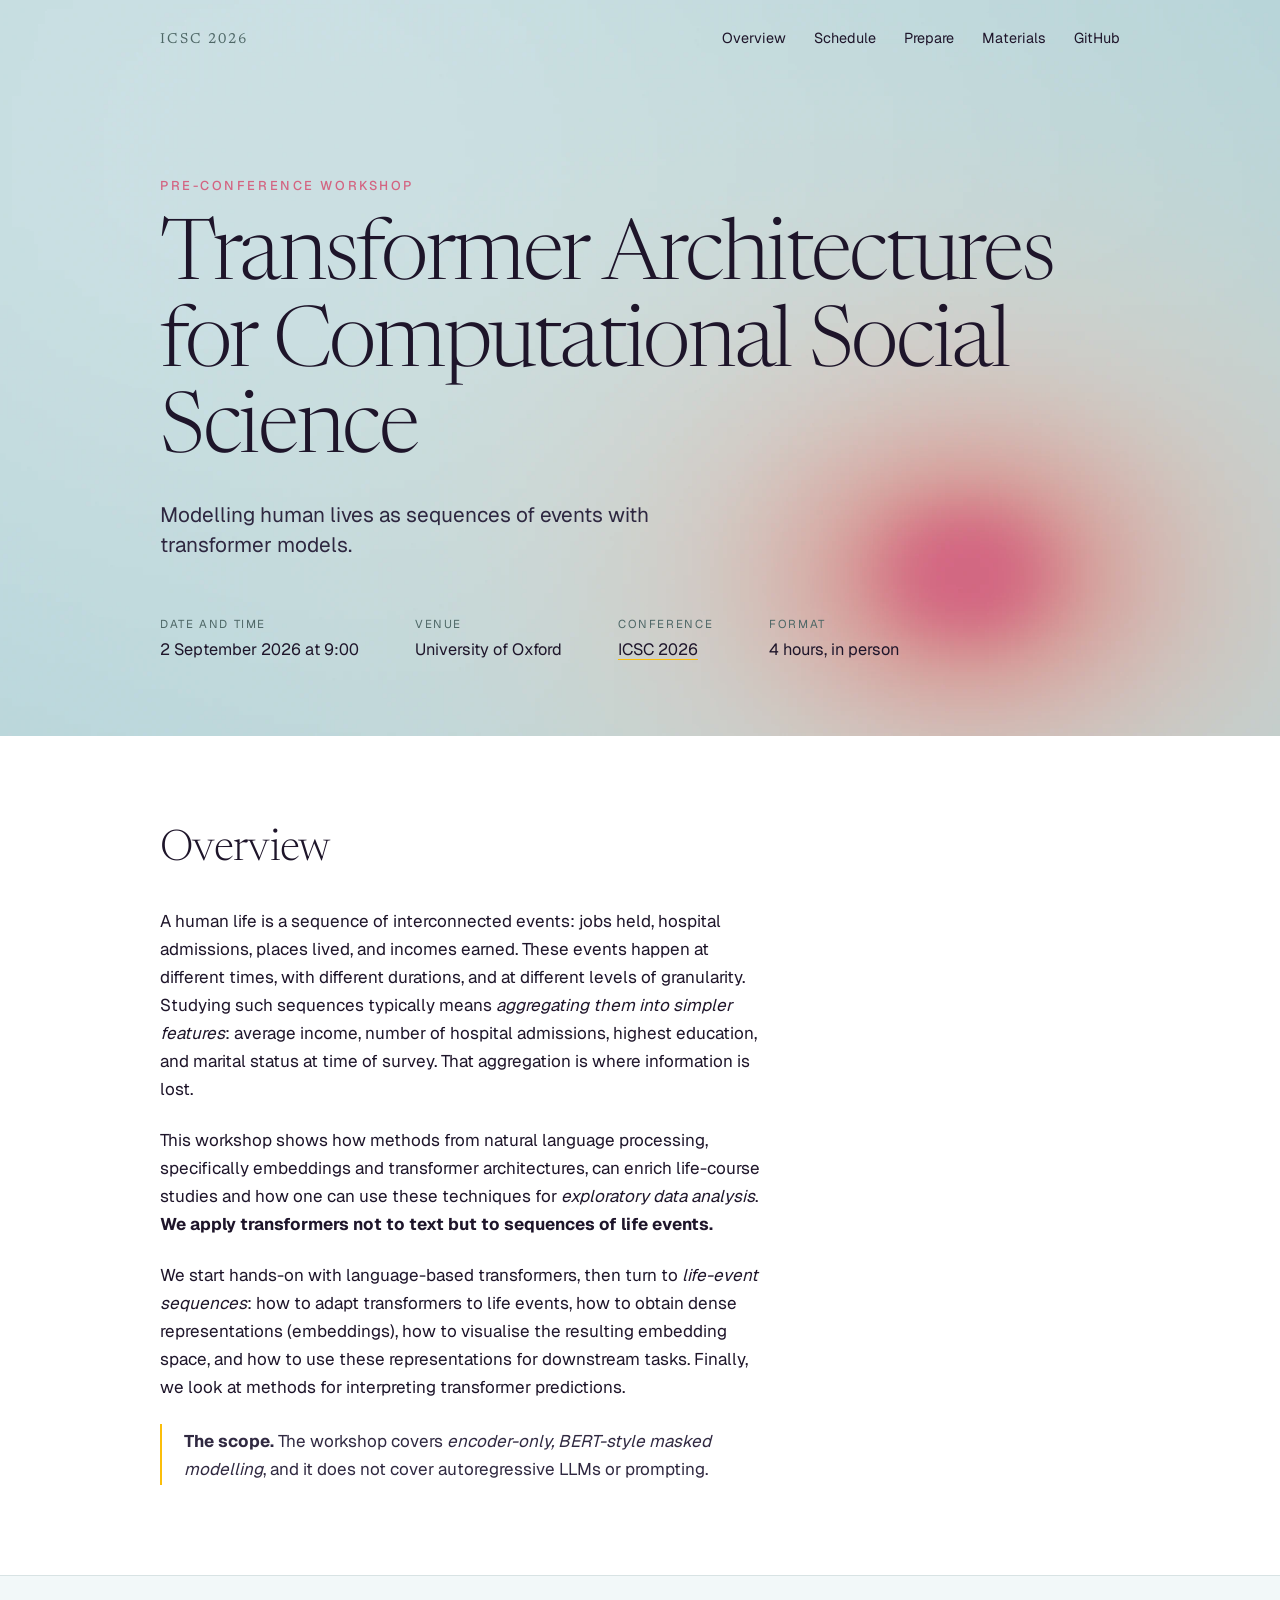
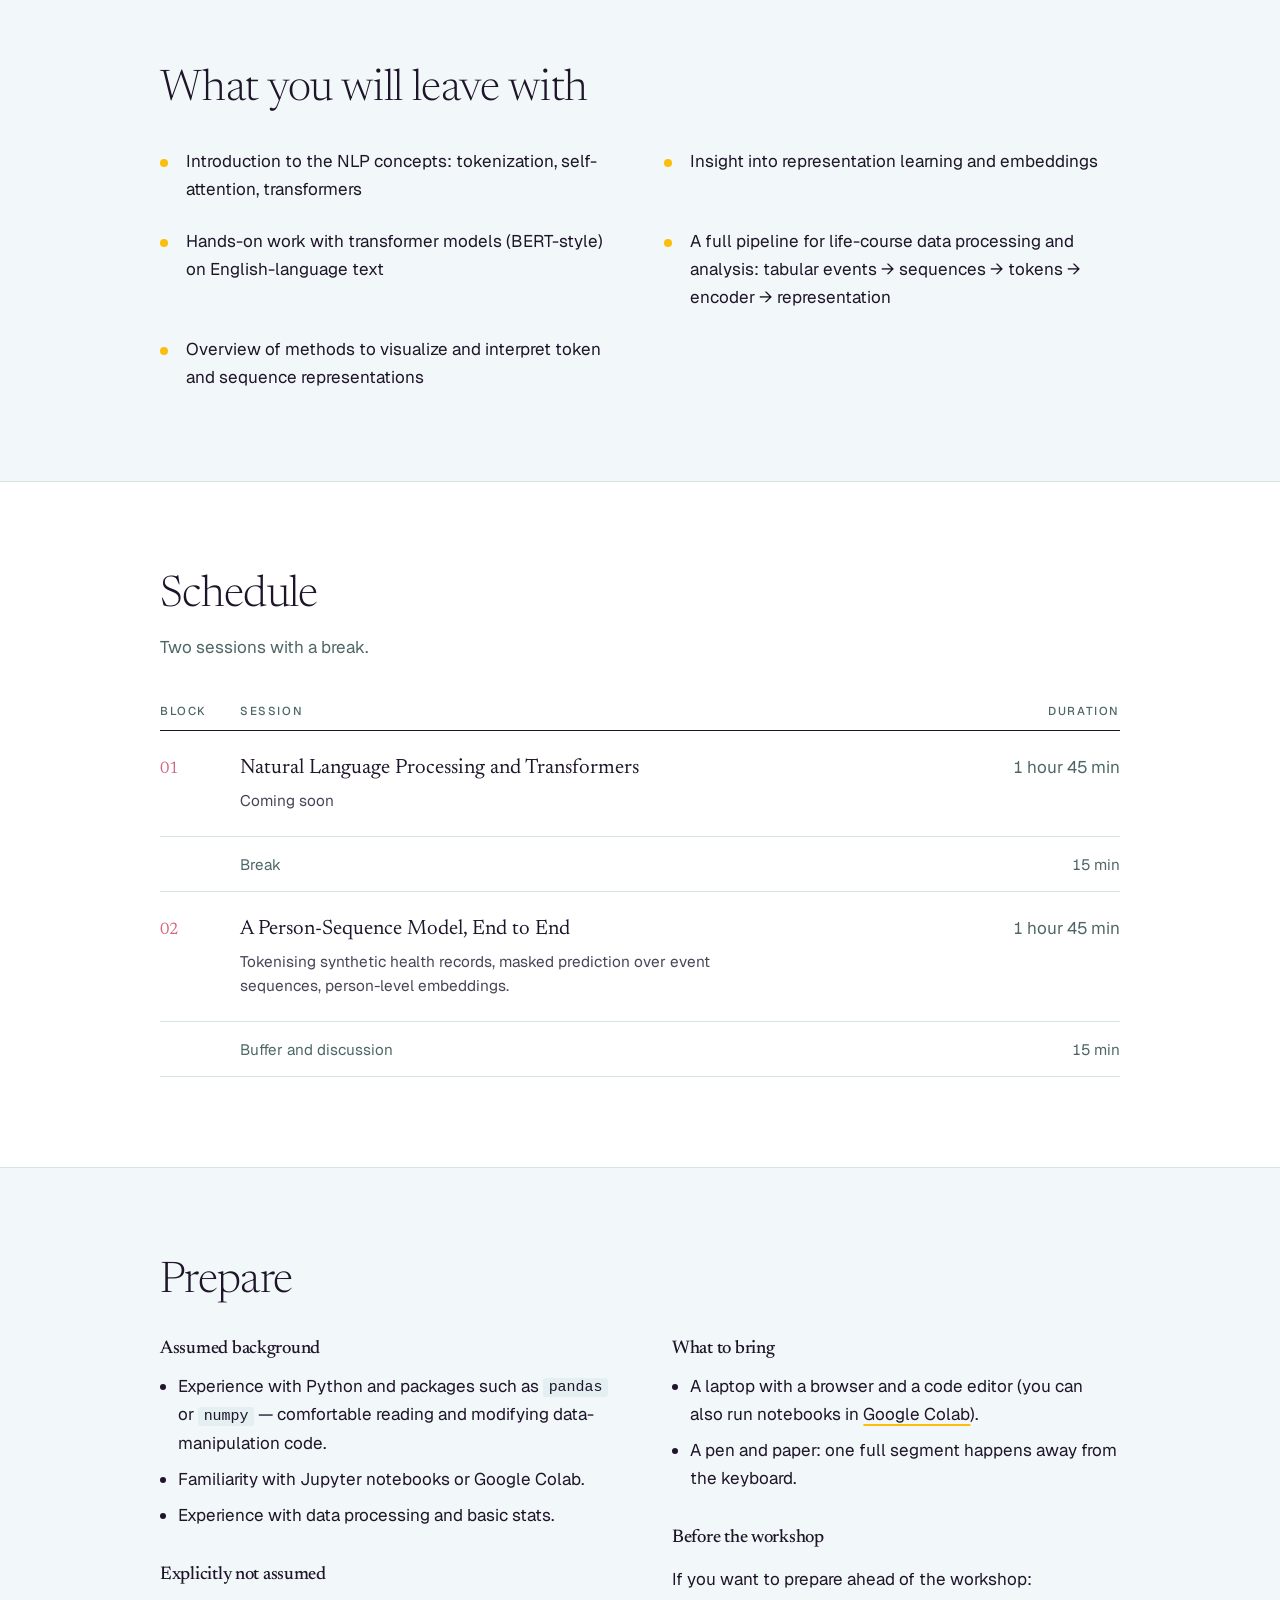
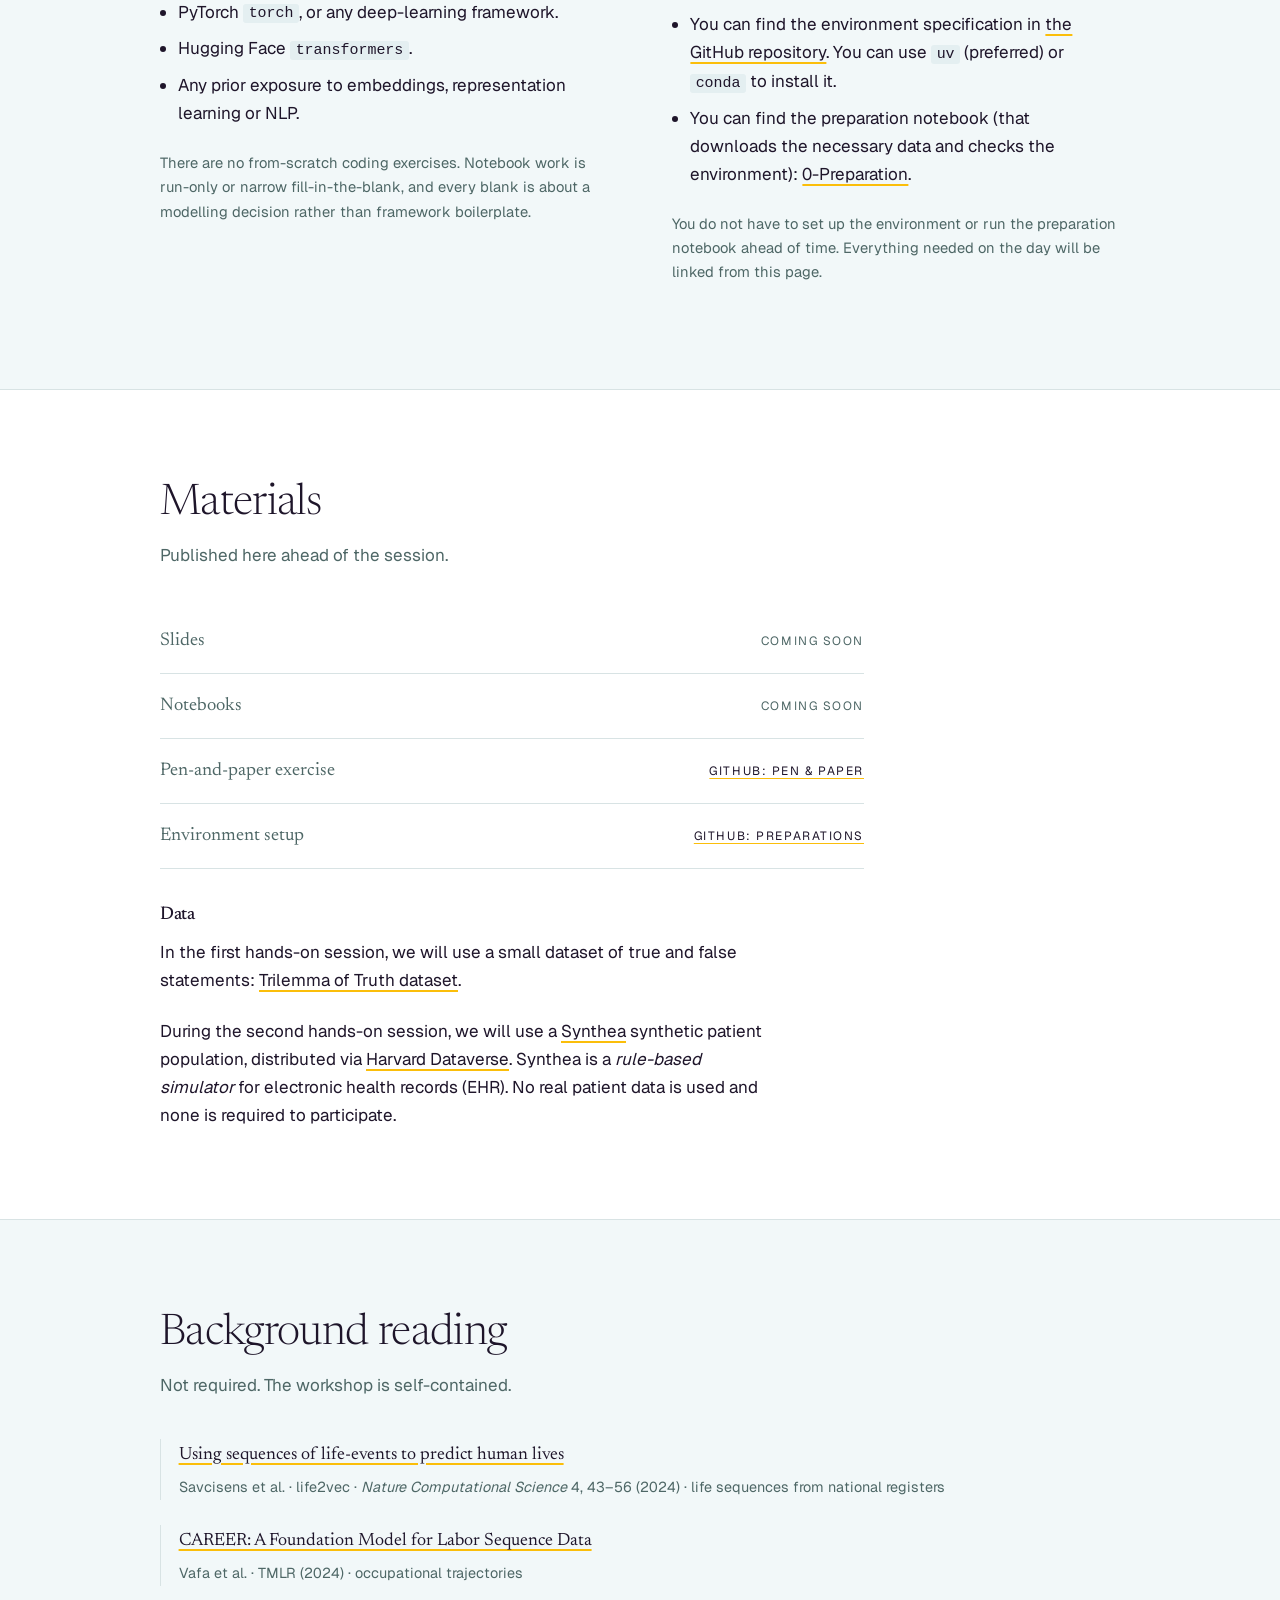
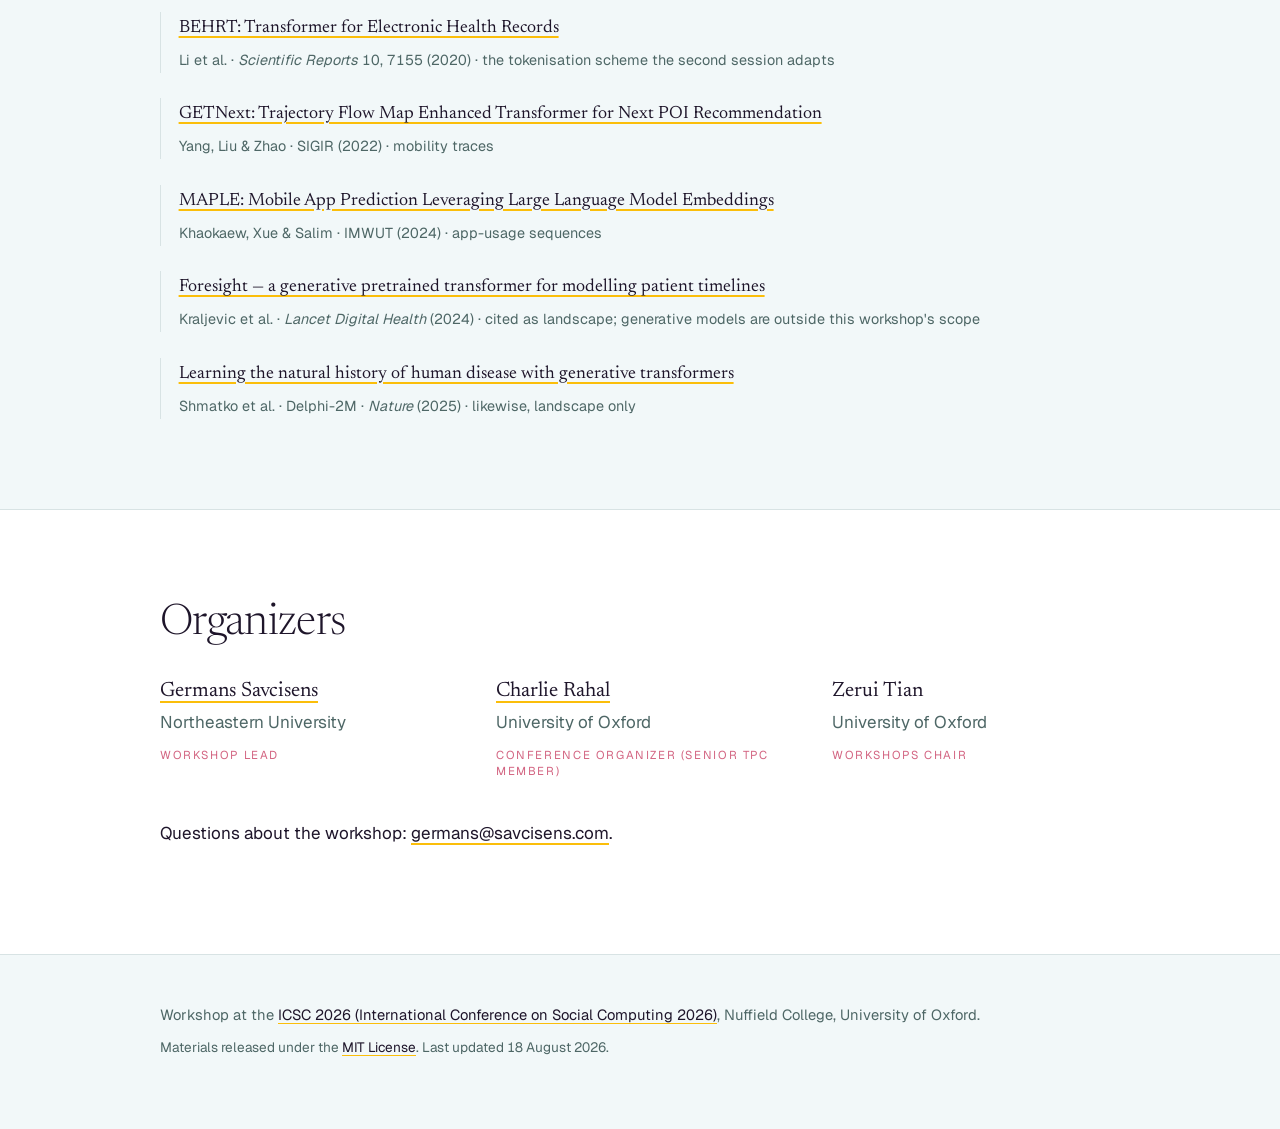
==== docs/index.html @ d07f3bde "Preparations" ====
<!doctype html>
<html lang="en">
<head>
<meta charset="utf-8">
<meta name="viewport" content="width=device-width, initial-scale=1">
<title>Transformer Architectures for Computational Social Science — ICSC 2026</title>
<meta name="description" content="A half-day workshop at ICSC 2026, University of Oxford, on applying transformer models to longitudinal sequences of human events.">

<meta property="og:title" content="Transformer Architectures for Computational Social Science">
<meta property="og:description" content="A half-day workshop at ICSC 2026, University of Oxford, on transformers over sequences of life events.">
<meta property="og:type" content="website">
<!-- TODO: absolute URL once the domain is settled -->
<meta property="og:image" content="assets/hero.webp">

<link rel="preconnect" href="https://fonts.googleapis.com">
<link rel="preconnect" href="https://fonts.gstatic.com" crossorigin>
<link href="https://fonts.googleapis.com/css2?family=Geist:wght@300;400;500;600&family=Newsreader:opsz,wght@6..72,300;6..72,400;6..72,500&display=swap" rel="stylesheet">
<link rel="stylesheet" href="style.css">
</head>

<body>

<header class="hero">
  <nav class="hero__nav">
    <span class="hero__mark">ICSC 2026</span>
    <ul>
      <li><a href="#overview">Overview</a></li>
      <li><a href="#schedule">Schedule</a></li>
      <li><a href="#prepare">Prepare</a></li>
      <li><a href="#materials">Materials</a></li>
      <li><a href="https://github.com/carlomarxdk/workshop-transformers">GitHub</a></li>
    </ul>
  </nav>

  <div class="hero__body">
    <p class="eyebrow">Pre-conference workshop</p>
    <h1>Transformer Architectures<br>for Computational Social Science</h1>
    <p class="hero__lede">Modelling human lives as sequences of events with transformer models.</p>
    <dl class="hero__meta">
      <div><dt>Date and Time</dt><dd>2 September 2026 at 9:00</dd></div>
      <div><dt>Venue</dt><dd>University of Oxford</dd></div>
      <div><dt>Conference</dt><dd><a href="https://icsc-conf.github.io/2026/index.html">ICSC 2026</a></dd></div>
      <div><dt>Format</dt><dd>4 hours, in person</dd></div>
    </dl>
  </div>
</header>

<main>

<section id="overview" class="section">
  <h2>Overview</h2>
  <div class="prose">
    <p>A human life is a sequence of interconnected events: jobs held, hospital admissions, places lived, and incomes earned.
      These events happen at different times, with different durations, and at different levels of granularity.
      Studying such sequences typically means <em>aggregating them into simpler features</em>: average income, number of
       hospital admissions, highest education, and marital status at time of survey.
       That aggregation is where information is lost.</p>

  <p>This workshop shows how methods from natural language processing, specifically embeddings and transformer architectures,
  can enrich life-course studies and how one can use these techniques for <em>exploratory data analysis</em>.
  <strong>We apply transformers not to text but to sequences of life events.</strong></p>

  <p>We start hands-on with language-based transformers, then turn to <em>life-event sequences</em>: how to adapt transformers
      to life events, how to obtain dense representations (embeddings), how to visualise the resulting embedding space, and
      how to use these representations for downstream tasks. Finally, we look at methods for interpreting transformer predictions.</p>

   <p class="callout"><strong>The scope.</strong> The workshop covers
      <em>encoder-only, BERT-style masked modelling</em>, and it does not cover autoregressive LLMs or prompting.</p>

  </div>
</section>

<section id="learn" class="section section--tint"> 
  <h2>What you will leave with</h2> 
  <ul class="outcomes">
    <li>Introduction to the NLP concepts: tokenization, self-attention, transformers</li>
    <li>Insight into representation learning and embeddings</li>
    <li>Hands-on work with transformer models (BERT-style) on English-language text</li>
    <li>A full pipeline for life-course data processing and analysis: tabular events → sequences → tokens → encoder → representation</li>
    <li>Overview of methods to visualize and interpret token and sequence representations</li>
  </ul>
</section>

<section id="schedule" class="section">
  <h2>Schedule</h2>
  <p class="section__note">Two sessions with a break.</p>

  <table class="schedule">
    <thead>
      <tr><th scope="col">Block</th><th scope="col">Session</th><th scope="col" class="num">Duration</th></tr>
    </thead>
    <tbody>
      <tr>
        <th scope="row">01</th>
        <td>
          <span class="schedule__title">Natural Language Processing and Transformers</span>
          <span class="schedule__desc">Coming soon</span>
        </td>
        <td class="num">1 hour 45 min</td>
      </tr>
      <tr class="schedule__break"><th scope="row"></th><td>Break</td><td class="num">15 min</td></tr>
      <tr>
        <th scope="row">02</th>
        <td>
          <span class="schedule__title">A Person-Sequence Model, End to End</span>
          <span class="schedule__desc">Tokenising synthetic health records, masked prediction
          over event sequences, person-level embeddings.</span>
        </td>
        <td class="num">1 hour 45 min</td>
      </tr>
      <tr class="schedule__break"><th scope="row"></th><td>Buffer and discussion</td><td class="num">15 min</td></tr>
    </tbody>
  </table>
</section>

<section id="prepare" class="section section--tint">
  <h2>Prepare</h2>

  <div class="cols">
    <div>
      <h3>Assumed background</h3>
      <ul>
        <li>Experience with Python and packages such as <code>pandas</code> or <code>numpy</code> — comfortable reading and modifying data-manipulation code.</li>
        <li>Familiarity with Jupyter notebooks or Google Colab.</li>
        <li>Experience with data processing and basic stats.</li>
      </ul>

      <h3>Explicitly not assumed</h3>
      <ul>
        <li>PyTorch <code>torch</code>, or any deep-learning framework.</li>
        <li>Hugging Face <code>transformers</code>.</li>
        <li>Any prior exposure to embeddings, representation learning or NLP.</li>
      </ul>
      <p class="fineprint">There are no from-scratch coding exercises. Notebook work is
      run-only or narrow fill-in-the-blank, and every blank is about a modelling decision
      rather than framework boilerplate.</p>
    </div>
    <div>
      <h3>What to bring</h3>
      <ul>
        <li>A laptop with a browser and a code editor (you can also run notebooks in <a href="https://colab.research.google.com/">Google Colab</a>).</li>
        <li>A pen and paper: one full segment happens away from the keyboard.</li>
      </ul>

      <h3>Before the workshop</h3>
      <p>If you want to prepare ahead of the workshop:</p>
      <ul>
        <li>You can find the environment specification in <a href="https://github.com/carlomarxdk/workshop-transformers/blob/main/pyproject.toml">the GitHub repository</a>. You can use <code>uv</code> (preferred) or <code>conda</code> to install it.</li>
        <li>You can find the preparation notebook (that downloads the necessary data and checks the environment): <a href="https://github.com/carlomarxdk/workshop-transformers/blob/main/notebooks/0-preparation.ipynb">0-Preparation</a>. </li>
     </ul>  
      <p class="fineprint">You do not have to set up the environment or run the preparation
      notebook ahead of time. Everything needed on the day will be linked from this page.</p>
    </div>
  </div>
</section>

<section id="materials" class="section">
  <h2>Materials</h2>
  <p class="section__note">Published here ahead of the session.</p>

  <ul class="materials">
    <li class="pending"><span class="materials__name">Slides</span><span class="materials__status">Coming soon</span></li>
    <li class="pending"><span class="materials__name">Notebooks</span><span class="materials__status">Coming soon</span></li>
    <li class="pending"><span class="materials__name">Pen-and-paper exercise</span><span class="materials__status"><a href="https://github.com/carlomarxdk/workshop-transformers/blob/main/exercise/pen-paper.md">Github: Pen & Paper</a></span></li>
    <li class="pending"><span class="materials__name">Environment setup</span><span class="materials__status"><a href="https://github.com/carlomarxdk/workshop-transformers#preparation">Github: Preparations</a></span></li>
  </ul>

  <h3>Data</h3>
  <div class="prose">
    <p>In the first hands-on session, we will use a small dataset of true and false statements: 
      <a href="https://huggingface.co/datasets/carlomarxx/trilemma-of-truth">Trilemma of Truth dataset</a>.</p>
    <p>During the second hands-on session, we will use a <a href="https://github.com/synthetichealth/synthea">Synthea</a>
    synthetic patient population, distributed via
    <a href="https://dataverse.harvard.edu/dataset.xhtml?persistentId=doi:10.7910/DVN/BWDKXS">Harvard
    Dataverse</a>. Synthea is a <em>rule-based simulator</em> for electronic health records (EHR).
     No real patient data is used and none is required to participate.</p>
  </div>
</section>

<section id="reading" class="section section--tint">
  <h2>Background reading</h2>
  <p class="section__note">Not required. The workshop is self-contained.</p>

  <ul class="reading">
    <li>
      <a href="https://doi.org/10.1038/s43588-023-00573-5">Using sequences of life-events to predict human lives</a>
      <span class="reading__meta">Savcisens et al. · life2vec · <em>Nature Computational Science</em> 4, 43–56 (2024) · life sequences from national registers</span>
    </li>
    <li>
      <a href="https://openreview.net/forum?id=4i1MXH8Sle">CAREER: A Foundation Model for Labor Sequence Data</a>
      <span class="reading__meta">Vafa et al. · TMLR (2024) · occupational trajectories</span>
    </li>
    <li>
      <a href="https://doi.org/10.1038/s41598-020-62922-y">BEHRT: Transformer for Electronic Health Records</a>
      <span class="reading__meta">Li et al. · <em>Scientific Reports</em> 10, 7155 (2020) · the tokenisation scheme the second session adapts</span>
    </li>
    <li>
      <a href="https://doi.org/10.1145/3477495.3531983">GETNext: Trajectory Flow Map Enhanced Transformer for Next POI Recommendation</a>
      <span class="reading__meta">Yang, Liu &amp; Zhao · SIGIR (2022) · mobility traces</span>
    </li>
    <li>
      <a href="https://doi.org/10.1145/3643514">MAPLE: Mobile App Prediction Leveraging Large Language Model Embeddings</a>
      <span class="reading__meta">Khaokaew, Xue &amp; Salim · IMWUT (2024) · app-usage sequences</span>
    </li>
    <li>
      <a href="https://doi.org/10.1016/S2589-7500(24)00025-6">Foresight — a generative pretrained transformer for modelling patient timelines</a>
      <span class="reading__meta">Kraljevic et al. · <em>Lancet Digital Health</em> (2024) · cited as landscape; generative models are outside this workshop's scope</span>
    </li>
    <li>
      <a href="https://doi.org/10.1038/s41586-025-09529-3">Learning the natural history of human disease with generative transformers</a>
      <span class="reading__meta">Shmatko et al. · Delphi-2M · <em>Nature</em> (2025) · likewise, landscape only</span>
    </li>
  </ul>
</section>

<section id="organizers" class="section">
  <h2>Organizers</h2>
  <ul class="people">
    <li>
      <span class="people__name"><a href="https://savcisens.com/">Germans Savcisens</a></span>
      <span class="people__affil">Northeastern University</span>
      <span class="people__role">Workshop Lead</span>
    </li>
    <li>
      <span class="people__name"><a href="https://crahal.com/">Charlie Rahal</a></span>
      <span class="people__affil">University of Oxford</span>
      <span class="people__role">Conference Organizer (Senior TPC Member)</span>
    </li>
    <li>
      <span class="people__name">Zerui Tian</span>
      <span class="people__affil">University of Oxford</span>
      <span class="people__role">Workshops Chair</span>
    </li>
  </ul>
  <p class="prose">Questions about the workshop:
    <a href="mailto:germans@savcisens.com">germans@savcisens.com</a>.</p>
</section>

</main>

<footer class="footer">
  <p>Workshop at the <a href="https://icsc-conf.github.io/2026/index.html">ICSC 2026 (International
    Conference on Social Computing 2026)</a>, Nuffield College, University of Oxford.</p>
  <p class="footer__fine">Materials released under the <a href="https://github.com/carlomarxdk/workshop-transformers/blob/main/LICENSE">MIT License</a>.
    Last updated <time datetime="2026-08-18">18 August 2026</time>.</p>
</footer>

</body>
</html>
---- docs/style.css ----
:root {
  --amber:    #FBBE0A;
  --midnight: #1E152A;
  --granite:  #4E6766;
  --pacific:  #5AB1BB;
  --blush:    #D36582;
  --moss:     #6F8F3F;

  /* pacific mixed toward white, matching the `quiet` / `cover` washes */
  --wash:     #F2F8F9;
  --wash-2:   #E4EFF1;
  --rule:     #D8E3E4;

  --ink:      var(--midnight);
  --ink-soft: #55506080;

  --serif: "Newsreader", Georgia, "Times New Roman", serif;
  --sans:  "Geist", -apple-system, BlinkMacSystemFont, "Segoe UI", system-ui, sans-serif;

  --measure: 38rem;   /* prose column — ~72 characters at the body size */
  --page:    60rem;   /* outer content width. Kept close to --measure so the block reads as
                         centred on a wide display; at 72rem the prose hugged the left of a
                         mostly-empty column. */
  --gutter:  clamp(1.5rem, 5vw, 5rem);
}

*, *::before, *::after { box-sizing: border-box; }

html { -webkit-text-size-adjust: 100%; }

body {
  margin: 0;
  background: #fff;
  color: var(--ink);
  font-family: var(--sans);
  font-weight: 400;
  font-size: clamp(1rem, 0.96rem + 0.2vw, 1.0625rem);
  line-height: 1.65;
  font-variant-numeric: tabular-nums;
  -webkit-font-smoothing: antialiased;
}

h1, h2, h3 {
  font-family: var(--serif);
  font-weight: 400;
  letter-spacing: -0.015em;
  line-height: 1.12;
  text-wrap: balance;
  margin: 0;
}

a {
  color: var(--ink);
  text-decoration: underline;
  text-decoration-color: var(--amber);
  text-decoration-thickness: 0.09em;
  text-underline-offset: 0.22em;
  transition: background-color 120ms ease;
}
a:hover { background: #FBBE0A33; }

code {
  font-family: ui-monospace, "SF Mono", Menlo, monospace;
  font-size: 0.88em;
  background: var(--wash-2);
  padding: 0.1em 0.35em;
  border-radius: 3px;
}

/* ---------------------------------------------------------------- hero */

.hero {
  position: relative;
  min-height: min(46rem, 92vh);
  display: flex;
  flex-direction: column;
  padding-block: 0 clamp(3rem, 8vh, 6rem);
  padding-inline: max(var(--gutter), (100% - var(--page)) / 2);
  background-image: url("assets/hero.webp");
  background-size: cover;
  background-position: 50% 50%;
  isolation: isolate;
}

@media (max-aspect-ratio: 1/1) {
  .hero { background-image: url("assets/hero-mobile.webp"); }
}

.hero__nav {
  display: flex;
  flex-wrap: wrap;
  gap: 1rem 2rem;
  align-items: baseline;
  justify-content: space-between;
  padding: clamp(1.25rem, 3vh, 2rem) 0;
  width: 100%;
}

.hero__mark {
  font-family: var(--serif);
  font-size: 0.9rem;
  letter-spacing: 0.16em;
  text-transform: uppercase;
  color: var(--granite);
}

.hero__nav ul {
  display: flex;
  flex-wrap: wrap;
  gap: 1.75rem;
  list-style: none;
  margin: 0;
  padding: 0;
  font-size: 0.9rem;
}

.hero__nav a {
  text-decoration: none;
  border-bottom: 1px solid transparent;
  padding-bottom: 0.15rem;
  color: var(--ink);
}
.hero__nav a:hover {
  background: none;
  border-bottom-color: var(--amber);
}

.hero__body {
  margin-block: auto 0;
  width: 100%;
  padding-top: 4rem;
}

.eyebrow {
  margin: 0 0 1.25rem;
  font-size: 0.8rem;
  letter-spacing: 0.2em;
  text-transform: uppercase;
  font-weight: 500;
  color: var(--blush);
}

.hero h1 {
  font-size: clamp(2.4rem, 1.1rem + 5.4vw, 5.25rem);
  font-weight: 300;
  letter-spacing: -0.028em;
  line-height: 1.03;
  max-width: 18ch;
}

.hero__lede {
  margin: 1.5rem 0 0;
  max-width: 36ch;
  font-size: clamp(1.05rem, 0.95rem + 0.5vw, 1.3rem);
  line-height: 1.45;
  color: #2E2740;
}

.hero__meta {
  display: flex;
  flex-wrap: wrap;
  gap: 1.75rem 3.5rem;
  margin: clamp(2.5rem, 6vh, 4rem) 0 0;
}
.hero__meta div { display: flex; flex-direction: column; gap: 0.25rem; }
.hero__meta dt {
  font-size: 0.72rem;
  letter-spacing: 0.14em;
  text-transform: uppercase;
  color: var(--granite);
}
.hero__meta dd { margin: 0; font-size: 1.02rem; }

/* ------------------------------------------------------------ sections */

/* The content column is established by the container's own padding, not by
   `margin-inline: auto` on each child. Centring children individually breaks the moment a
   child sets `margin` with a shorthand (`margin: 0 0 2rem`), which silently clears the auto
   and snaps it to the gutter — and it indents any child with a narrower max-width, like
   `.prose`. Padding keeps the background full-bleed while giving every child one left edge. */
.section {
  padding-block: clamp(4rem, 10vh, 7.5rem);
  padding-inline: max(var(--gutter), (100% - var(--page)) / 2);
}

.section--tint {
  background: var(--wash);
  border-block: 1px solid var(--rule);
}

.section h2 {
  font-size: clamp(1.75rem, 1.2rem + 1.9vw, 2.75rem);
  font-weight: 300;
  margin-bottom: 2rem;
}

.section h3 {
  font-size: 1.15rem;
  font-weight: 500;
  margin: 2.25rem 0 0.75rem;
}
.section h3:first-child { margin-top: 0; }

.section__note {
  margin: -1.25rem 0 2.5rem;
  color: var(--granite);
  max-width: var(--measure);
}

.prose { max-width: var(--measure); }
.prose p { margin: 0 0 1.35em; }
.prose p:last-child { margin-bottom: 0; }

.callout {
  border-left: 2px solid var(--amber);
  padding: 0.15rem 0 0.15rem 1.35rem;
  color: #302941;
}

.fineprint {
  font-size: 0.92rem;
  color: var(--granite);
  max-width: var(--measure);
}

/* ------------------------------------------------------------ outcomes */

.outcomes {
  list-style: none;
  margin: 0;
  padding: 0;
  display: grid;
  gap: 1.5rem 3rem;
  grid-template-columns: repeat(auto-fit, minmax(19rem, 1fr));
}
.outcomes li {
  position: relative;
  padding-left: 1.6rem;
  max-width: 42ch;
}
.outcomes li::before {
  content: "";
  position: absolute;
  left: 0;
  top: 0.72em;
  width: 0.5rem;
  height: 0.5rem;
  border-radius: 50%;
  background: var(--amber);
}

/* ------------------------------------------------------------ schedule */

.schedule {
  width: 100%;
  border-collapse: collapse;
  text-align: left;
}

.schedule th, .schedule td {
  padding: 1.4rem 1.5rem 1.4rem 0;
  vertical-align: baseline;
  border-bottom: 1px solid var(--rule);
}

.schedule thead th {
  padding-top: 0;
  padding-bottom: 0.6rem;
  font-weight: 500;
  font-size: 0.72rem;
  letter-spacing: 0.14em;
  text-transform: uppercase;
  color: var(--granite);
  border-bottom-color: var(--ink);
}

.schedule tbody th {
  font-family: var(--serif);
  font-weight: 400;
  font-size: 1.05rem;
  color: var(--blush);
  width: 5rem;
}

.schedule .num { text-align: right; padding-right: 0; white-space: nowrap; color: var(--granite); }
.schedule thead .num { text-align: right; }

.schedule__title {
  display: block;
  font-family: var(--serif);
  font-size: 1.3rem;
  line-height: 1.2;
  margin-bottom: 0.5rem;
}
.schedule__desc {
  display: block;
  max-width: 54ch;
  color: #4A4458;
  font-size: 0.96rem;
  line-height: 1.55;
}

.schedule__break td, .schedule__break .num { color: var(--granite); font-size: 0.95rem; }
.schedule__break td, .schedule__break th { padding-block: 0.9rem; }

.schedule__total td, .schedule__total .num {
  font-weight: 500;
  border-bottom: none;
}

/* ---------------------------------------------------------------- cols */

.cols {
  display: grid;
  gap: clamp(2rem, 5vw, 4.5rem);
  grid-template-columns: repeat(auto-fit, minmax(20rem, 1fr));
}
.cols ul { margin: 0 0 1.5rem; padding-left: 1.15rem; }
.cols li { margin-bottom: 0.5rem; max-width: 46ch; }

/* ----------------------------------------------------------- materials */

.materials {
  list-style: none;
  margin: 0 0 1rem;
  padding: 0;
  max-width: 44rem;
}
.materials li {
  display: flex;
  flex-wrap: wrap;
  gap: 0.5rem 1.5rem;
  justify-content: space-between;
  align-items: baseline;
  padding: 1.05rem 0;
  border-bottom: 1px solid var(--rule);
}
.materials__name { font-family: var(--serif); font-size: 1.15rem; }
.materials__status {
  font-size: 0.75rem;
  letter-spacing: 0.13em;
  text-transform: uppercase;
  color: var(--granite);
}
.materials .pending .materials__name { color: var(--granite); }

/* ------------------------------------------------------------- reading */

.reading {
  list-style: none;
  margin: 0;
  padding: 0;
  display: grid;
  gap: 1.6rem;
  max-width: 52rem;
}
.reading li { padding-left: 1.1rem; border-left: 1px solid var(--rule); }
.reading a { font-family: var(--serif); font-size: 1.12rem; }
.reading__meta {
  display: block;
  margin-top: 0.35rem;
  font-size: 0.9rem;
  color: var(--granite);
}

/* -------------------------------------------------------------- people */

/* Auto-fit rather than a fixed column count, so organisers sit in a row on a wide screen
   and stack on a phone without a media query. */
.people {
  list-style: none;
  margin: 0 0 2.5rem;
  padding: 0;
  display: grid;
  gap: 2rem 3rem;
  grid-template-columns: repeat(auto-fit, minmax(14rem, 1fr));
}
.people li { display: flex; flex-direction: column; gap: 0.15rem; }
.people__name { font-family: var(--serif); font-size: 1.3rem; line-height: 1.2; }
.people__affil { color: var(--granite); }
.people__role {
  margin-top: 0.55rem;
  font-size: 0.72rem;
  letter-spacing: 0.14em;
  text-transform: uppercase;
  line-height: 1.4;
  color: var(--blush);
}

/* -------------------------------------------------------------- footer */

.footer {
  padding-block: 3rem 4rem;
  padding-inline: max(var(--gutter), (100% - var(--page)) / 2);
  border-top: 1px solid var(--rule);
  background: var(--wash);
  color: var(--granite);
  font-size: 0.92rem;
}
.footer p { margin: 0 0 0.5rem; }
.footer__fine { font-size: 0.85rem; }

/* ------------------------------------------------------------- motion */

html { scroll-behavior: smooth; }
@media (prefers-reduced-motion: reduce) {
  html { scroll-behavior: auto; }
  * { transition: none !important; }
}

:focus-visible {
  outline: 2px solid var(--midnight);
  outline-offset: 3px;
  border-radius: 2px;
}
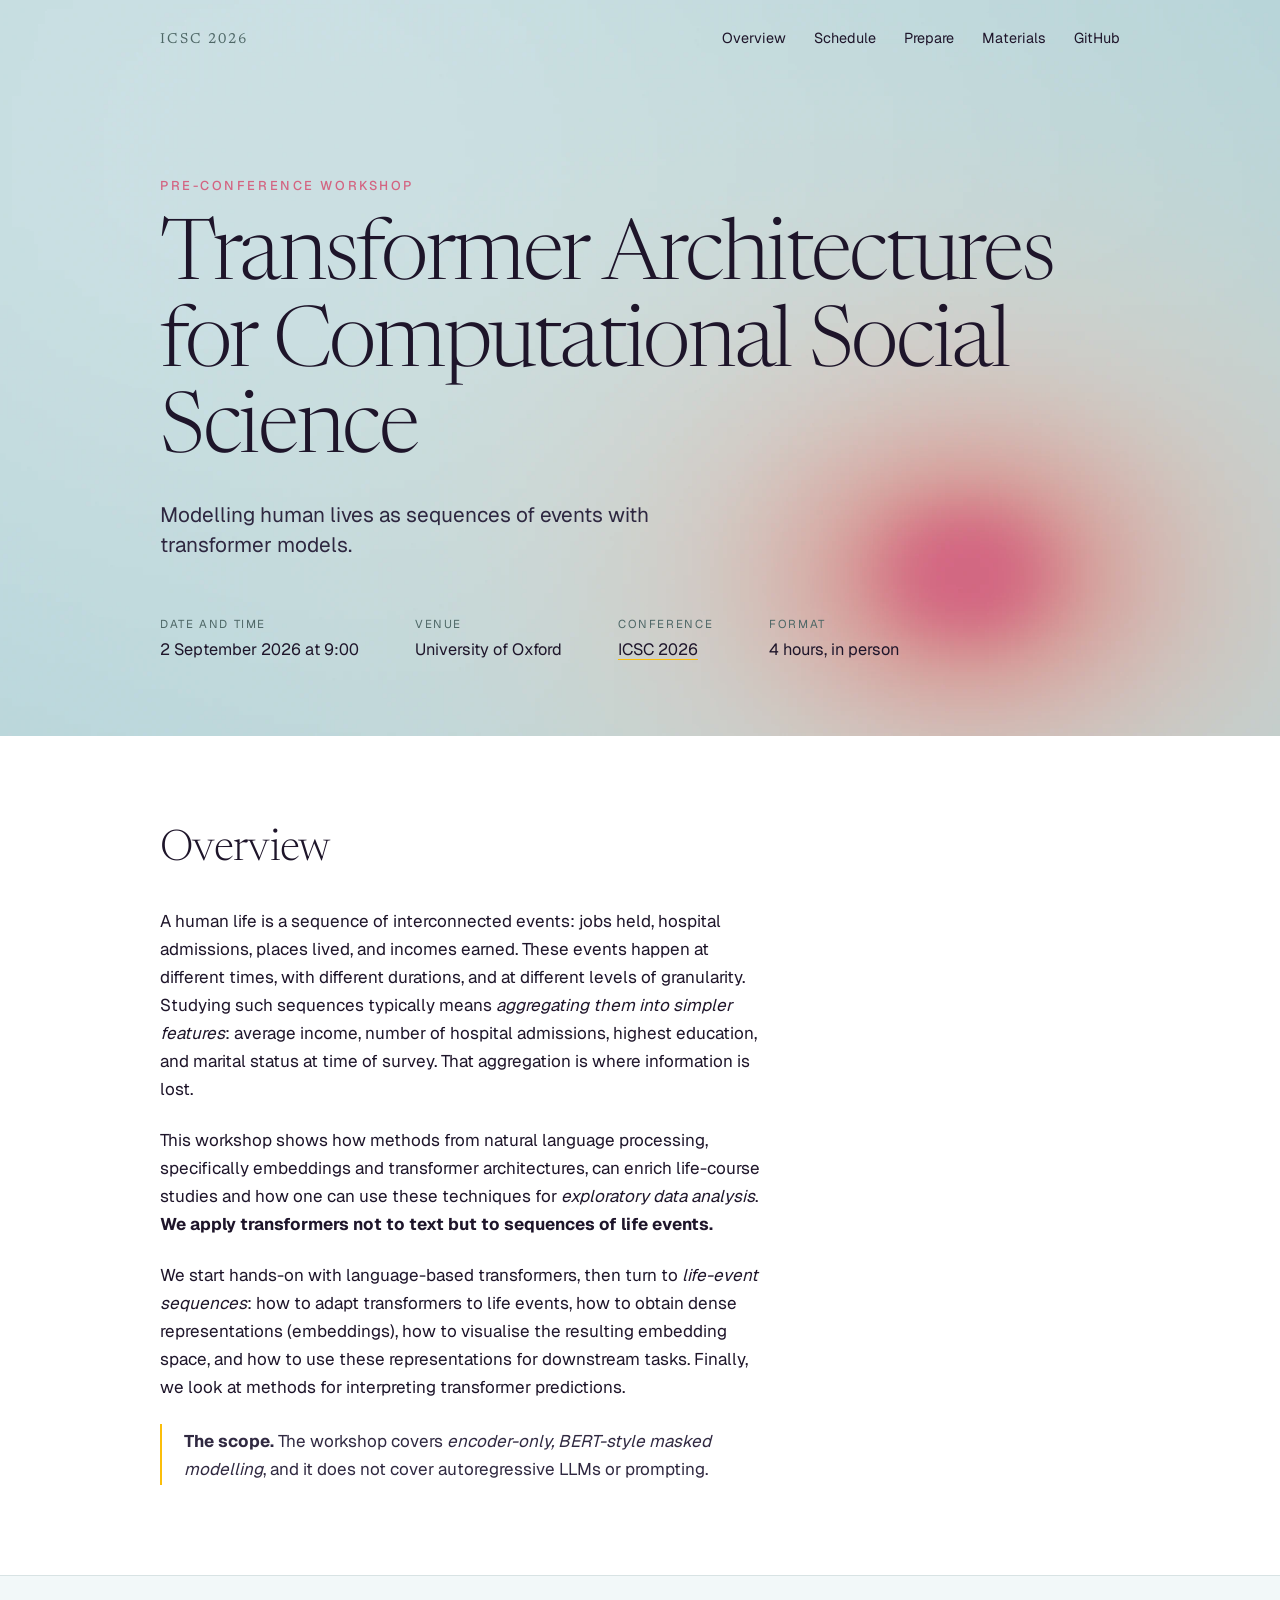
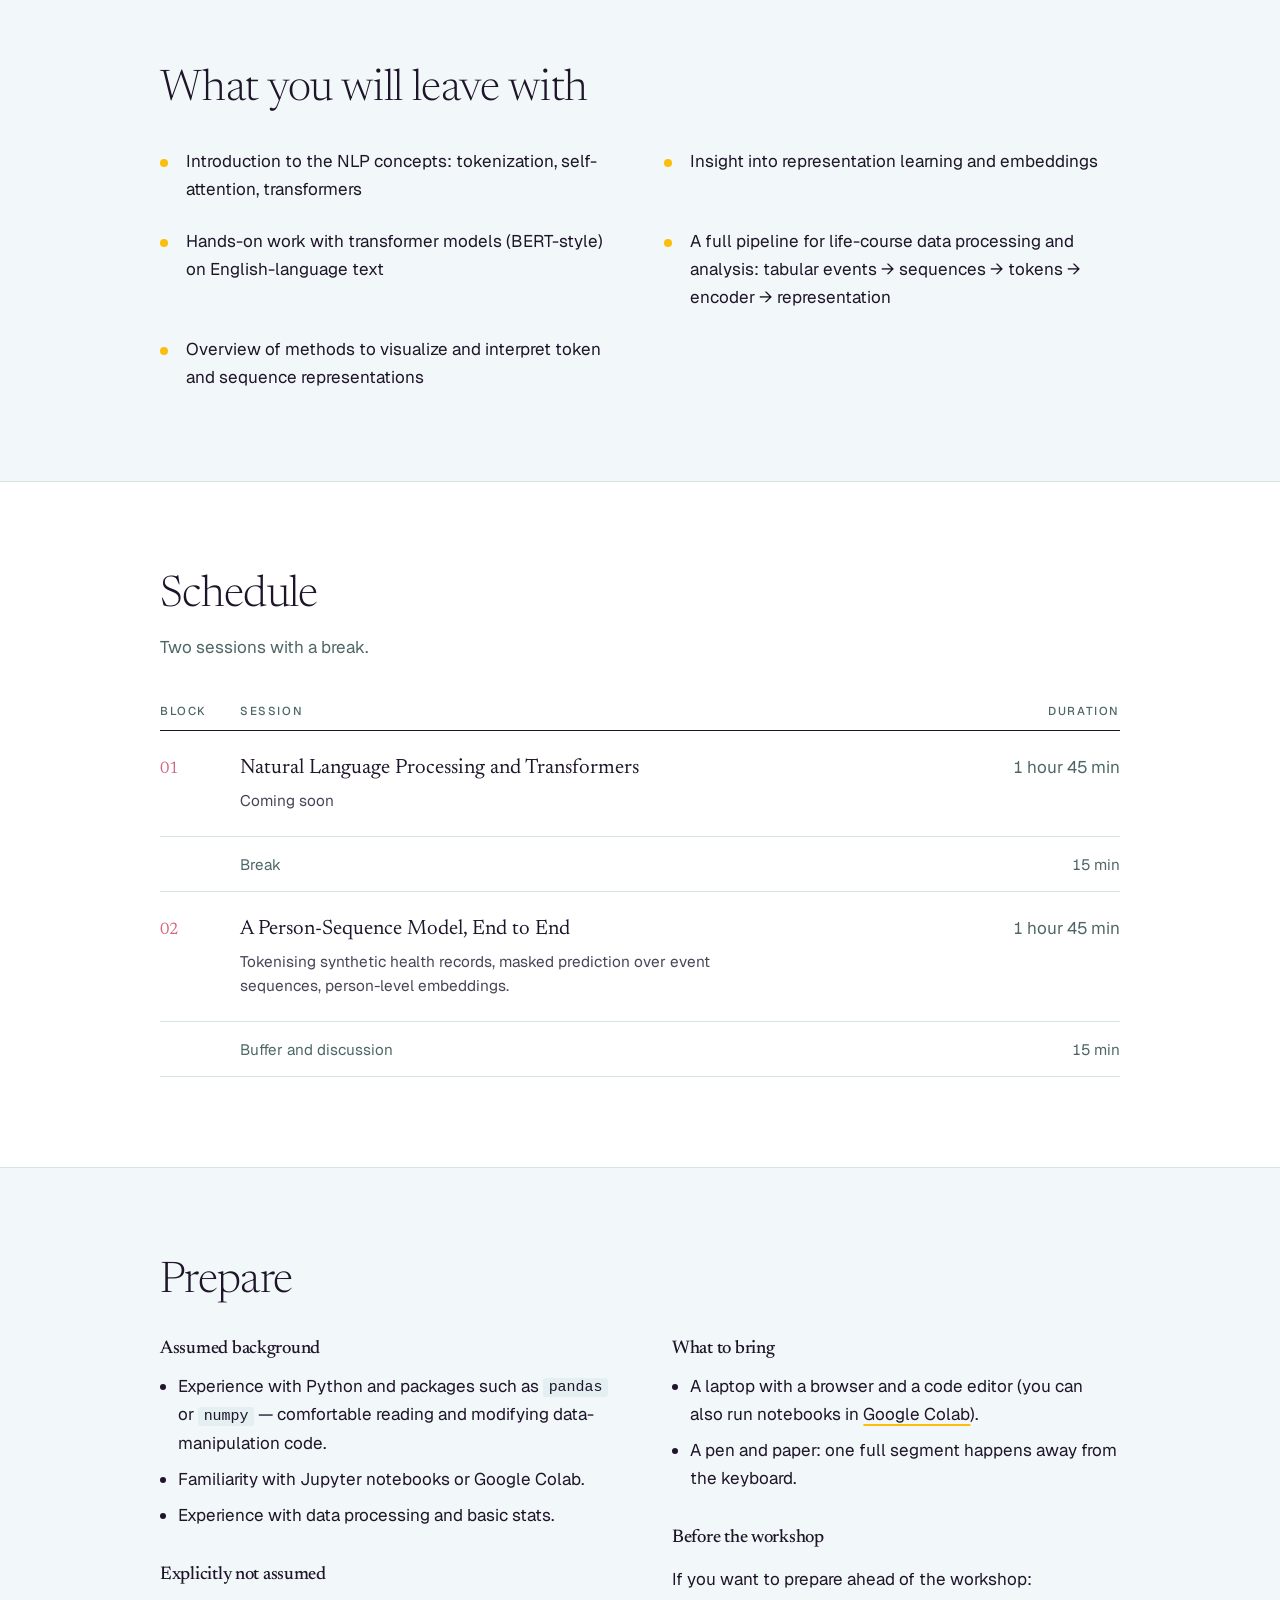
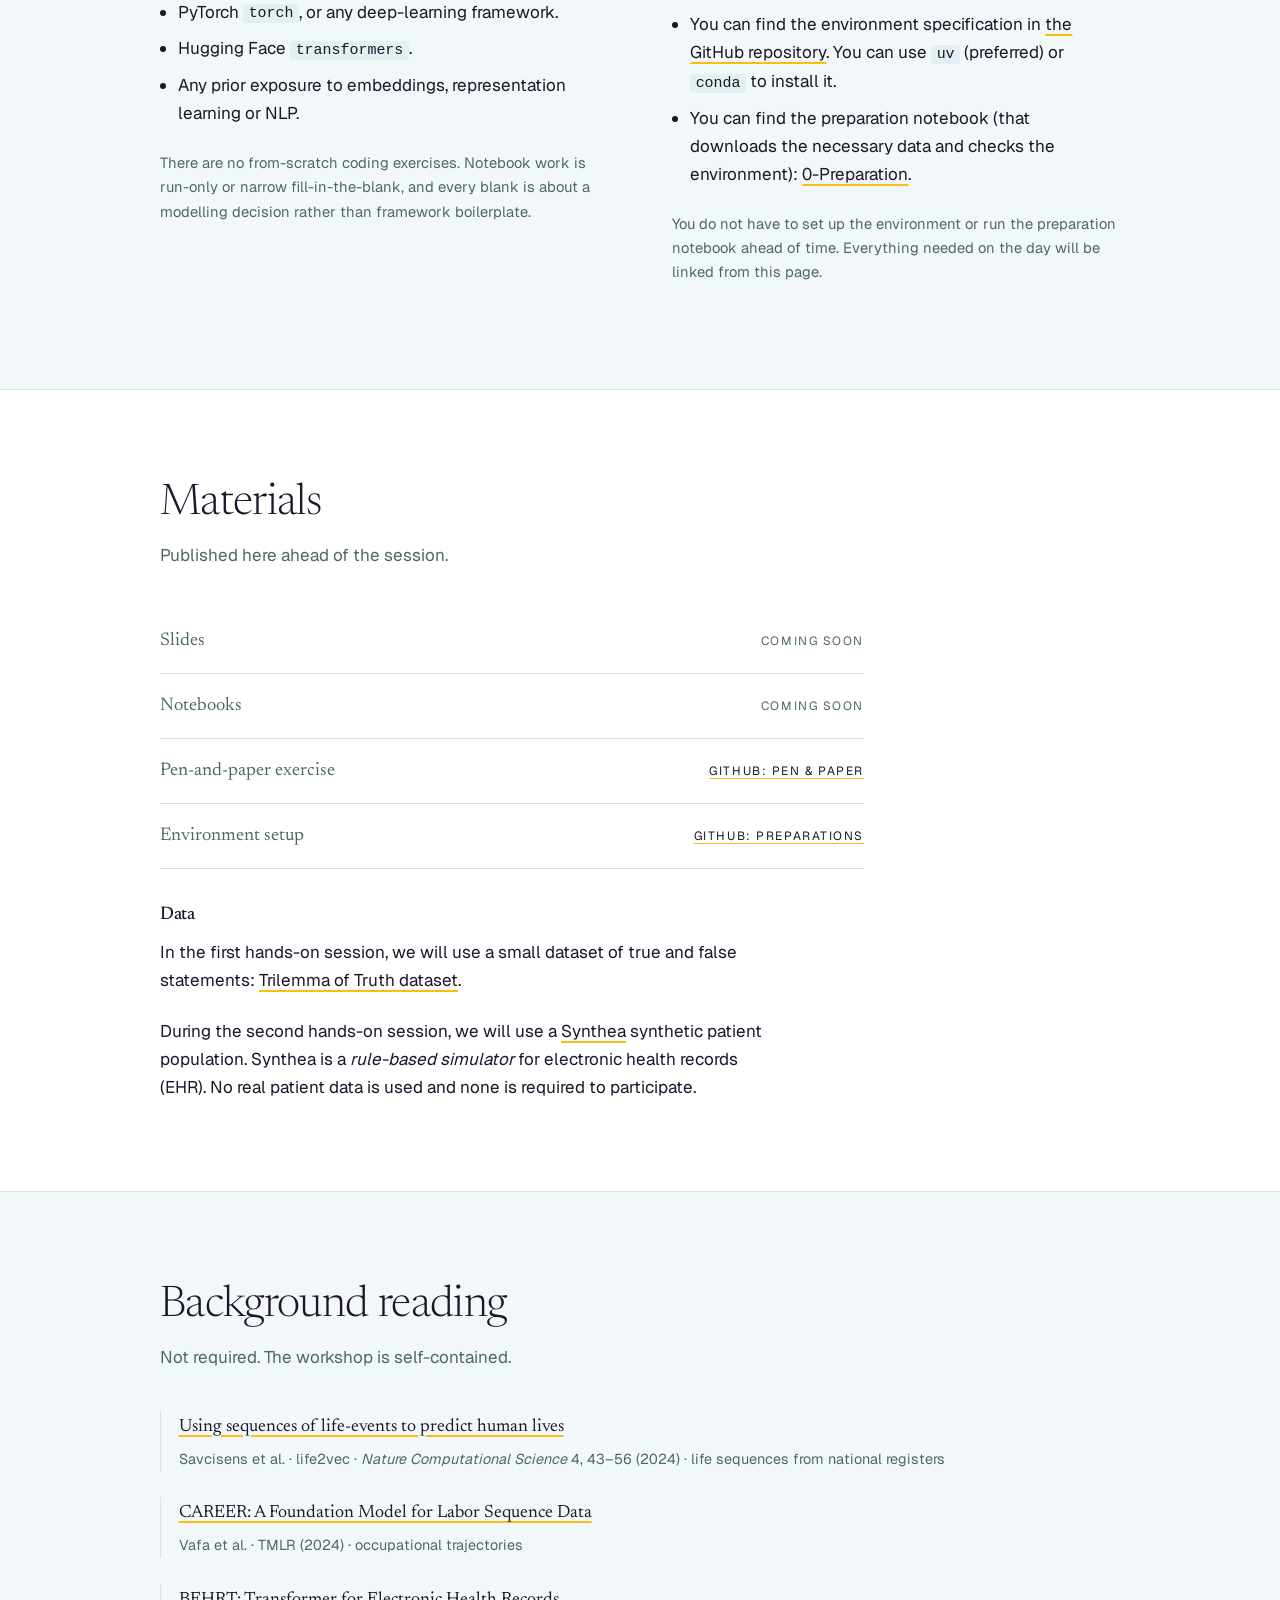
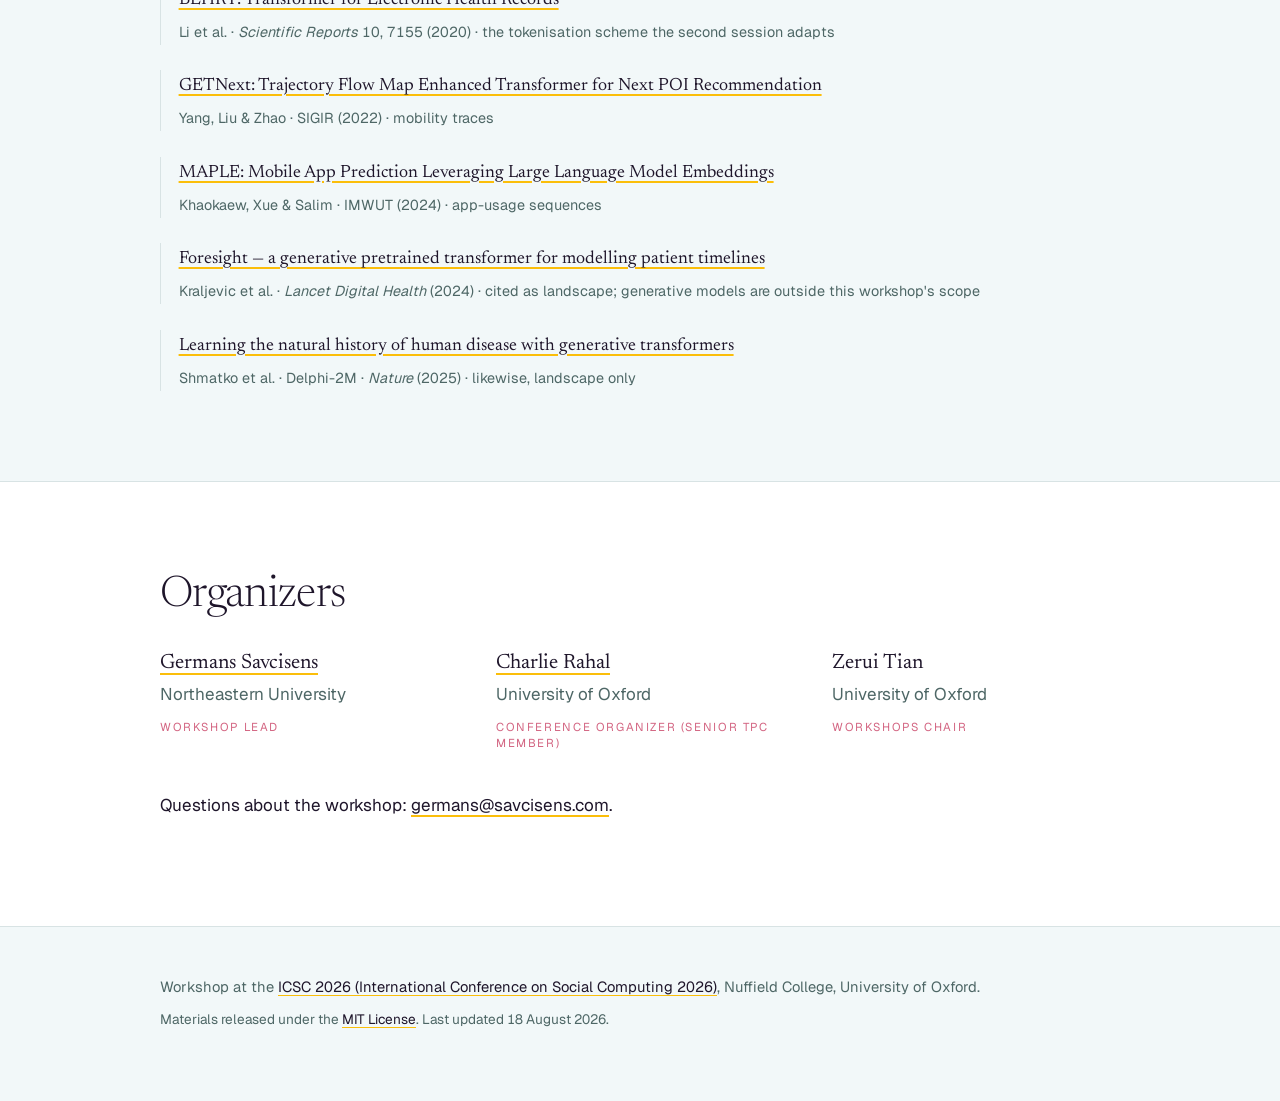
==== commit deb40dca: "Update index.html" ====
--- a/docs/index.html
+++ b/docs/index.html
@@ -170,9 +170,7 @@
     <p>In the first hands-on session, we will use a small dataset of true and false statements: 
       <a href="https://huggingface.co/datasets/carlomarxx/trilemma-of-truth">Trilemma of Truth dataset</a>.</p>
     <p>During the second hands-on session, we will use a <a href="https://github.com/synthetichealth/synthea">Synthea</a>
-    synthetic patient population, distributed via
-    <a href="https://dataverse.harvard.edu/dataset.xhtml?persistentId=doi:10.7910/DVN/BWDKXS">Harvard
-    Dataverse</a>. Synthea is a <em>rule-based simulator</em> for electronic health records (EHR).
+    synthetic patient population. Synthea is a <em>rule-based simulator</em> for electronic health records (EHR).
      No real patient data is used and none is required to participate.</p>
   </div>
 </section>
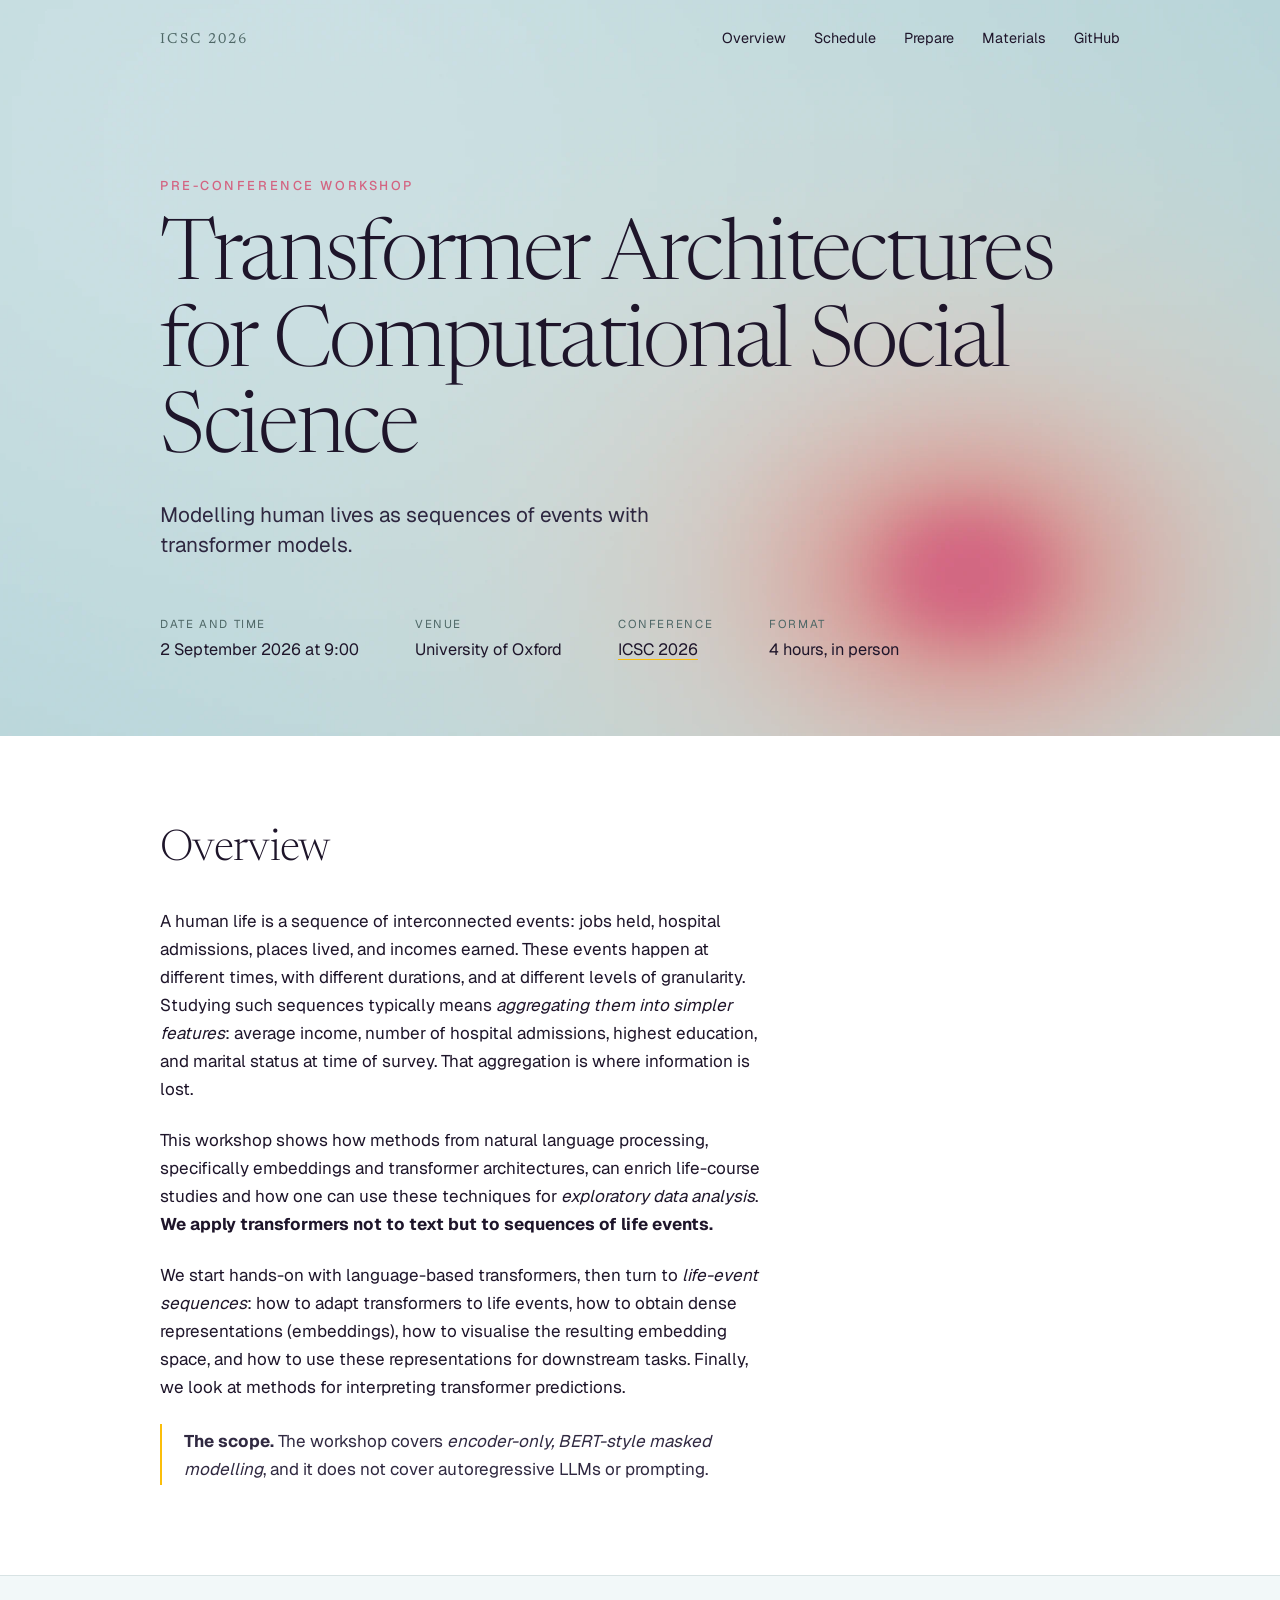
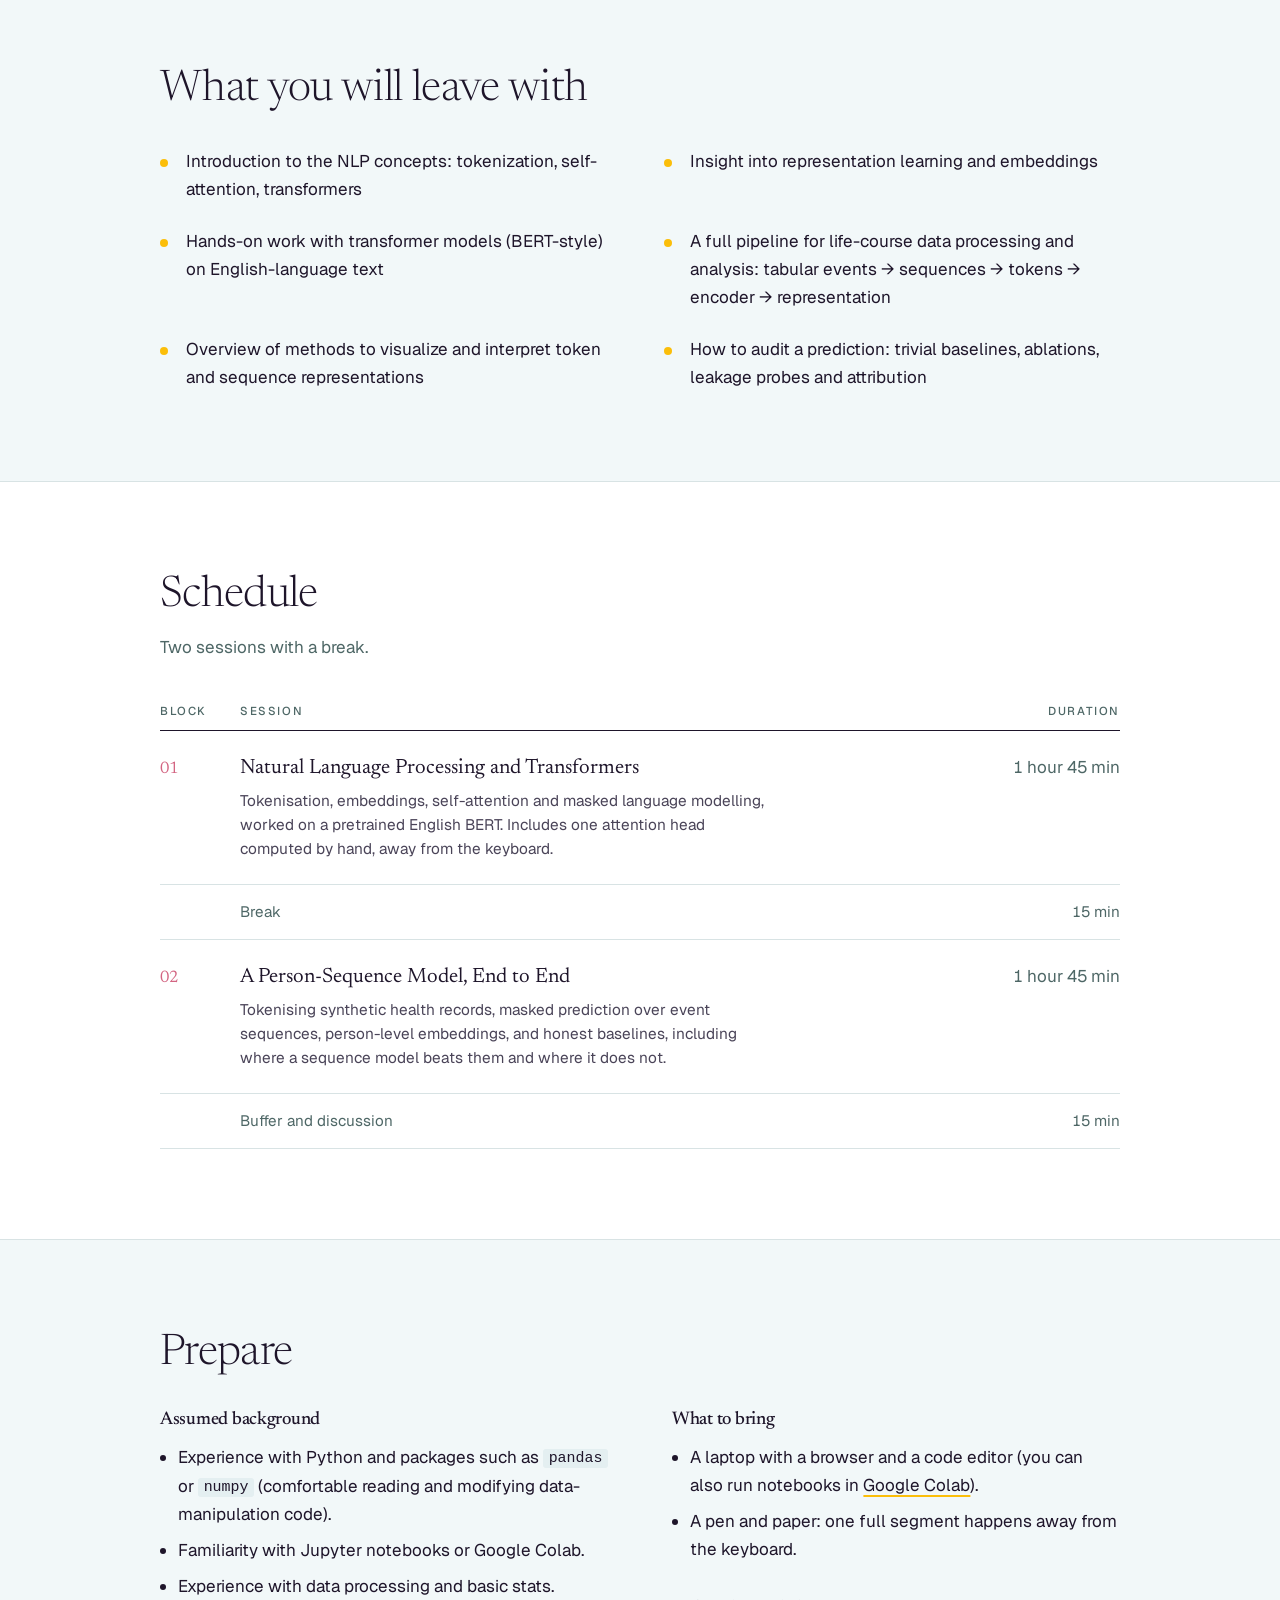
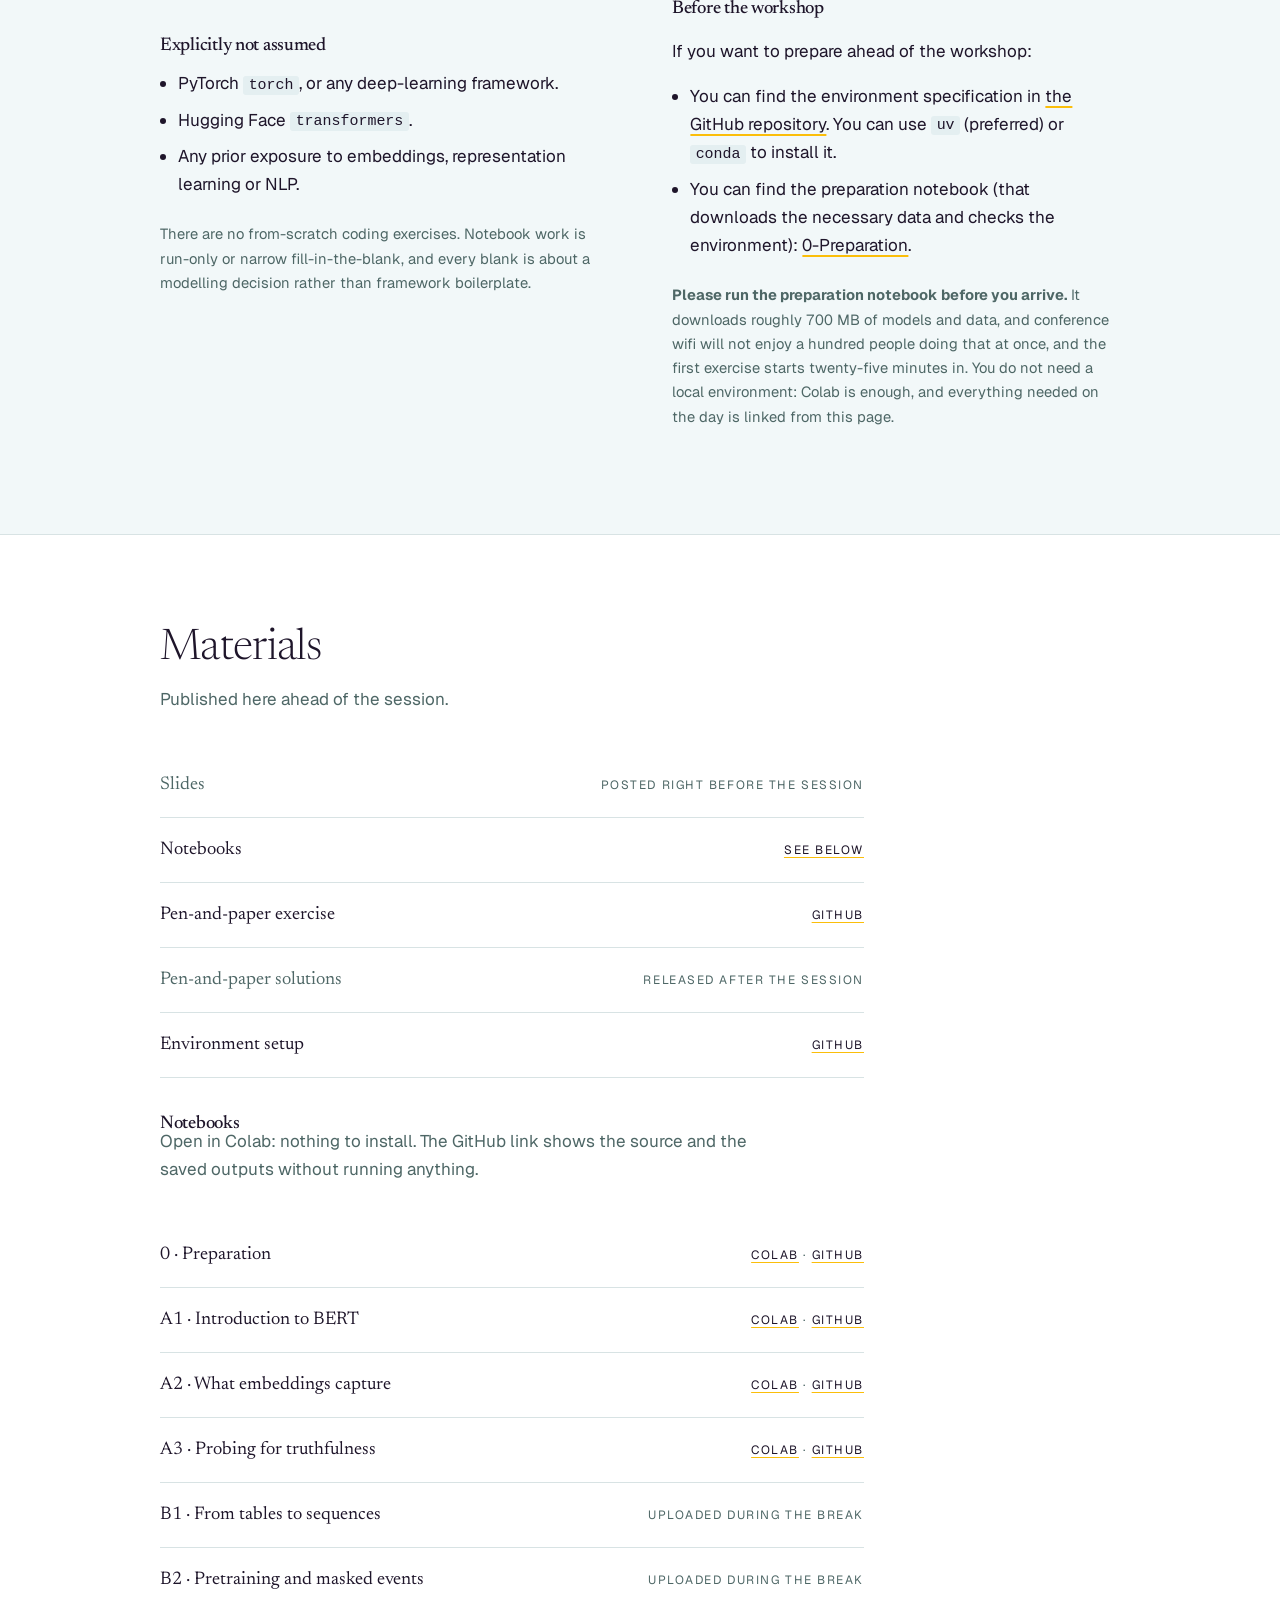
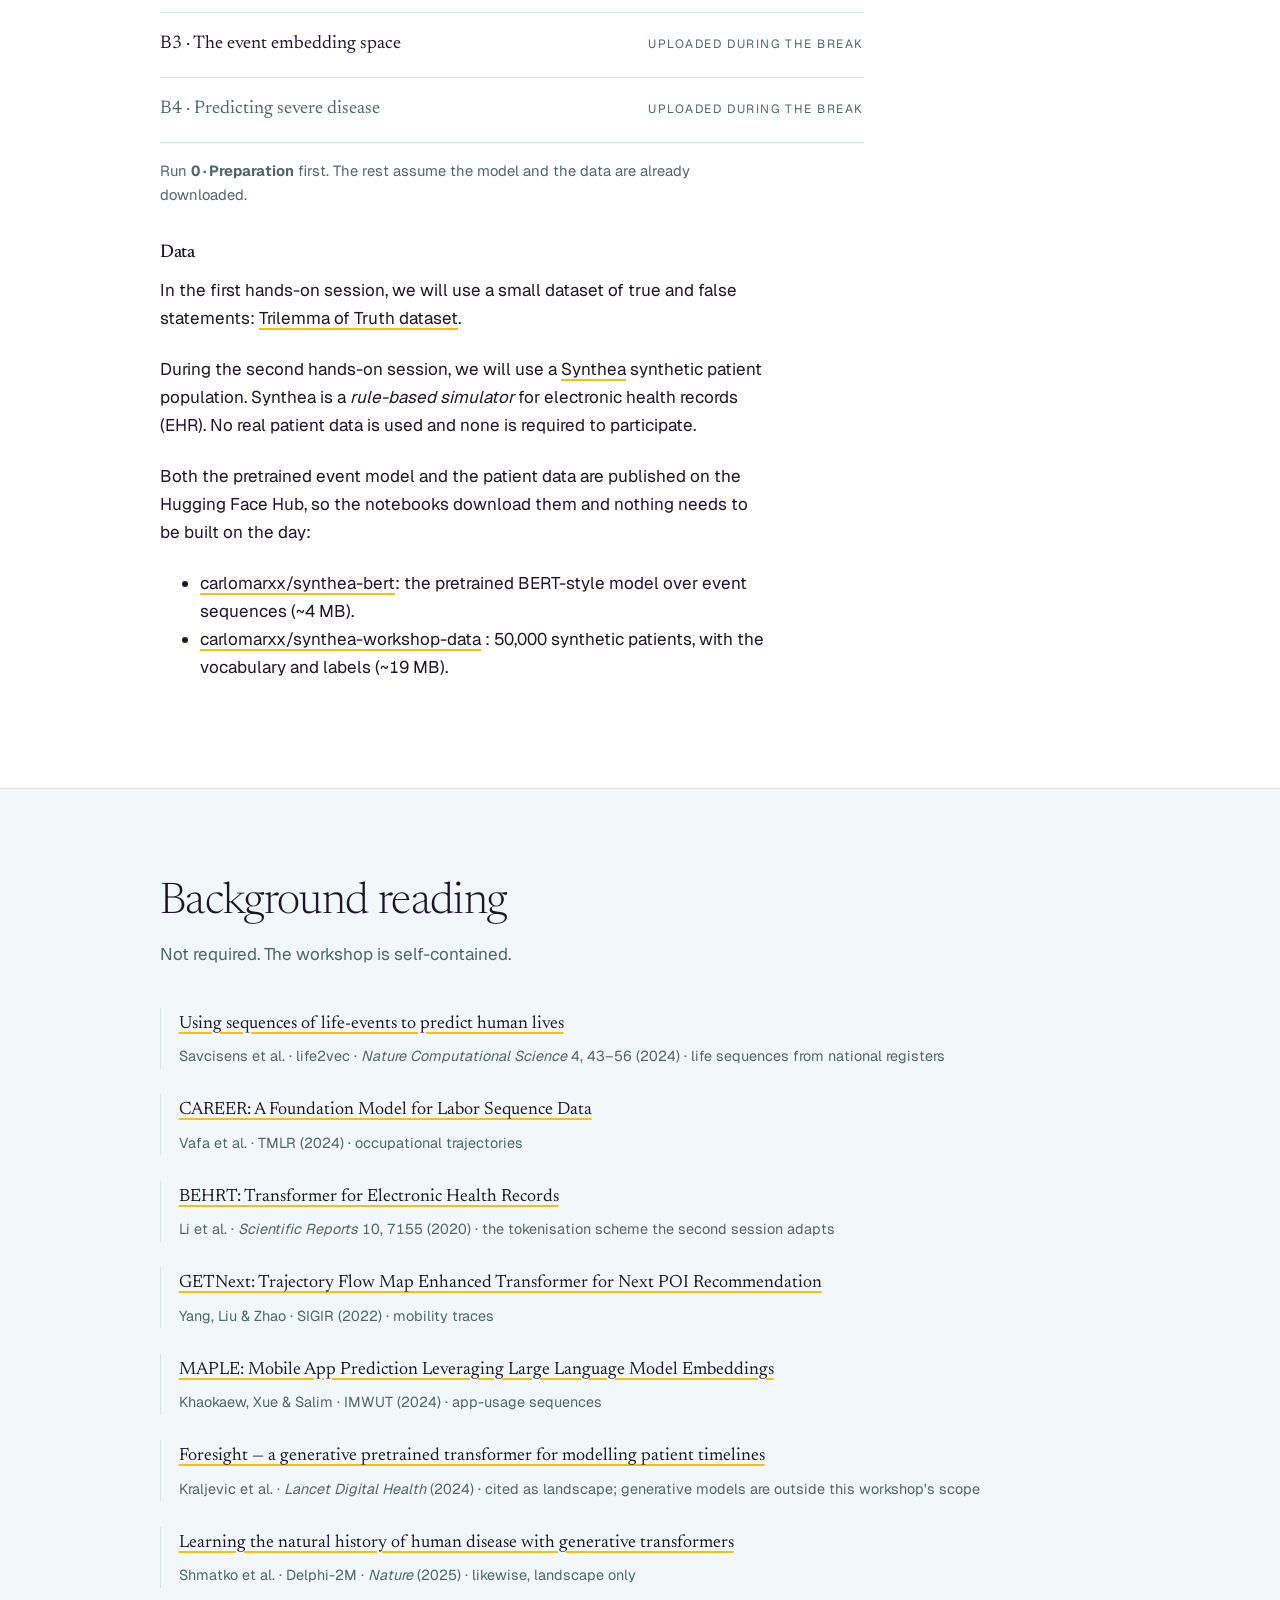
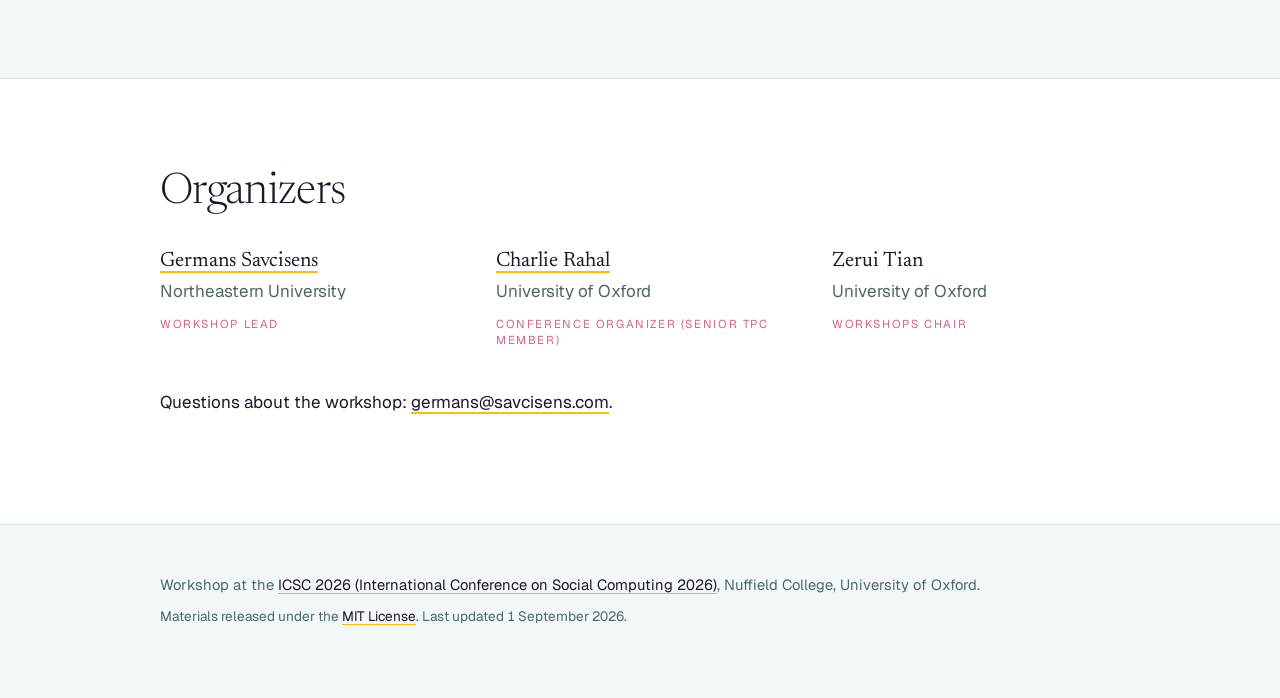
==== commit 10d7023e: "Camera-ready" ====
--- a/docs/index.html
+++ b/docs/index.html
@@ -3,7 +3,7 @@
 <head>
 <meta charset="utf-8">
 <meta name="viewport" content="width=device-width, initial-scale=1">
-<title>Transformer Architectures for Computational Social Science — ICSC 2026</title>
+<title>Transformer Architectures for Computational Social Science: ICSC 2026</title>
 <meta name="description" content="A half-day workshop at ICSC 2026, University of Oxford, on applying transformer models to longitudinal sequences of human events.">
 
 <meta property="og:title" content="Transformer Architectures for Computational Social Science">
@@ -78,6 +78,7 @@
     <li>Hands-on work with transformer models (BERT-style) on English-language text</li>
     <li>A full pipeline for life-course data processing and analysis: tabular events → sequences → tokens → encoder → representation</li>
     <li>Overview of methods to visualize and interpret token and sequence representations</li>
+    <li>How to audit a prediction: trivial baselines, ablations, leakage probes and attribution</li>
   </ul>
 </section>
 
@@ -94,7 +95,9 @@
         <th scope="row">01</th>
         <td>
           <span class="schedule__title">Natural Language Processing and Transformers</span>
-          <span class="schedule__desc">Coming soon</span>
+          <span class="schedule__desc">Tokenisation, embeddings, self-attention and masked
+          language modelling, worked on a pretrained English BERT. Includes one attention head
+          computed by hand, away from the keyboard.</span>
         </td>
         <td class="num">1 hour 45 min</td>
       </tr>
@@ -104,7 +107,8 @@
         <td>
           <span class="schedule__title">A Person-Sequence Model, End to End</span>
           <span class="schedule__desc">Tokenising synthetic health records, masked prediction
-          over event sequences, person-level embeddings.</span>
+          over event sequences, person-level embeddings, and honest baselines, including
+          where a sequence model beats them and where it does not.</span>
         </td>
         <td class="num">1 hour 45 min</td>
       </tr>
@@ -120,7 +124,7 @@
     <div>
       <h3>Assumed background</h3>
       <ul>
-        <li>Experience with Python and packages such as <code>pandas</code> or <code>numpy</code> — comfortable reading and modifying data-manipulation code.</li>
+        <li>Experience with Python and packages such as <code>pandas</code> or <code>numpy</code> (comfortable reading and modifying data-manipulation code).</li>
         <li>Familiarity with Jupyter notebooks or Google Colab.</li>
         <li>Experience with data processing and basic stats.</li>
       </ul>
@@ -148,8 +152,11 @@
         <li>You can find the environment specification in <a href="https://github.com/carlomarxdk/workshop-transformers/blob/main/pyproject.toml">the GitHub repository</a>. You can use <code>uv</code> (preferred) or <code>conda</code> to install it.</li>
         <li>You can find the preparation notebook (that downloads the necessary data and checks the environment): <a href="https://github.com/carlomarxdk/workshop-transformers/blob/main/notebooks/0-preparation.ipynb">0-Preparation</a>. </li>
      </ul>  
-      <p class="fineprint">You do not have to set up the environment or run the preparation
-      notebook ahead of time. Everything needed on the day will be linked from this page.</p>
+      <p class="fineprint"><strong>Please run the preparation notebook before you arrive.</strong>
+      It downloads roughly 700&nbsp;MB of models and data, and conference wifi will not enjoy a
+      hundred people doing that at once, and the first exercise starts twenty-five minutes in.
+      You do not need a local environment: Colab is enough, and everything needed on the day is
+      linked from this page.</p>
     </div>
   </div>
 </section>
@@ -159,11 +166,57 @@
   <p class="section__note">Published here ahead of the session.</p>
 
   <ul class="materials">
-    <li class="pending"><span class="materials__name">Slides</span><span class="materials__status">Coming soon</span></li>
-    <li class="pending"><span class="materials__name">Notebooks</span><span class="materials__status">Coming soon</span></li>
-    <li class="pending"><span class="materials__name">Pen-and-paper exercise</span><span class="materials__status"><a href="https://github.com/carlomarxdk/workshop-transformers/blob/main/exercise/pen-paper.md">Github: Pen & Paper</a></span></li>
-    <li class="pending"><span class="materials__name">Environment setup</span><span class="materials__status"><a href="https://github.com/carlomarxdk/workshop-transformers#preparation">Github: Preparations</a></span></li>
-  </ul>
+    <!-- When the deck goes up, swap this <li> for:
+         <li><span class="materials__name">Slides</span><span class="materials__status"><a href="https://github.com/carlomarxdk/workshop-transformers/blob/main/slides-draft.pdf">PDF</a></span></li> -->
+    <li class="pending"><span class="materials__name">Slides</span><span class="materials__status">Posted right before the session</span></li>
+    <li><span class="materials__name">Notebooks</span><span class="materials__status"><a href="#notebooks">See below</a></span></li>
+    <li><span class="materials__name">Pen-and-paper exercise</span><span class="materials__status"><a href="https://github.com/carlomarxdk/workshop-transformers/blob/main/exercise/pen-paper.md">GitHub</a></span></li>
+    <!-- Held back so the exercise is not spoiled. After the session, swap the <li> below for:
+         <li><span class="materials__name">Pen-and-paper solutions</span><span class="materials__status"><a href="https://github.com/carlomarxdk/workshop-transformers/blob/main/exercise/pen-paper-solutions.md">GitHub</a></span></li> -->
+    <li class="pending"><span class="materials__name">Pen-and-paper solutions</span><span class="materials__status">Released after the session</span></li>
+    <li><span class="materials__name">Environment setup</span><span class="materials__status"><a href="https://github.com/carlomarxdk/workshop-transformers#preparation">GitHub</a></span></li>
+  </ul>
+
+  <h3 id="notebooks">Notebooks</h3>
+  <p class="section__note">Open in Colab: nothing to install. The GitHub link shows the
+  source and the saved outputs without running anything.</p>
+
+  <ul class="materials">
+    <li>
+      <span class="materials__name">0 &middot; Preparation</span>
+      <span class="materials__status"><a href="https://colab.research.google.com/github/carlomarxdk/workshop-transformers/blob/main/notebooks/0-preparation.ipynb">Colab</a> &middot; <a href="https://github.com/carlomarxdk/workshop-transformers/blob/main/notebooks/0-preparation.ipynb">GitHub</a></span>
+    </li>
+    <li>
+      <span class="materials__name">A1 &middot; Introduction to BERT</span>
+      <span class="materials__status"><a href="https://colab.research.google.com/github/carlomarxdk/workshop-transformers/blob/main/notebooks/a1-bert-simple.ipynb">Colab</a> &middot; <a href="https://github.com/carlomarxdk/workshop-transformers/blob/main/notebooks/a1-bert-simple.ipynb">GitHub</a></span>
+    </li>
+    <li>
+      <span class="materials__name">A2 &middot; What embeddings capture</span>
+      <span class="materials__status"><a href="https://colab.research.google.com/github/carlomarxdk/workshop-transformers/blob/main/notebooks/a2-bert-token-embeddings.ipynb">Colab</a> &middot; <a href="https://github.com/carlomarxdk/workshop-transformers/blob/main/notebooks/a2-bert-token-embeddings.ipynb">GitHub</a></span>
+    </li>
+    <li>
+      <span class="materials__name">A3 &middot; Probing for truthfulness</span>
+      <span class="materials__status"><a href="https://colab.research.google.com/github/carlomarxdk/workshop-transformers/blob/main/notebooks/a3-bert-predictions.ipynb">Colab</a> &middot; <a href="https://github.com/carlomarxdk/workshop-transformers/blob/main/notebooks/a3-bert-predictions.ipynb">GitHub</a></span>
+    </li>
+    <li>
+      <span class="materials__name">B1 &middot; From tables to sequences</span>
+      <span class="materials__status">Uploaded during the break</span>
+    </li>
+    <li>
+      <span class="materials__name">B2 &middot; Pretraining and masked events</span>
+      <span class="materials__status">Uploaded during the break</span>
+    </li>
+    <li>
+      <span class="materials__name">B3 &middot; The event embedding space</span>
+      <span class="materials__status">Uploaded during the break</span>
+    </li>
+    <li class="pending">
+      <span class="materials__name">B4 &middot; Predicting severe disease</span>
+      <span class="materials__status">Uploaded during the break</span>
+    </li>
+  </ul>
+  <p class="fineprint">Run <strong>0 &middot; Preparation</strong> first. The rest assume the
+  model and the data are already downloaded.</p>
 
   <h3>Data</h3>
   <div class="prose">
@@ -172,6 +225,14 @@
     <p>During the second hands-on session, we will use a <a href="https://github.com/synthetichealth/synthea">Synthea</a>
     synthetic patient population. Synthea is a <em>rule-based simulator</em> for electronic health records (EHR).
      No real patient data is used and none is required to participate.</p>
+    <p>Both the pretrained event model and the patient data are published on the Hugging Face Hub, so
+      the notebooks download them and nothing needs to be built on the day:</p>
+    <ul>
+      <li><a href="https://huggingface.co/carlomarxx/synthea-bert">carlomarxx/synthea-bert</a>:
+        the pretrained BERT-style model over event sequences (~4&nbsp;MB).</li>
+      <li><a href="https://huggingface.co/datasets/carlomarxx/synthea-workshop-data">carlomarxx/synthea-workshop-data</a>
+        : 50,000 synthetic patients, with the vocabulary and labels (~19&nbsp;MB).</li>
+    </ul>
   </div>
 </section>
 
@@ -240,7 +301,7 @@
   <p>Workshop at the <a href="https://icsc-conf.github.io/2026/index.html">ICSC 2026 (International
     Conference on Social Computing 2026)</a>, Nuffield College, University of Oxford.</p>
   <p class="footer__fine">Materials released under the <a href="https://github.com/carlomarxdk/workshop-transformers/blob/main/LICENSE">MIT License</a>.
-    Last updated <time datetime="2026-08-18">18 August 2026</time>.</p>
+    Last updated <time datetime="2026-09-01">1 September 2026</time>.</p>
 </footer>
 
 </body>
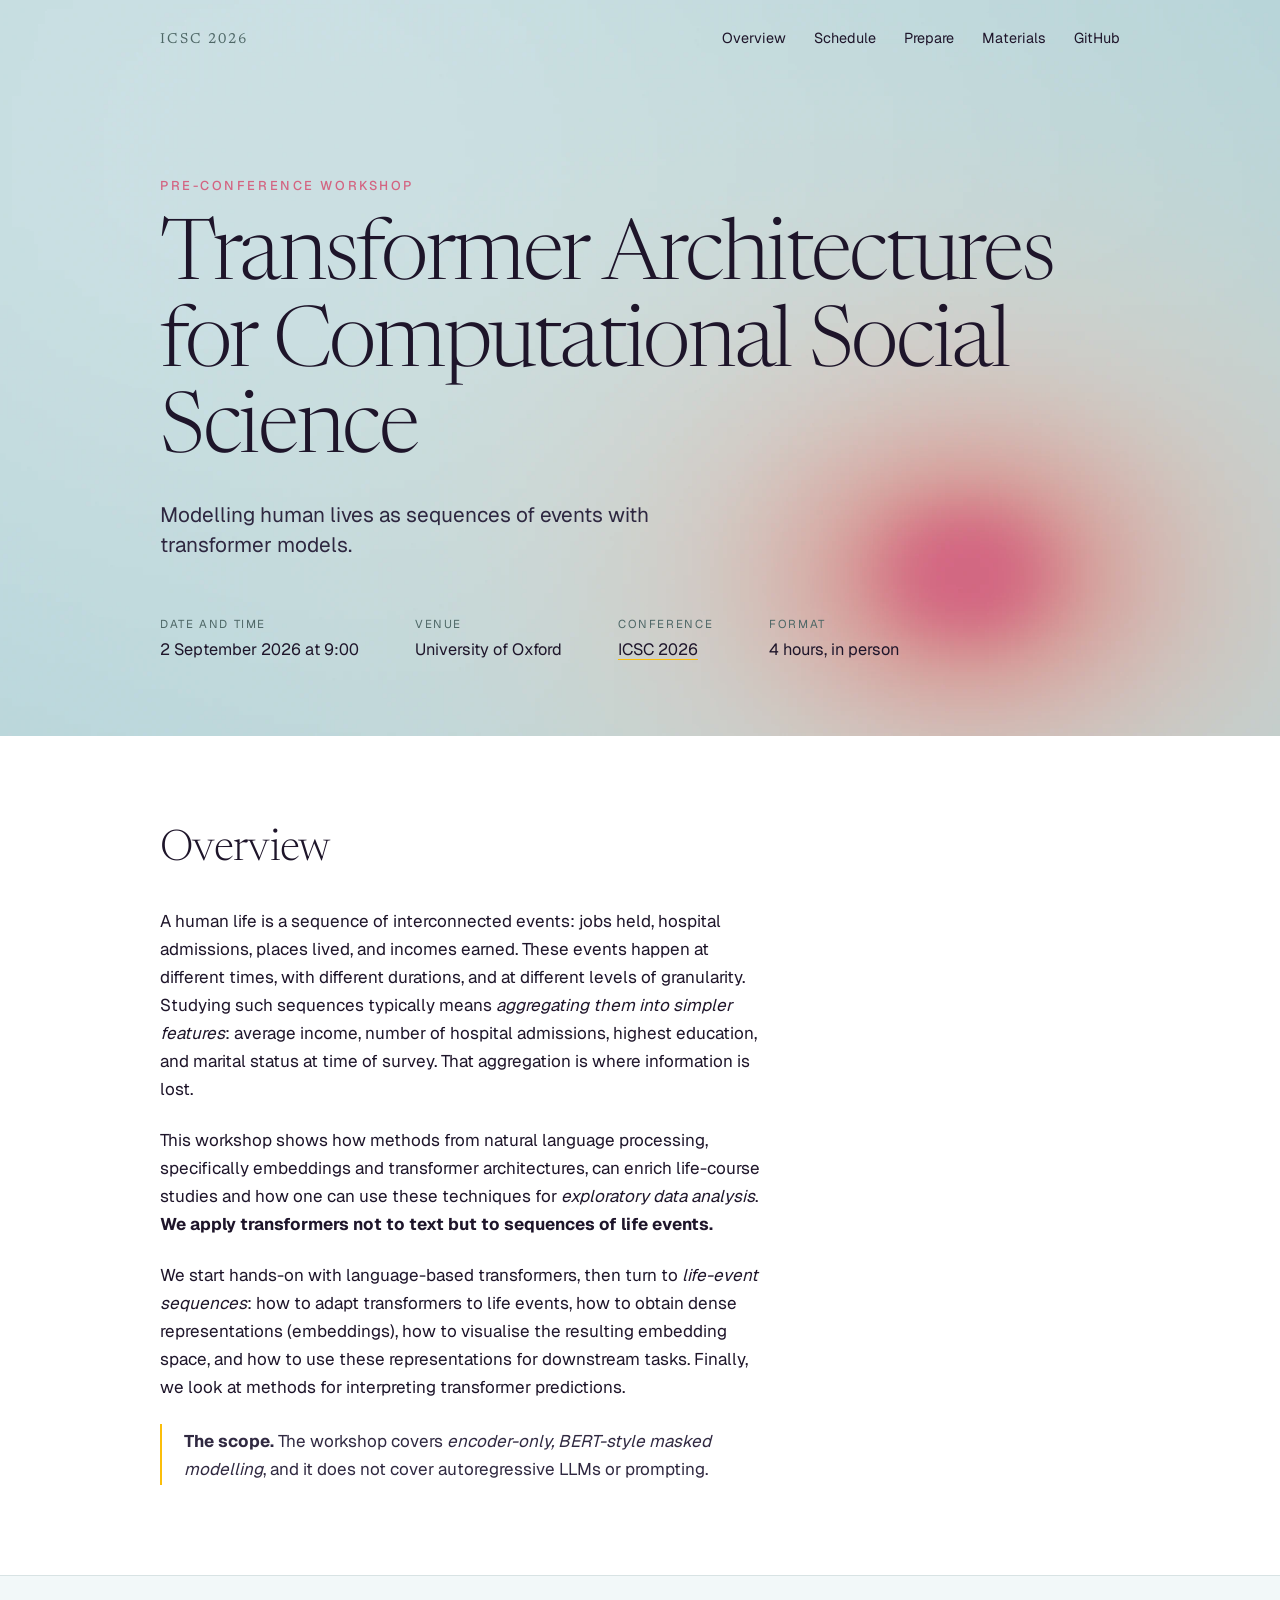
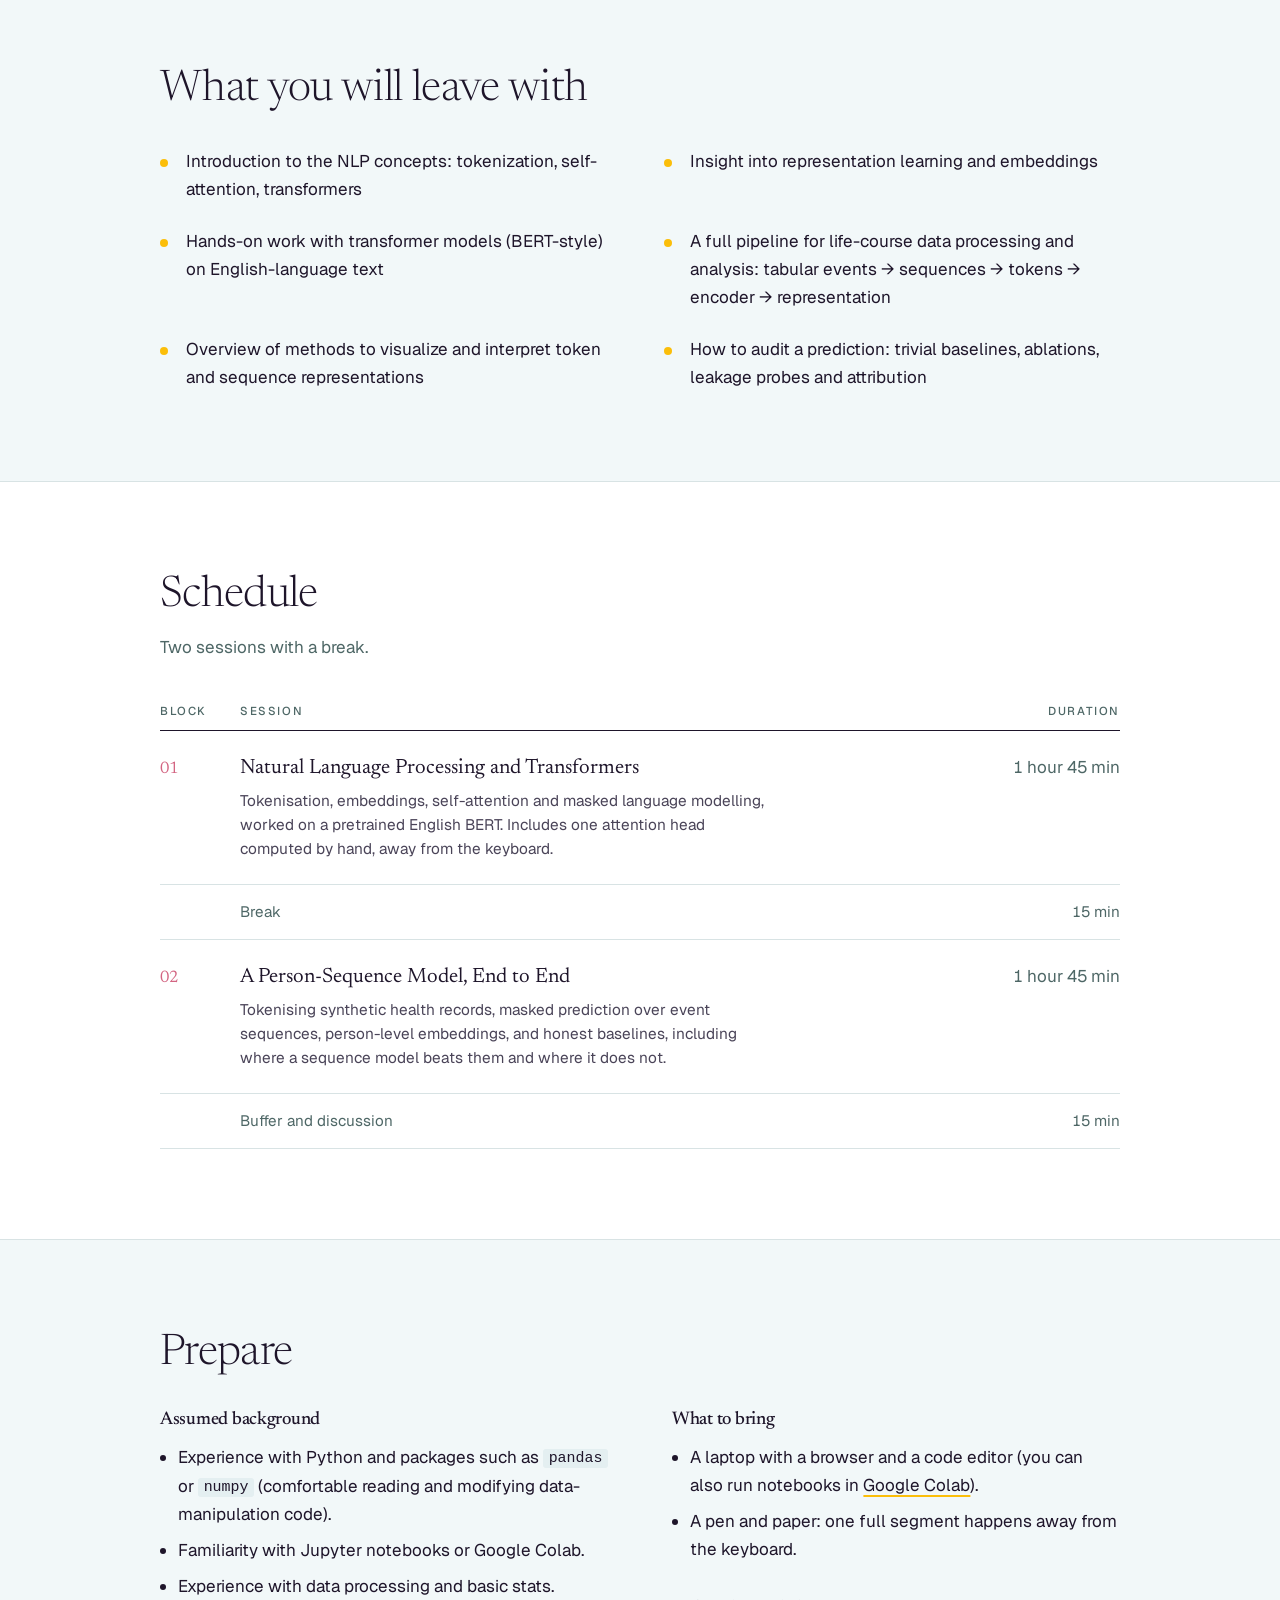
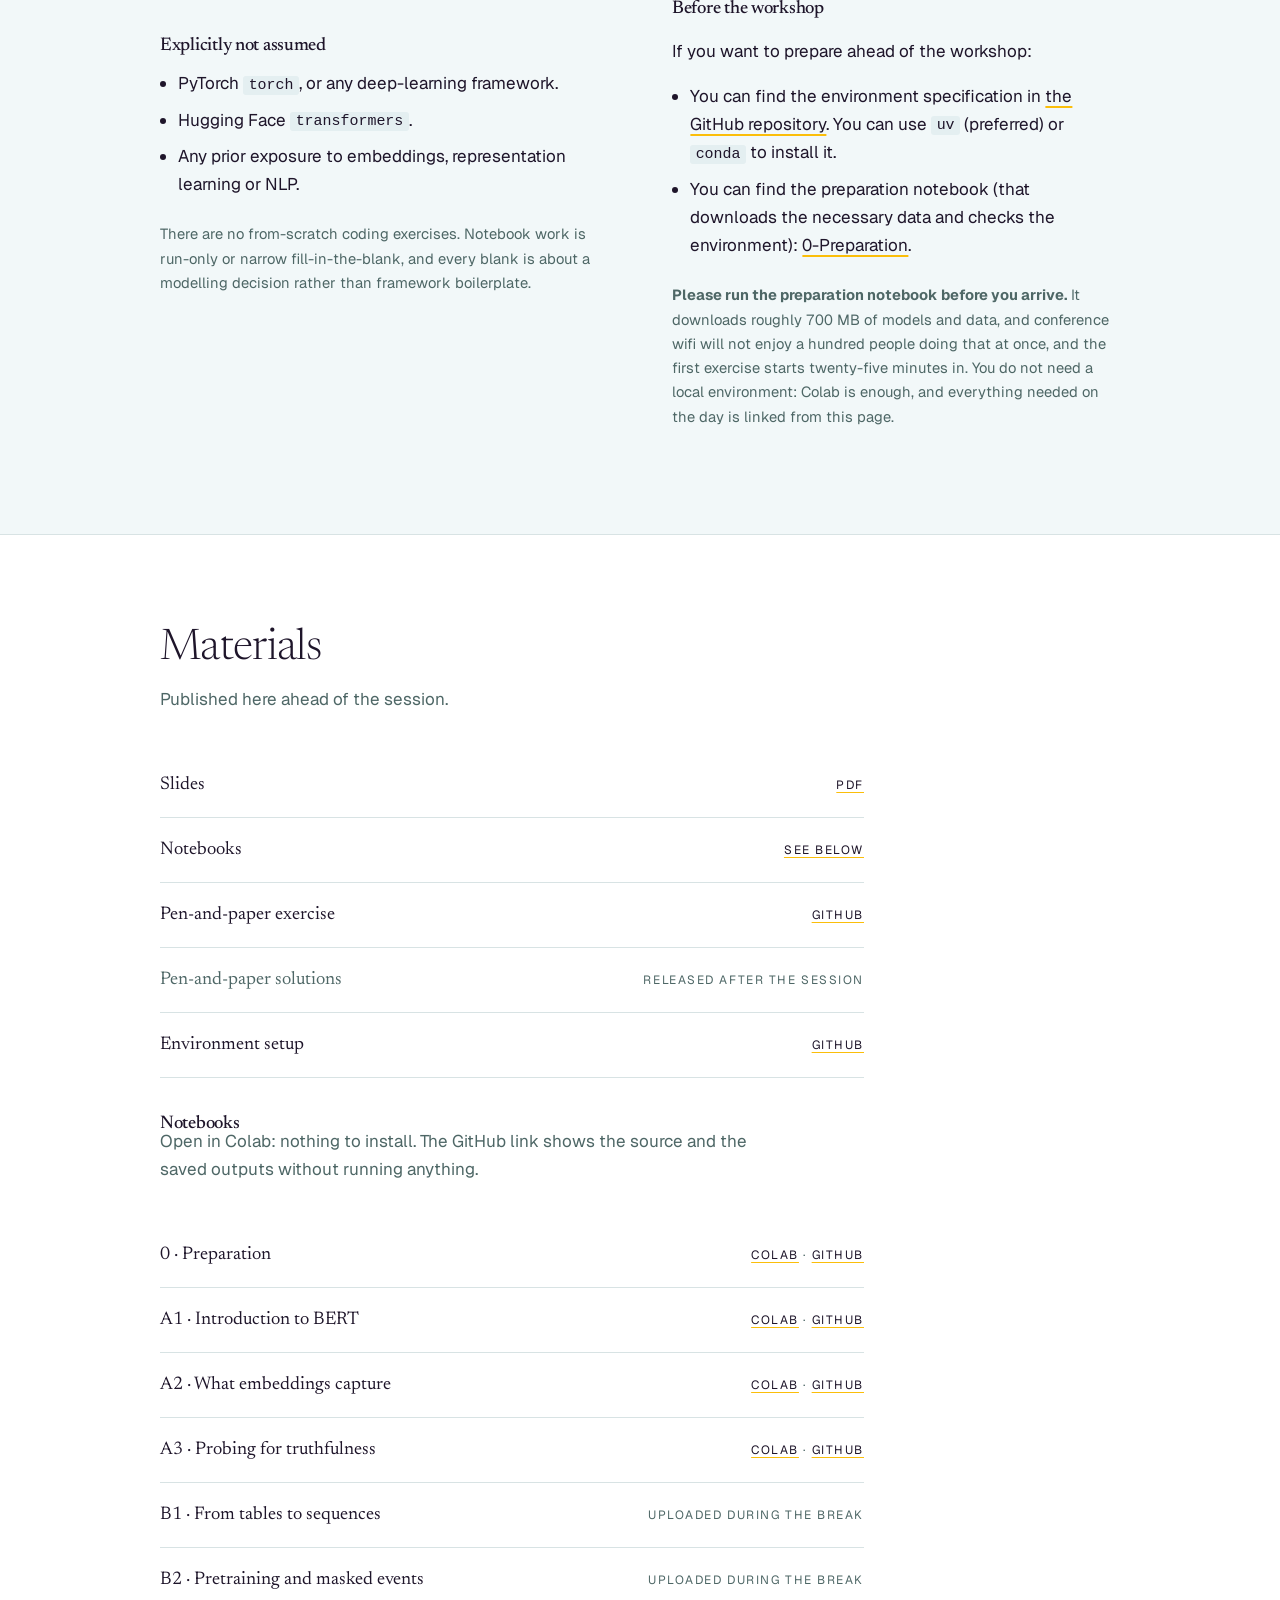
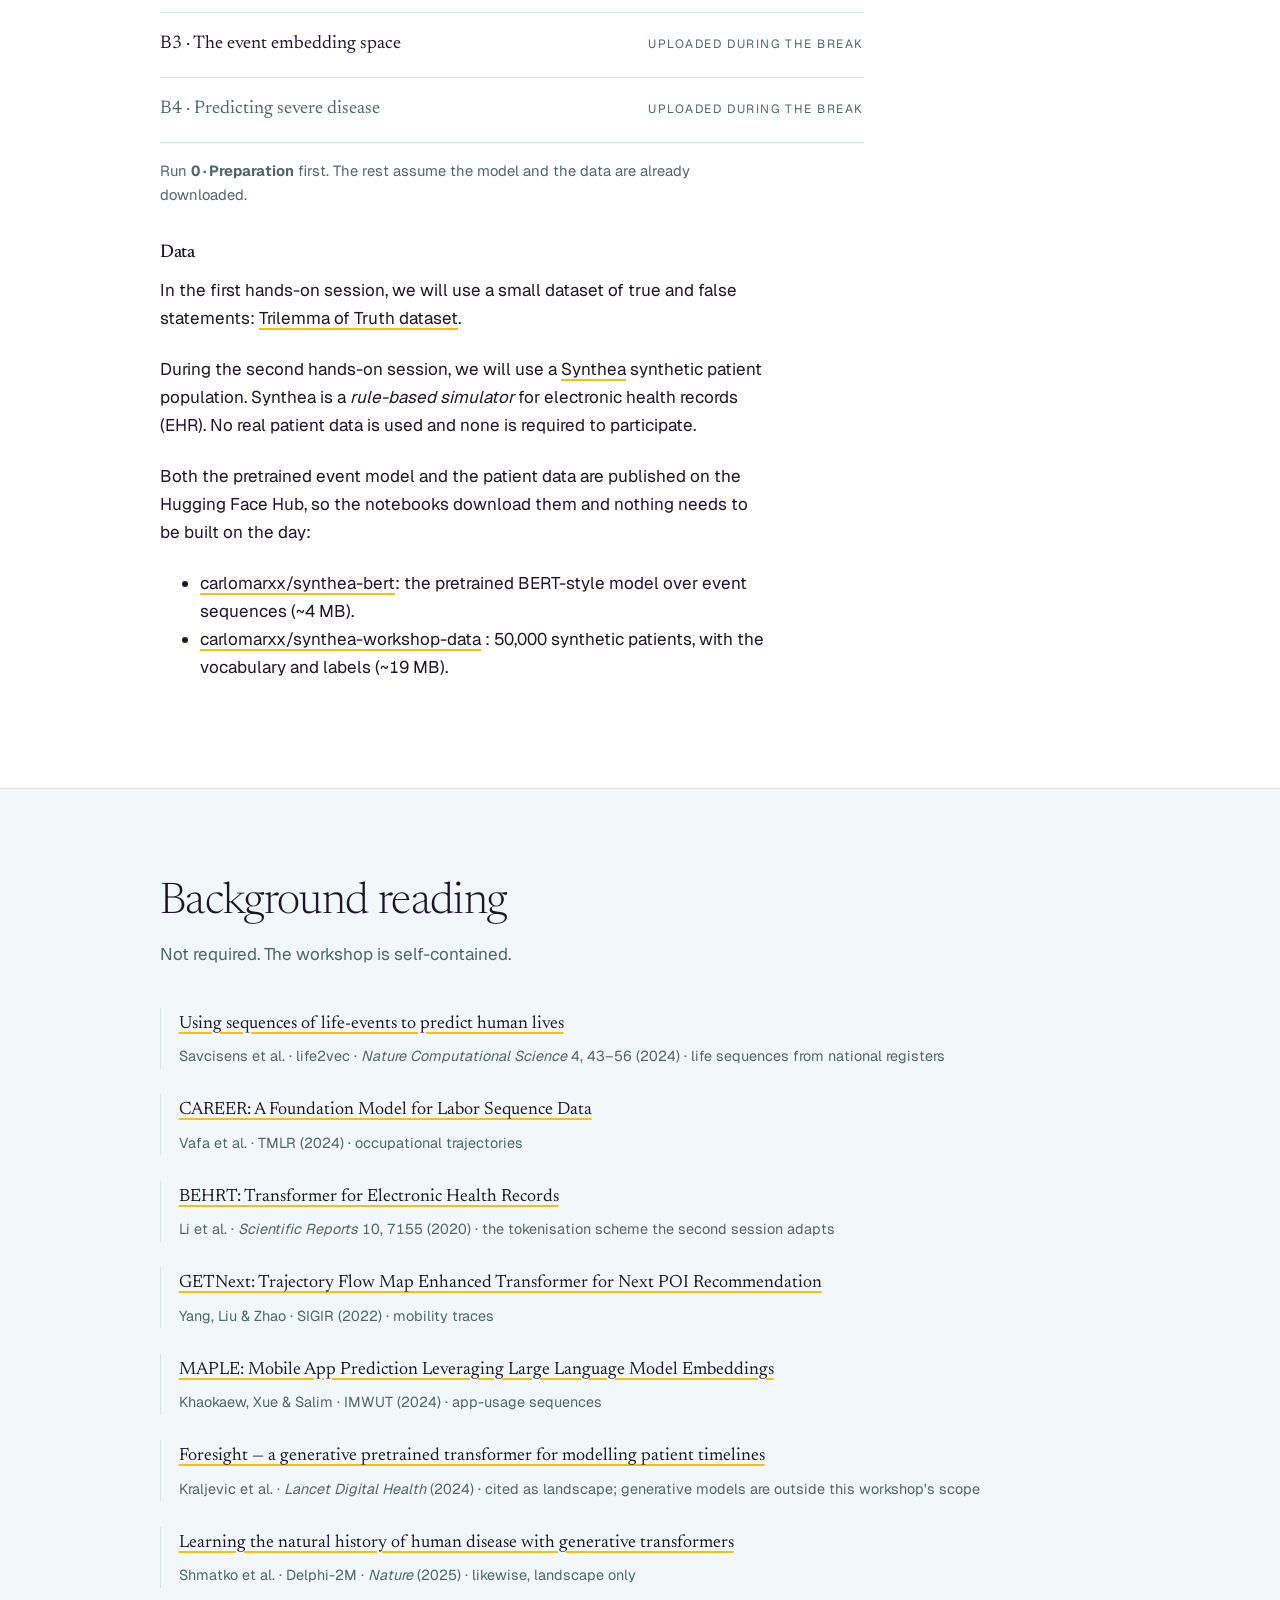
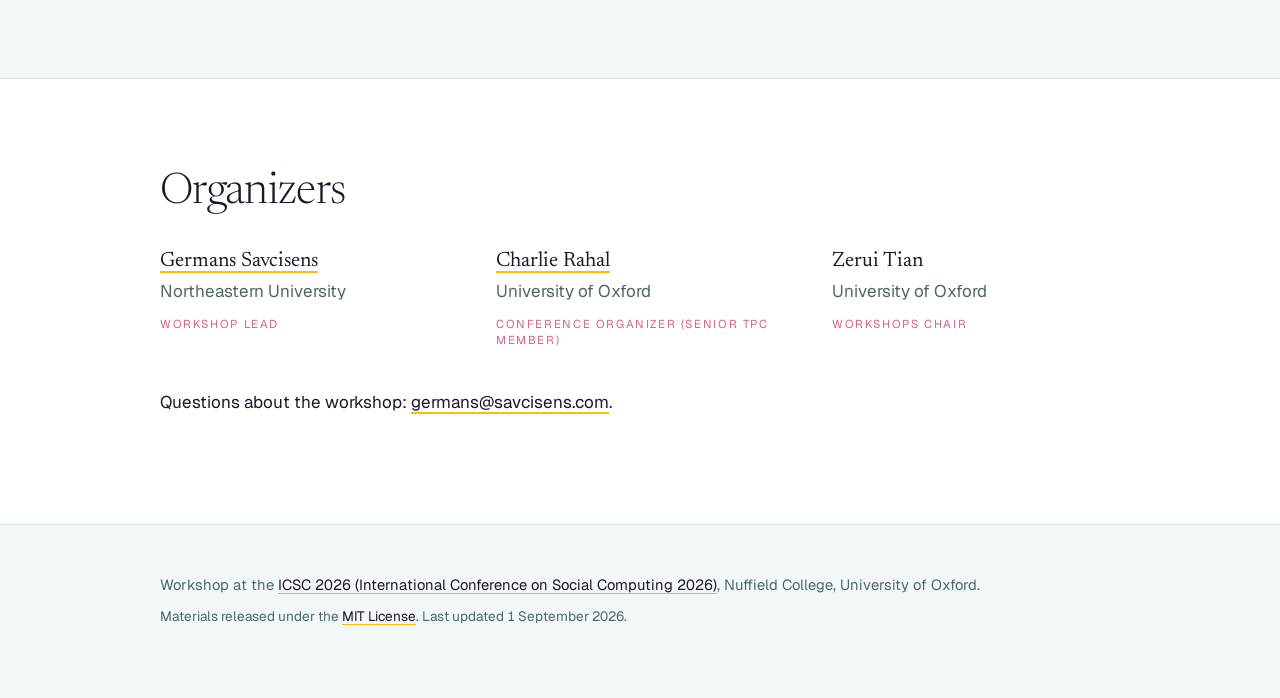
==== commit 6d8fbb2d: "Slides" ====
--- a/docs/index.html
+++ b/docs/index.html
@@ -168,7 +168,7 @@
   <ul class="materials">
     <!-- When the deck goes up, swap this <li> for:
          <li><span class="materials__name">Slides</span><span class="materials__status"><a href="https://github.com/carlomarxdk/workshop-transformers/blob/main/slides-draft.pdf">PDF</a></span></li> -->
-    <li class="pending"><span class="materials__name">Slides</span><span class="materials__status">Posted right before the session</span></li>
+         <li><span class="materials__name">Slides</span><span class="materials__status"><a href="https://github.com/carlomarxdk/workshop-transformers/blob/main/slides.pdf">PDF</a></span></li>
     <li><span class="materials__name">Notebooks</span><span class="materials__status"><a href="#notebooks">See below</a></span></li>
     <li><span class="materials__name">Pen-and-paper exercise</span><span class="materials__status"><a href="https://github.com/carlomarxdk/workshop-transformers/blob/main/exercise/pen-paper.md">GitHub</a></span></li>
     <!-- Held back so the exercise is not spoiled. After the session, swap the <li> below for:
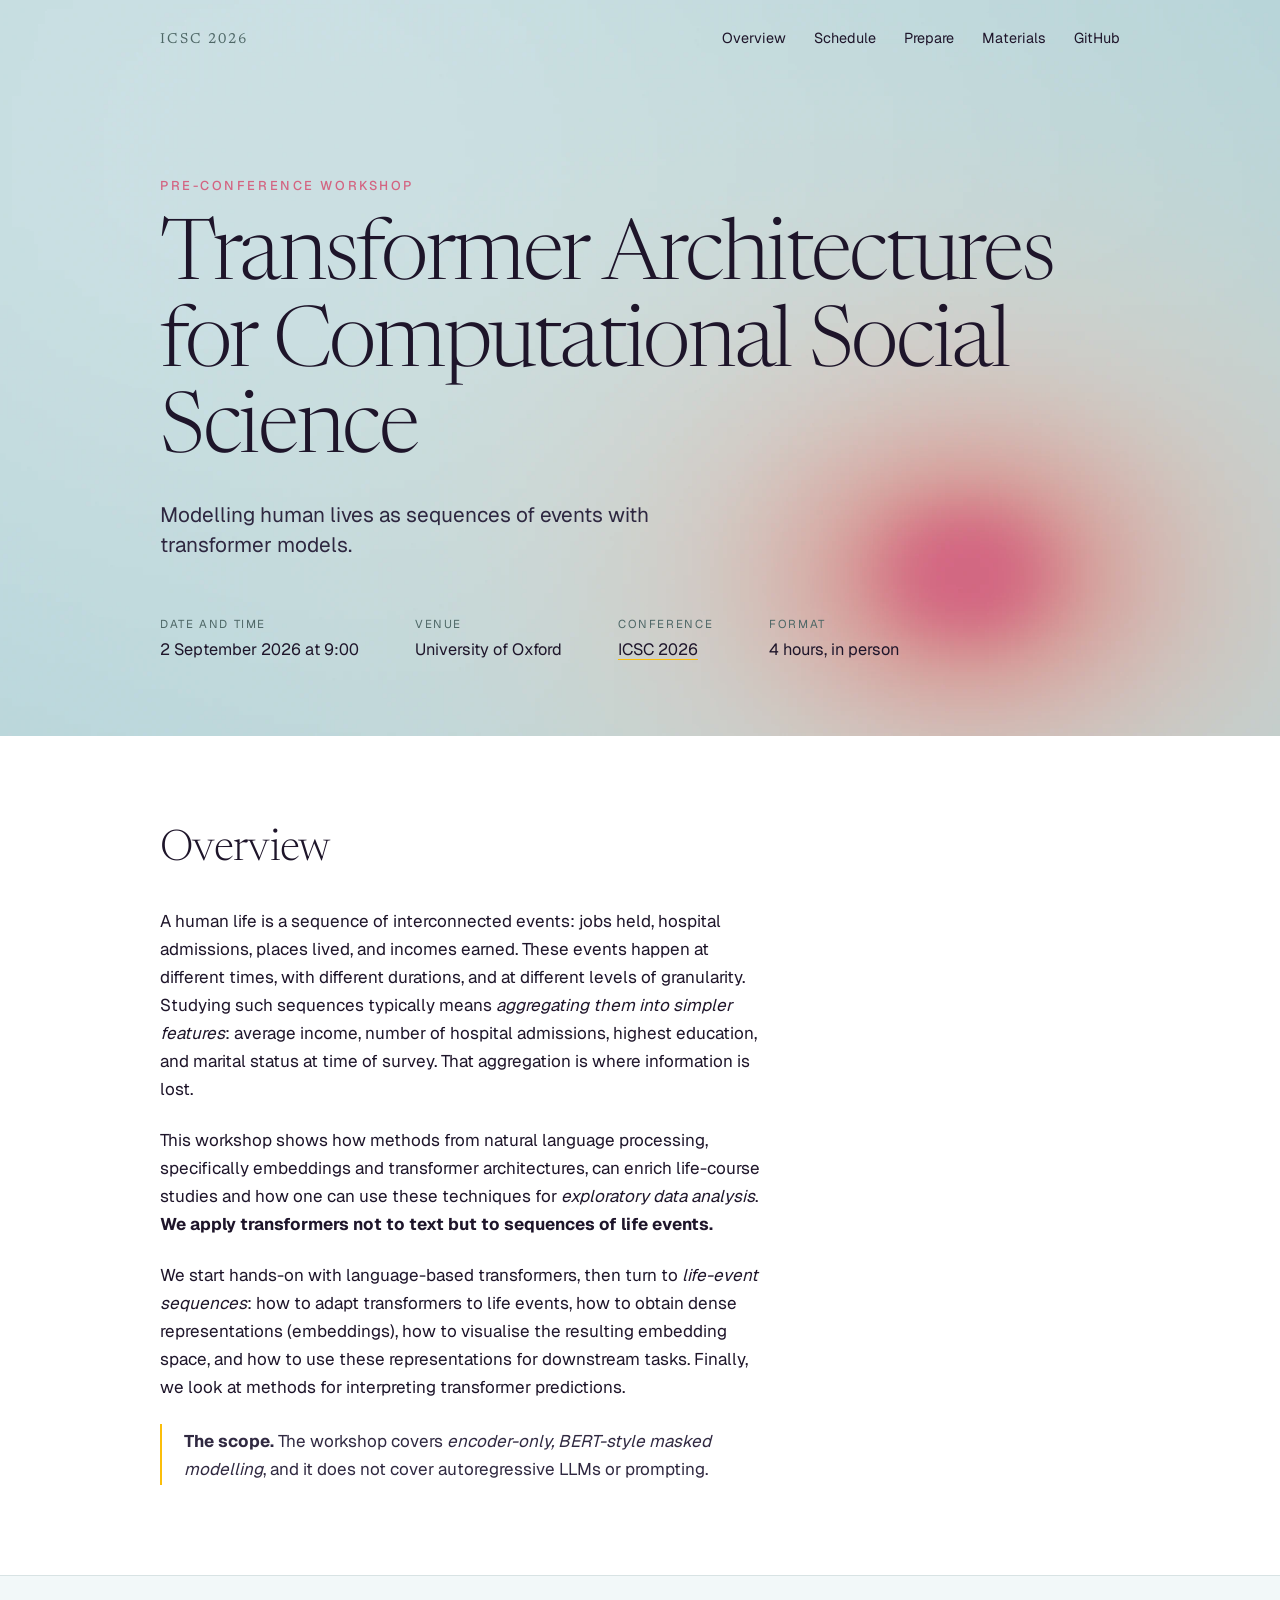
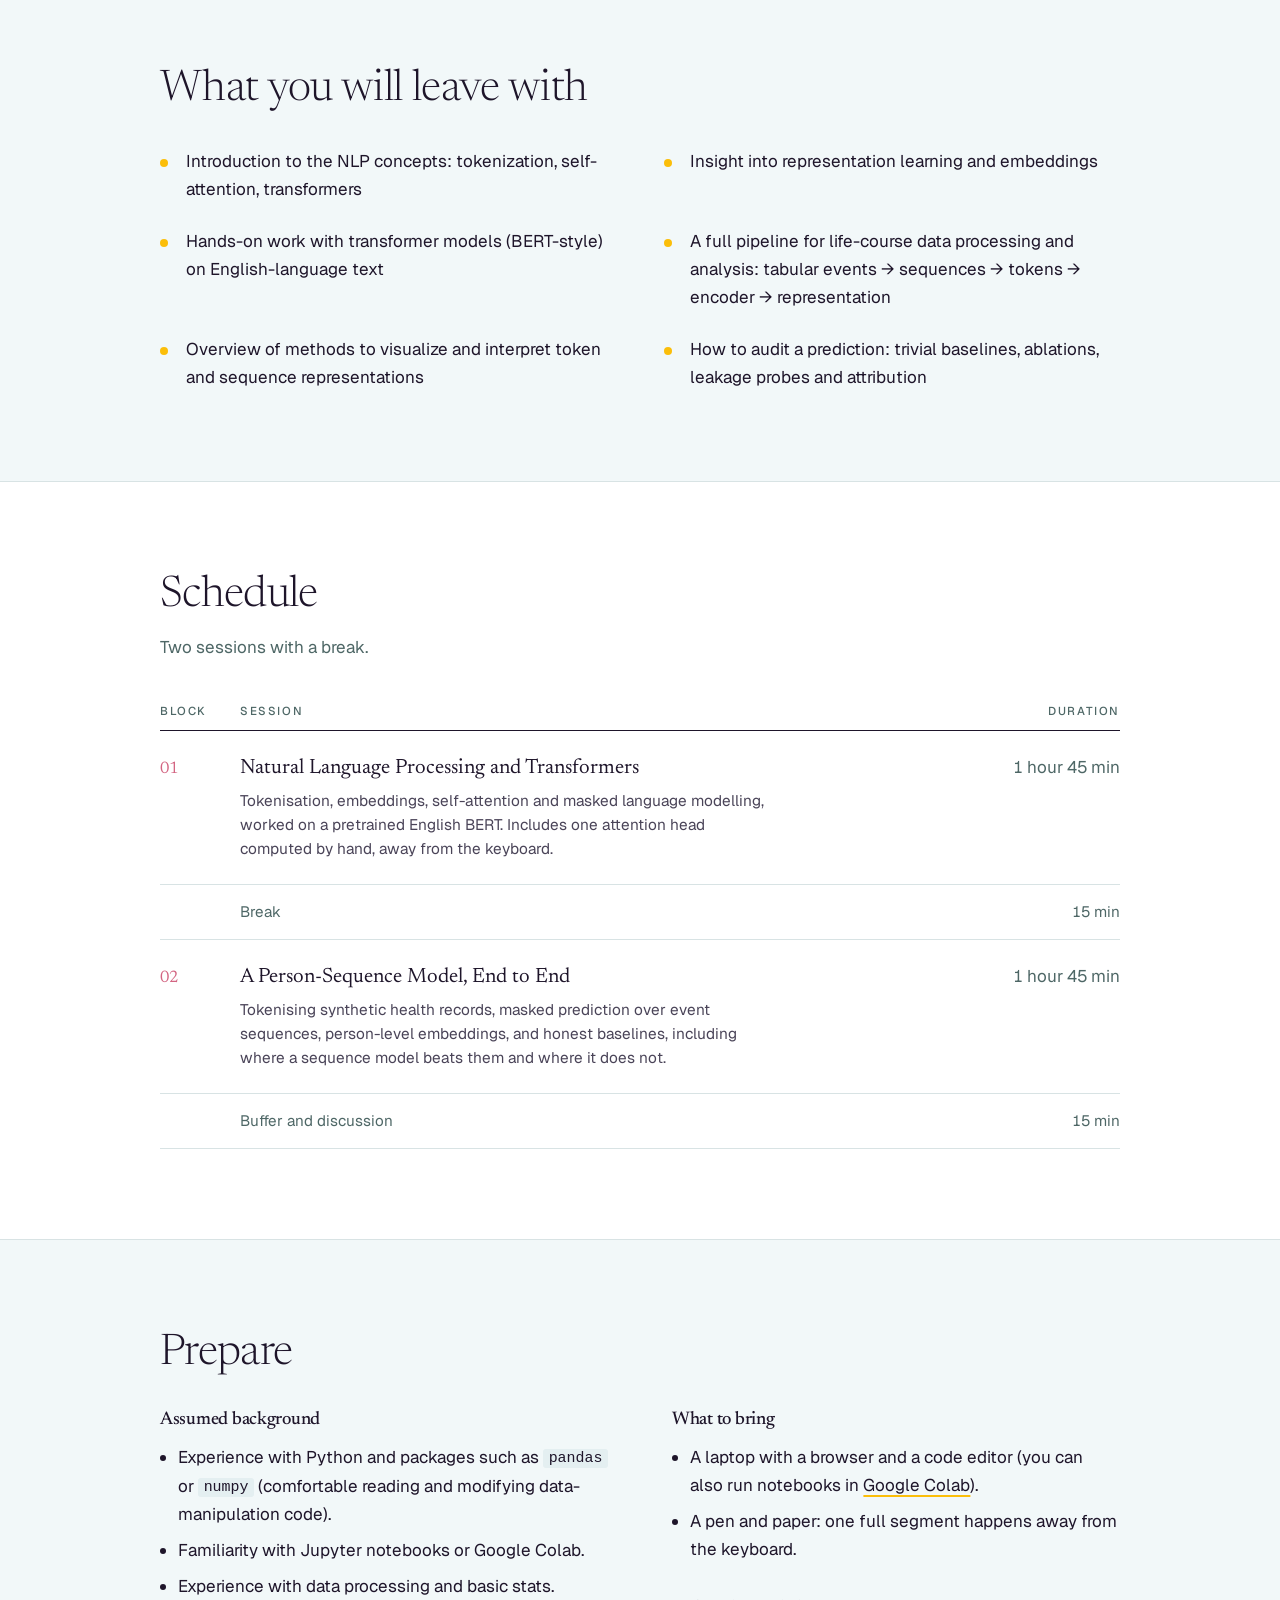
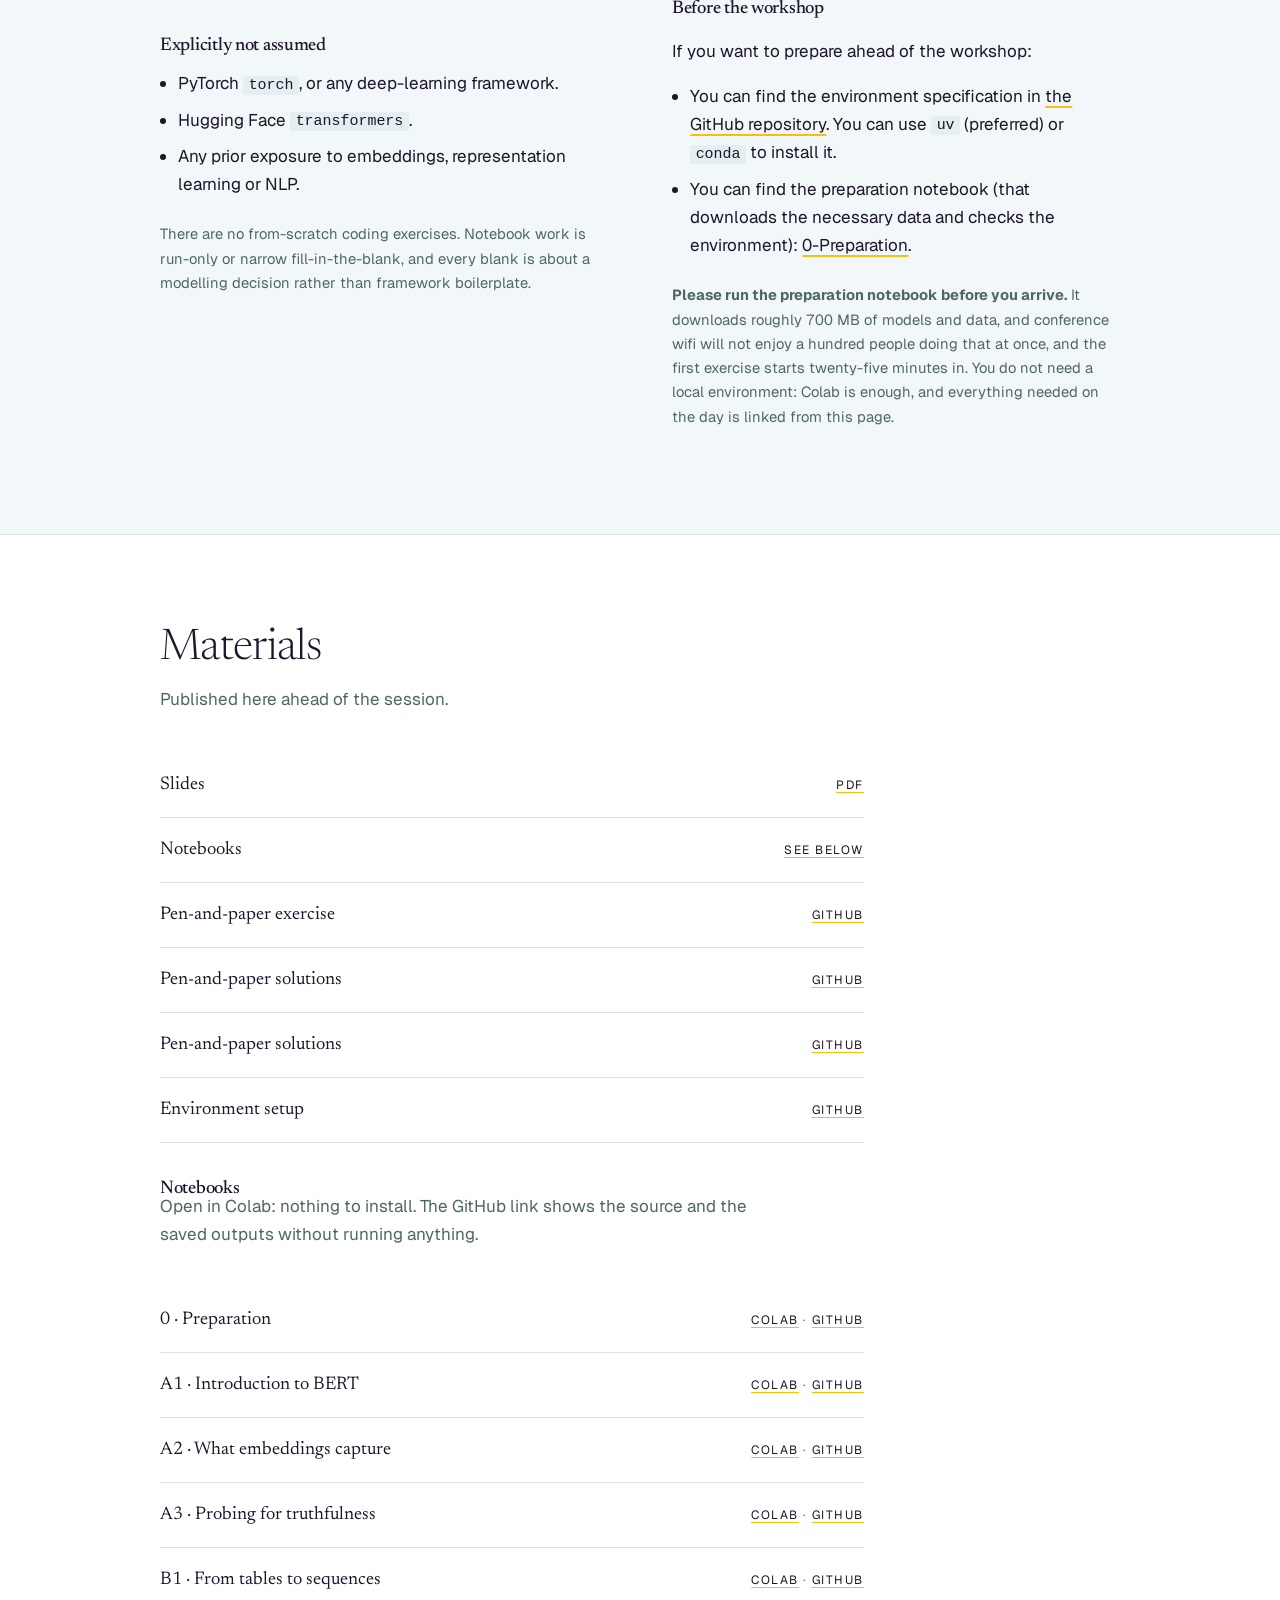
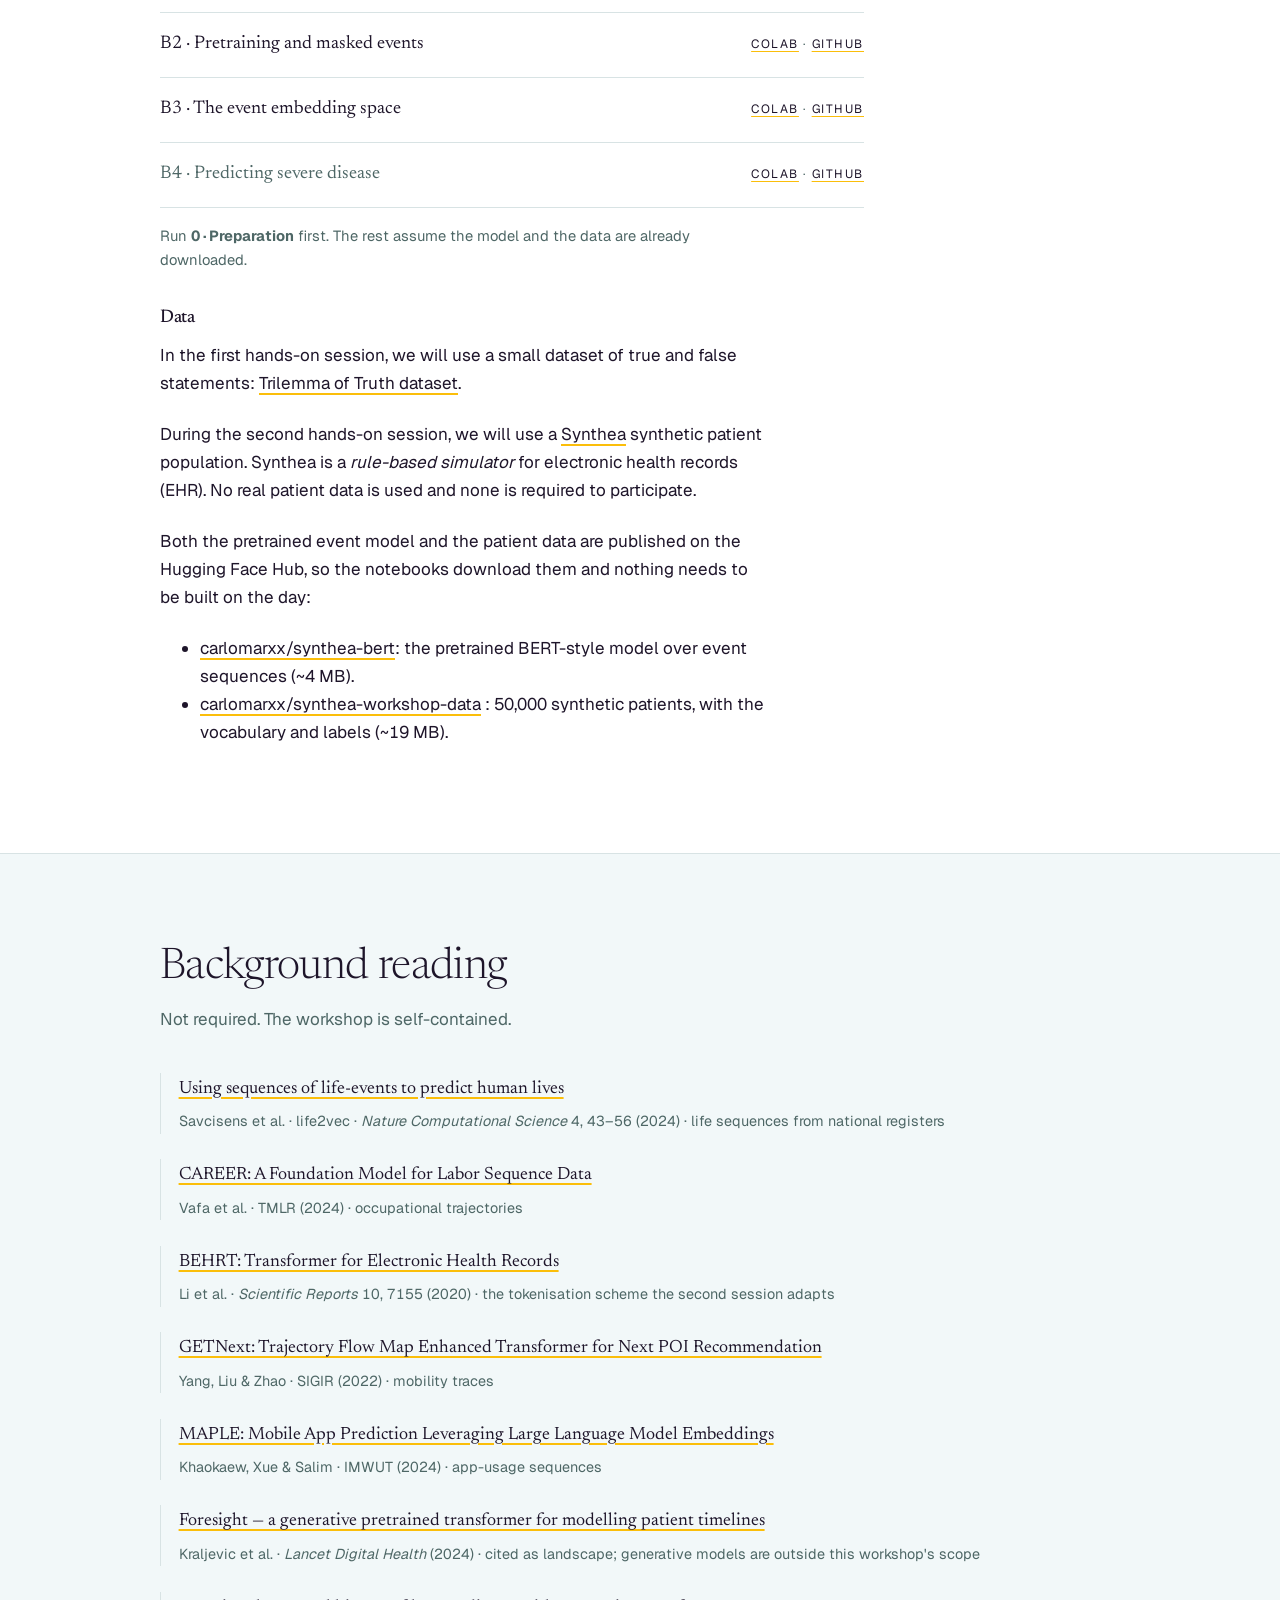
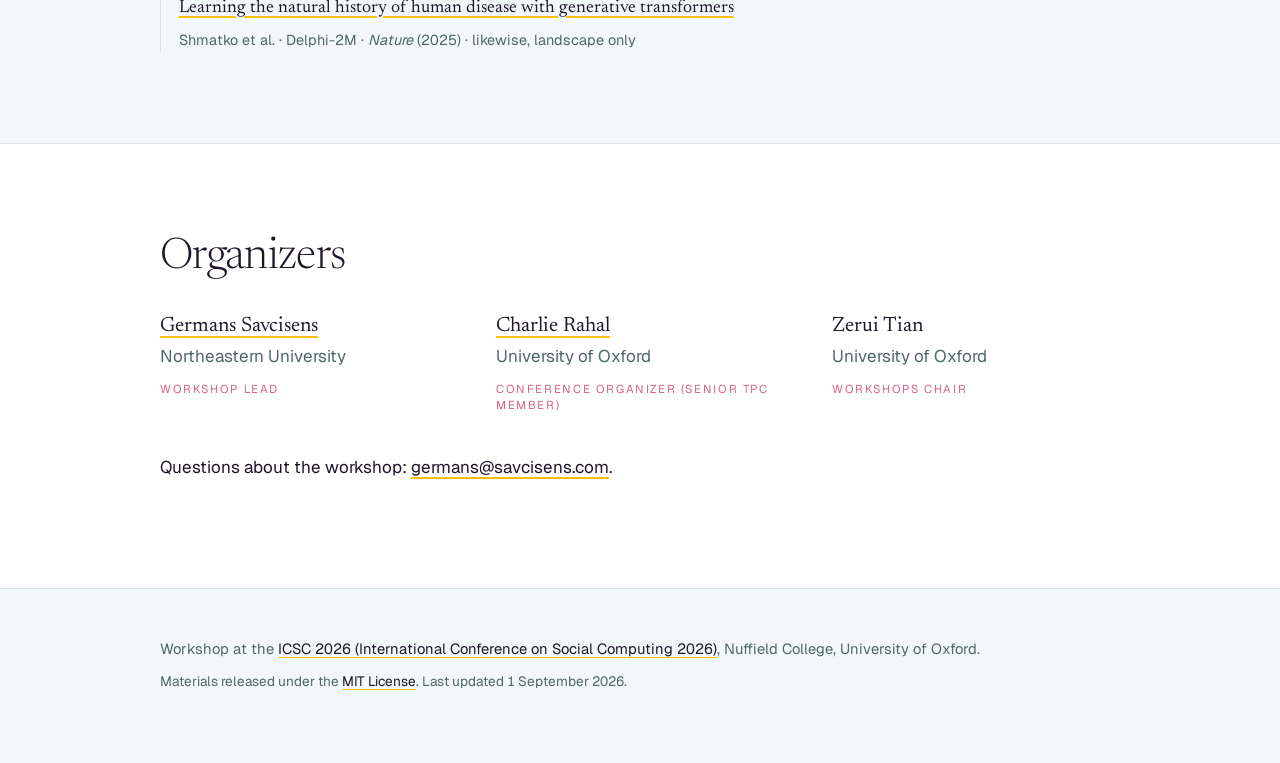
==== commit b931025c: "Final!" ====
--- a/docs/index.html
+++ b/docs/index.html
@@ -9,7 +9,6 @@
 <meta property="og:title" content="Transformer Architectures for Computational Social Science">
 <meta property="og:description" content="A half-day workshop at ICSC 2026, University of Oxford, on transformers over sequences of life events.">
 <meta property="og:type" content="website">
-<!-- TODO: absolute URL once the domain is settled -->
 <meta property="og:image" content="assets/hero.webp">
 
 <link rel="preconnect" href="https://fonts.googleapis.com">
@@ -166,14 +165,11 @@
   <p class="section__note">Published here ahead of the session.</p>
 
   <ul class="materials">
-    <!-- When the deck goes up, swap this <li> for:
-         <li><span class="materials__name">Slides</span><span class="materials__status"><a href="https://github.com/carlomarxdk/workshop-transformers/blob/main/slides-draft.pdf">PDF</a></span></li> -->
-         <li><span class="materials__name">Slides</span><span class="materials__status"><a href="https://github.com/carlomarxdk/workshop-transformers/blob/main/slides.pdf">PDF</a></span></li>
+    <li><span class="materials__name">Slides</span><span class="materials__status"><a href="https://github.com/carlomarxdk/workshop-transformers/blob/main/slides.pdf">PDF</a></span></li>
     <li><span class="materials__name">Notebooks</span><span class="materials__status"><a href="#notebooks">See below</a></span></li>
     <li><span class="materials__name">Pen-and-paper exercise</span><span class="materials__status"><a href="https://github.com/carlomarxdk/workshop-transformers/blob/main/exercise/pen-paper.md">GitHub</a></span></li>
-    <!-- Held back so the exercise is not spoiled. After the session, swap the <li> below for:
-         <li><span class="materials__name">Pen-and-paper solutions</span><span class="materials__status"><a href="https://github.com/carlomarxdk/workshop-transformers/blob/main/exercise/pen-paper-solutions.md">GitHub</a></span></li> -->
-    <li class="pending"><span class="materials__name">Pen-and-paper solutions</span><span class="materials__status">Released after the session</span></li>
+    <li><span class="materials__name">Pen-and-paper solutions</span><span class="materials__status"><a href="https://github.com/carlomarxdk/workshop-transformers/blob/main/exercise/pen-paper-solutions.md">GitHub</a></span></li>
+    <li><span class="materials__name">Pen-and-paper solutions</span><span class="materials__status"><a href="https://github.com/carlomarxdk/workshop-transformers/blob/main/exercise/pen-paper-solutions.md">GitHub</a></span></li>
     <li><span class="materials__name">Environment setup</span><span class="materials__status"><a href="https://github.com/carlomarxdk/workshop-transformers#preparation">GitHub</a></span></li>
   </ul>
 
@@ -200,19 +196,19 @@
     </li>
     <li>
       <span class="materials__name">B1 &middot; From tables to sequences</span>
-      <span class="materials__status">Uploaded during the break</span>
+      <span class="materials__status"><a href="https://colab.research.google.com/github/carlomarxdk/workshop-transformers/blob/main/notebooks/b1-events-to-sequences.ipynb">Colab</a> &middot; <a href="https://github.com/carlomarxdk/workshop-transformers/blob/main/notebooks/b1-events-to-sequences.ipynb">GitHub</a></span>
     </li>
     <li>
       <span class="materials__name">B2 &middot; Pretraining and masked events</span>
-      <span class="materials__status">Uploaded during the break</span>
+      <span class="materials__status"><a href="https://colab.research.google.com/github/carlomarxdk/workshop-transformers/blob/main/notebooks/b2-pretraining-and-masked-events.ipynb">Colab</a> &middot; <a href="https://github.com/carlomarxdk/workshop-transformers/blob/main/notebooks/b2-pretraining-and-masked-events.ipynb">GitHub</a></span>
     </li>
     <li>
       <span class="materials__name">B3 &middot; The event embedding space</span>
-      <span class="materials__status">Uploaded during the break</span>
+      <span class="materials__status"><a href="https://colab.research.google.com/github/carlomarxdk/workshop-transformers/blob/main/notebooks/b3-event-embedding-space.ipynb">Colab</a> &middot; <a href="https://github.com/carlomarxdk/workshop-transformers/blob/main/notebooks/b3-event-embedding-space.ipynb">GitHub</a></span>
     </li>
     <li class="pending">
       <span class="materials__name">B4 &middot; Predicting severe disease</span>
-      <span class="materials__status">Uploaded during the break</span>
+      <span class="materials__status"><a href="https://colab.research.google.com/github/carlomarxdk/workshop-transformers/blob/main/notebooks/b4-predicting-severe-disease.ipynb">Colab</a> &middot; <a href="https://github.com/carlomarxdk/workshop-transformers/blob/main/notebooks/b4-predicting-severe-disease.ipynb">GitHub</a></span>
     </li>
   </ul>
   <p class="fineprint">Run <strong>0 &middot; Preparation</strong> first. The rest assume the
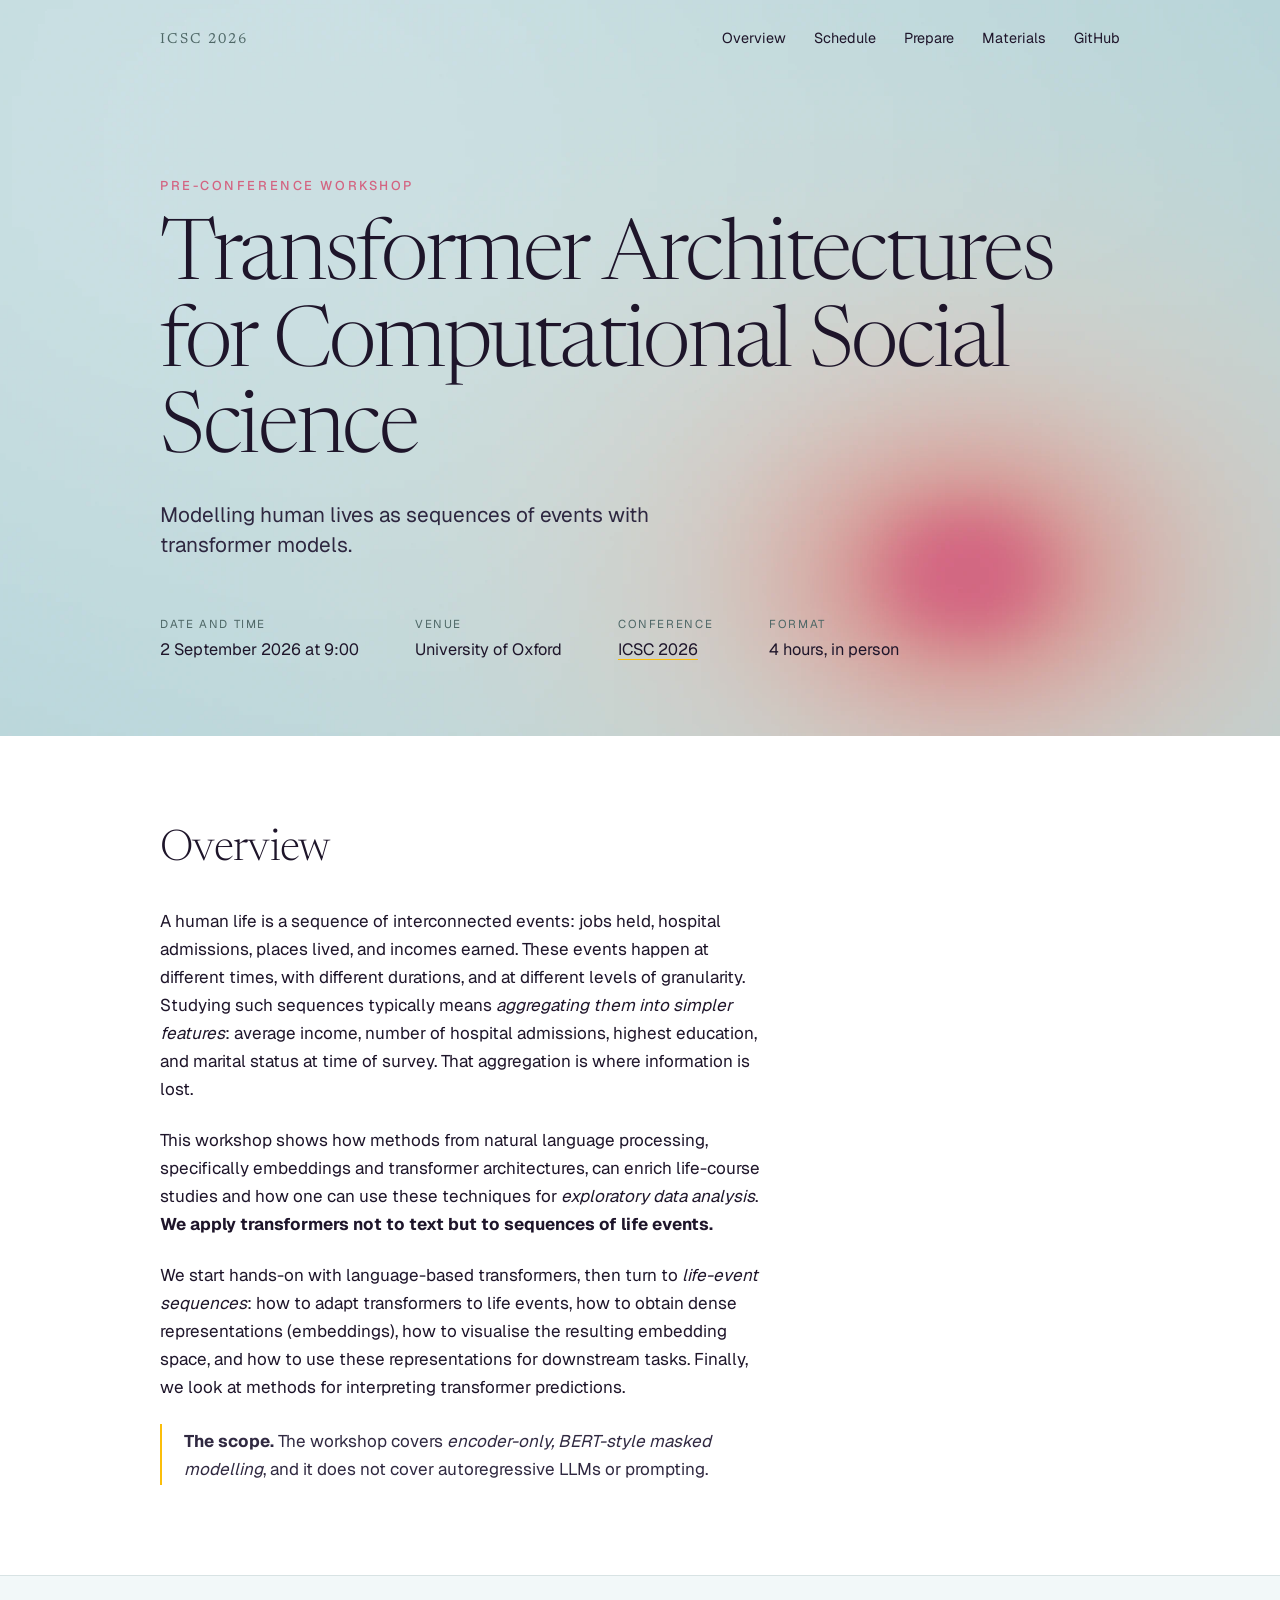
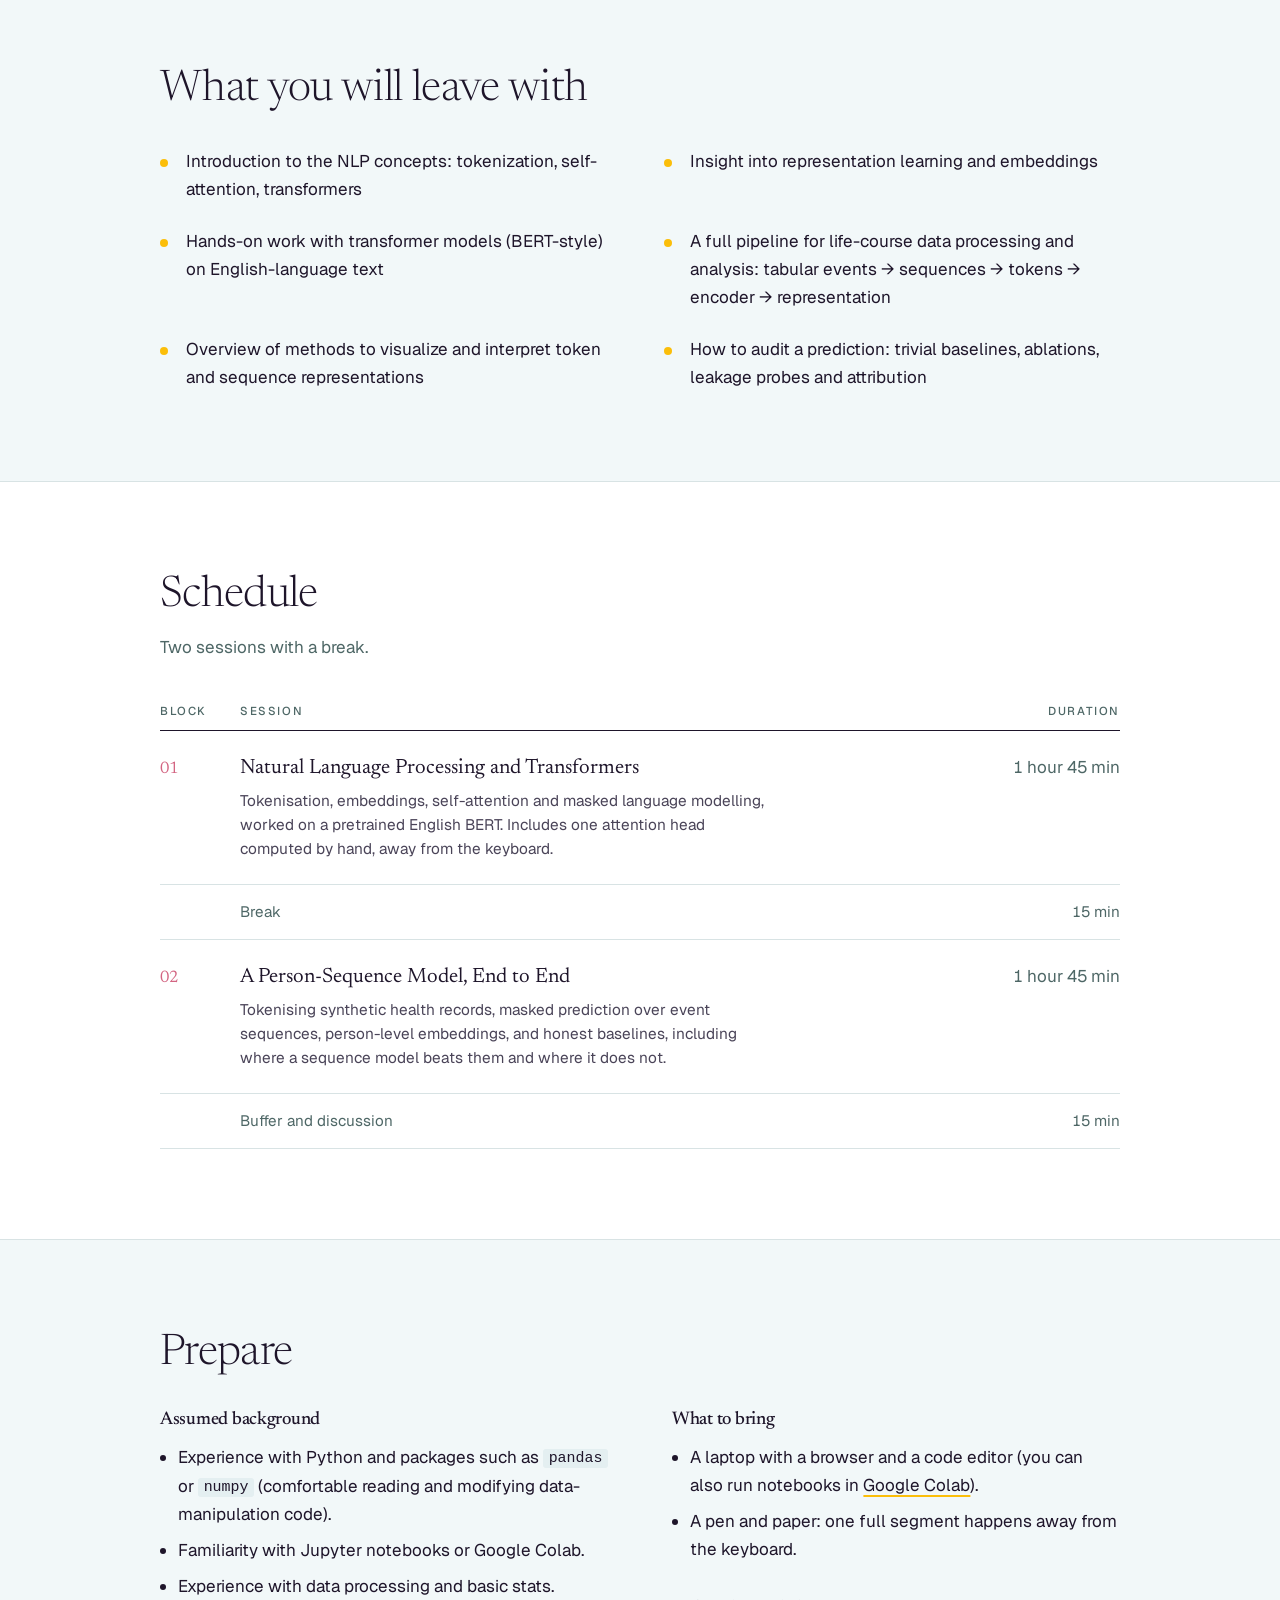
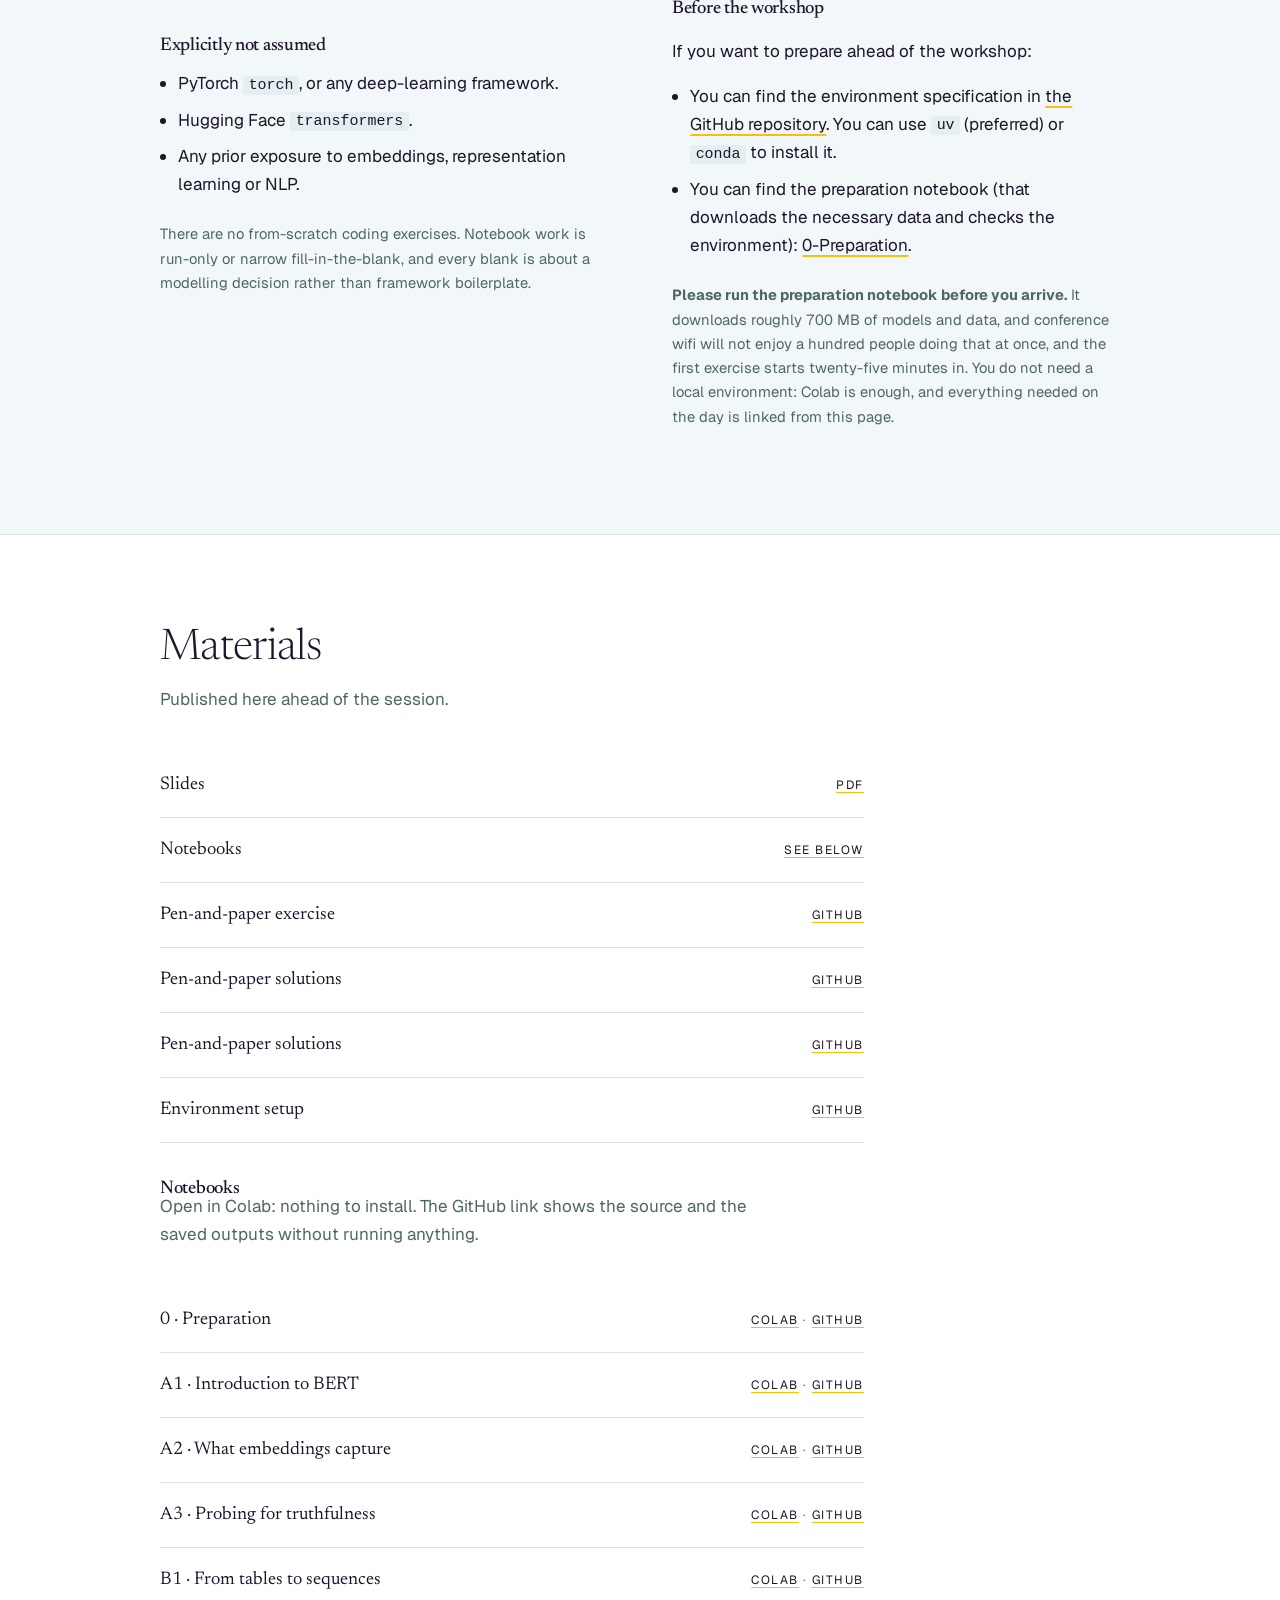
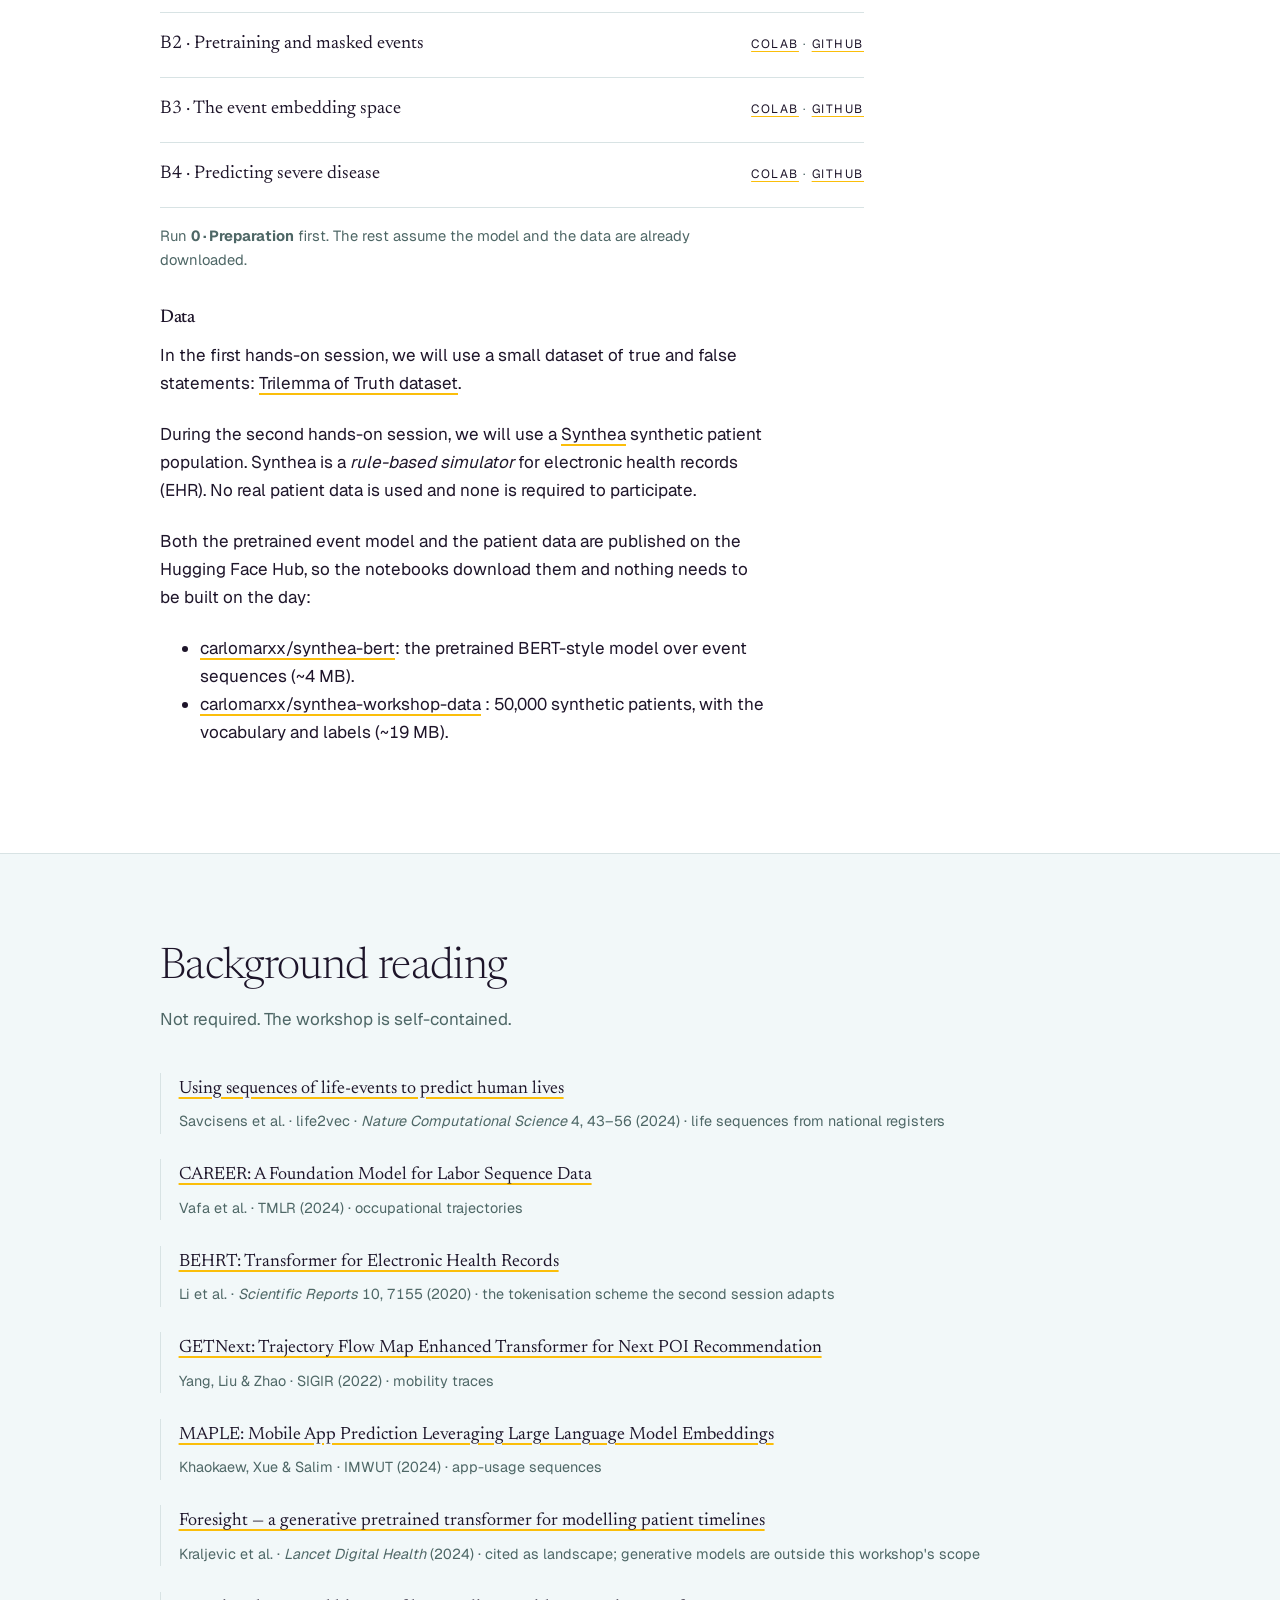
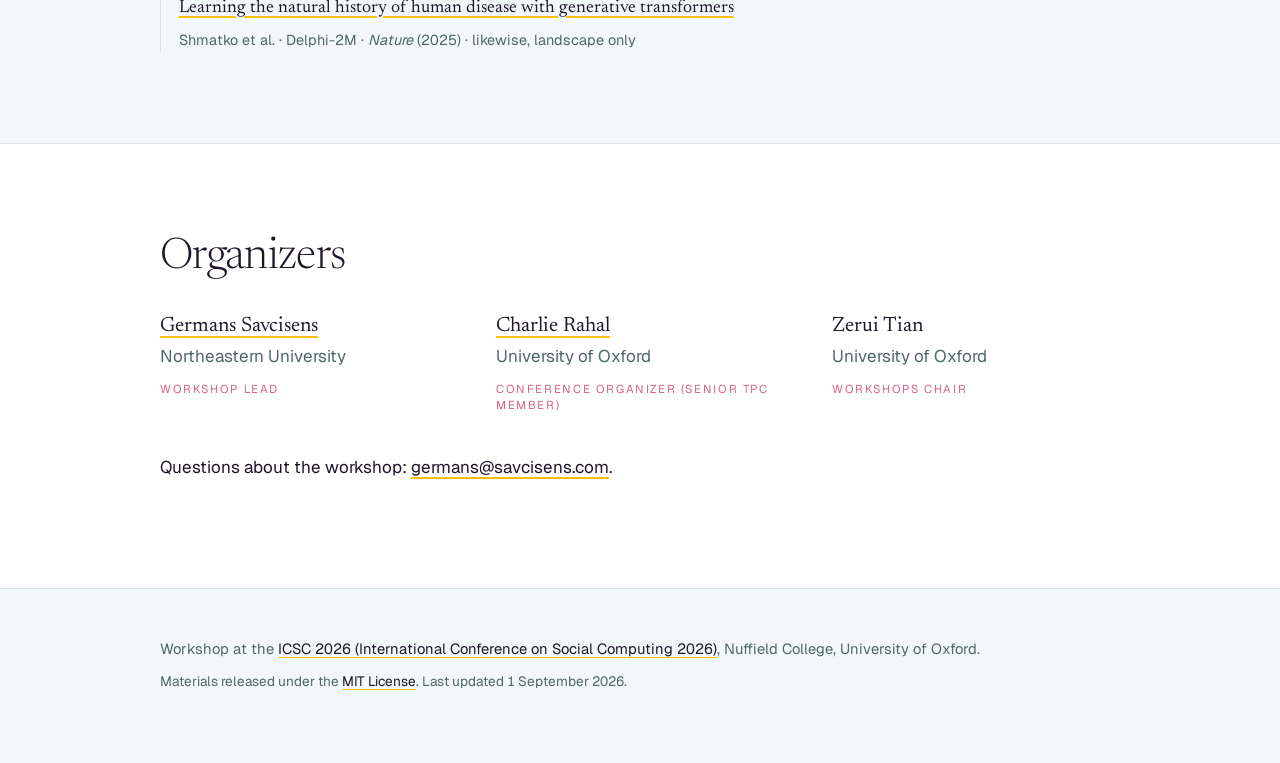
==== commit 5573aa31: "Update index.html" ====
--- a/docs/index.html
+++ b/docs/index.html
@@ -206,7 +206,7 @@
       <span class="materials__name">B3 &middot; The event embedding space</span>
       <span class="materials__status"><a href="https://colab.research.google.com/github/carlomarxdk/workshop-transformers/blob/main/notebooks/b3-event-embedding-space.ipynb">Colab</a> &middot; <a href="https://github.com/carlomarxdk/workshop-transformers/blob/main/notebooks/b3-event-embedding-space.ipynb">GitHub</a></span>
     </li>
-    <li class="pending">
+    <li>
       <span class="materials__name">B4 &middot; Predicting severe disease</span>
       <span class="materials__status"><a href="https://colab.research.google.com/github/carlomarxdk/workshop-transformers/blob/main/notebooks/b4-predicting-severe-disease.ipynb">Colab</a> &middot; <a href="https://github.com/carlomarxdk/workshop-transformers/blob/main/notebooks/b4-predicting-severe-disease.ipynb">GitHub</a></span>
     </li>
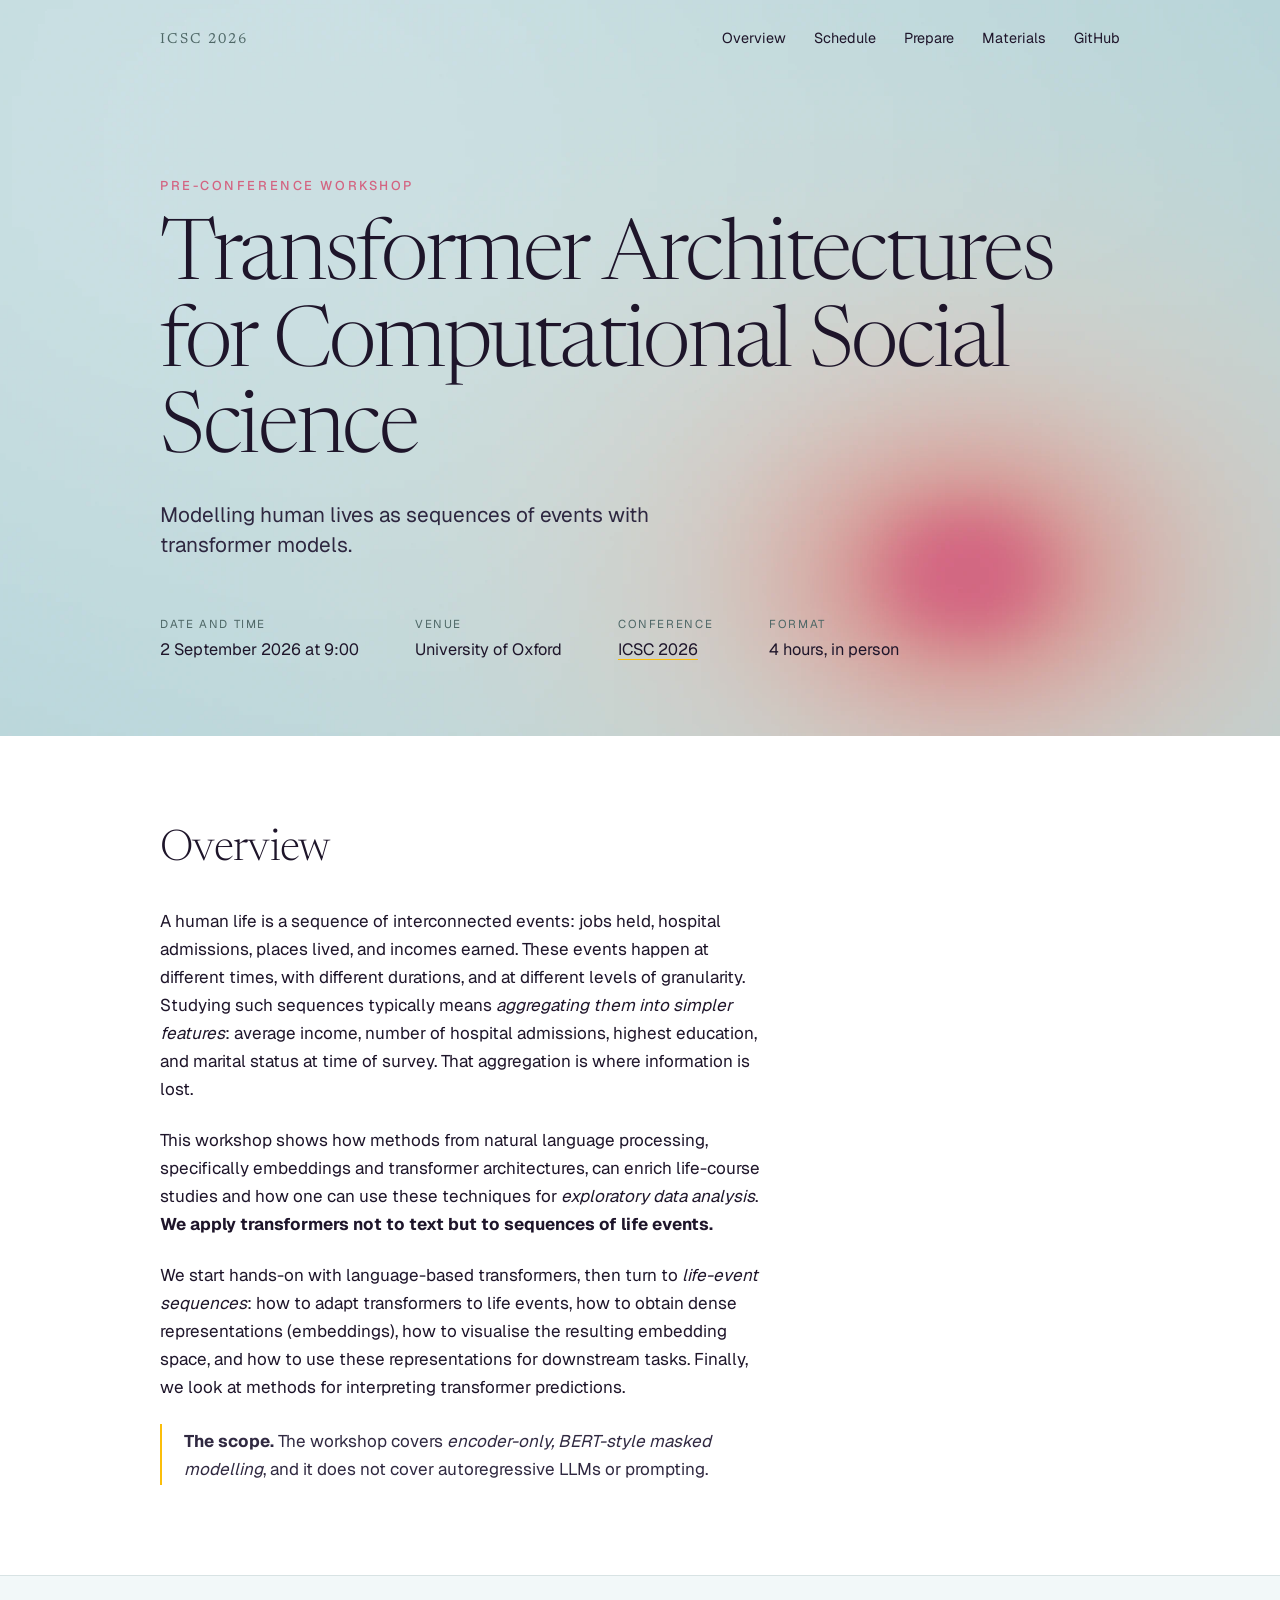
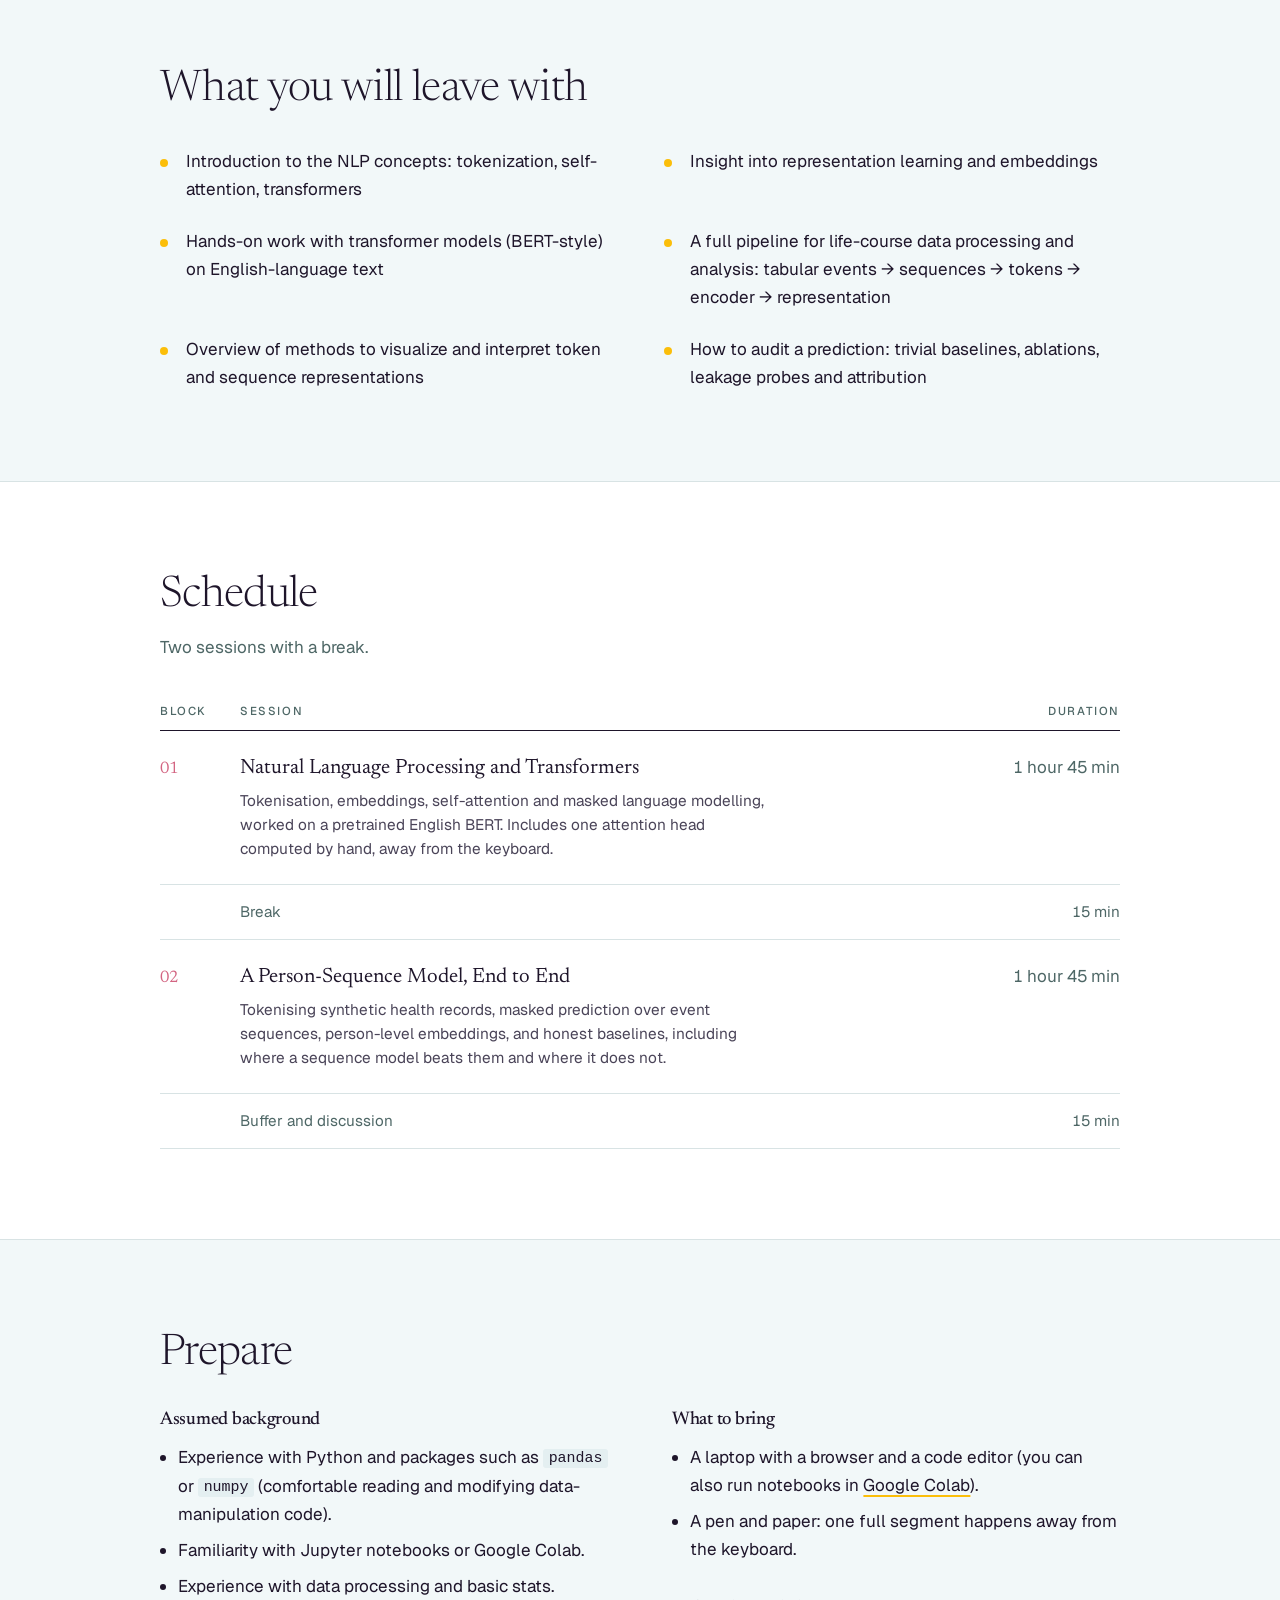
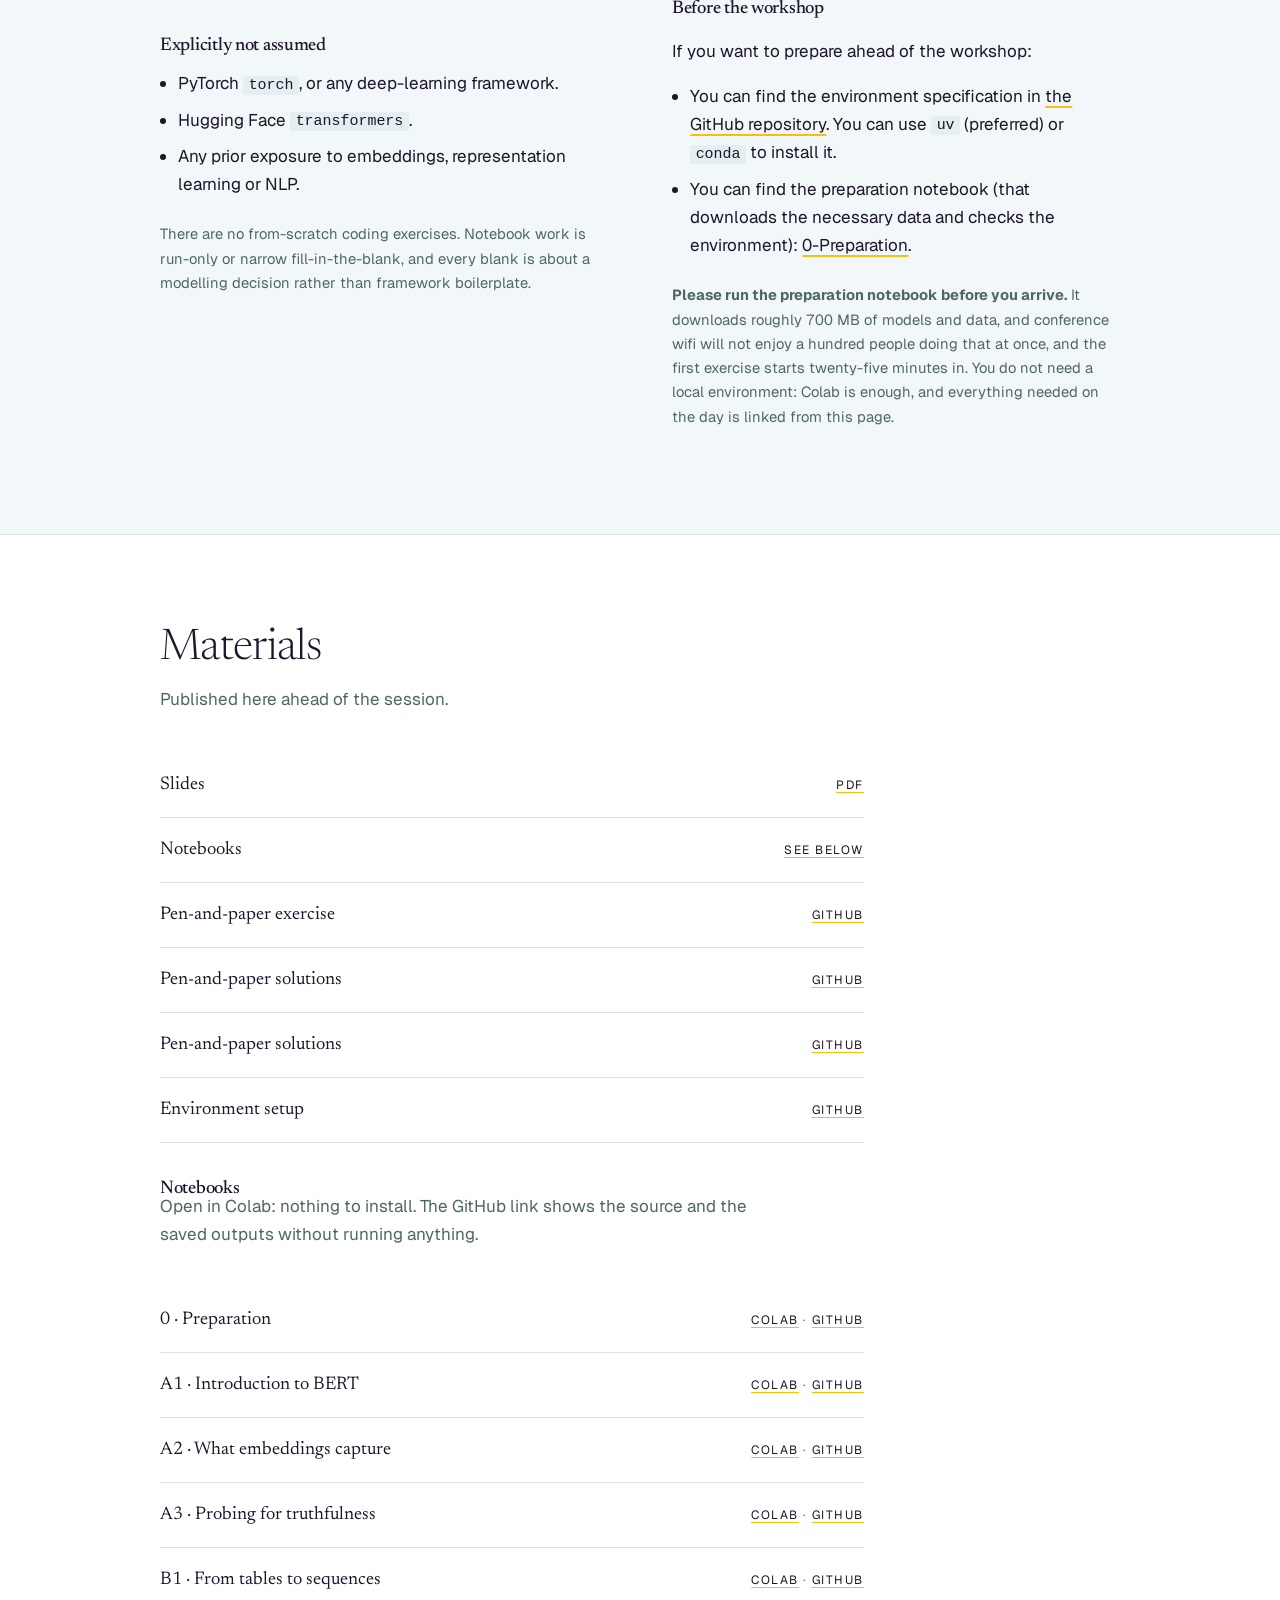
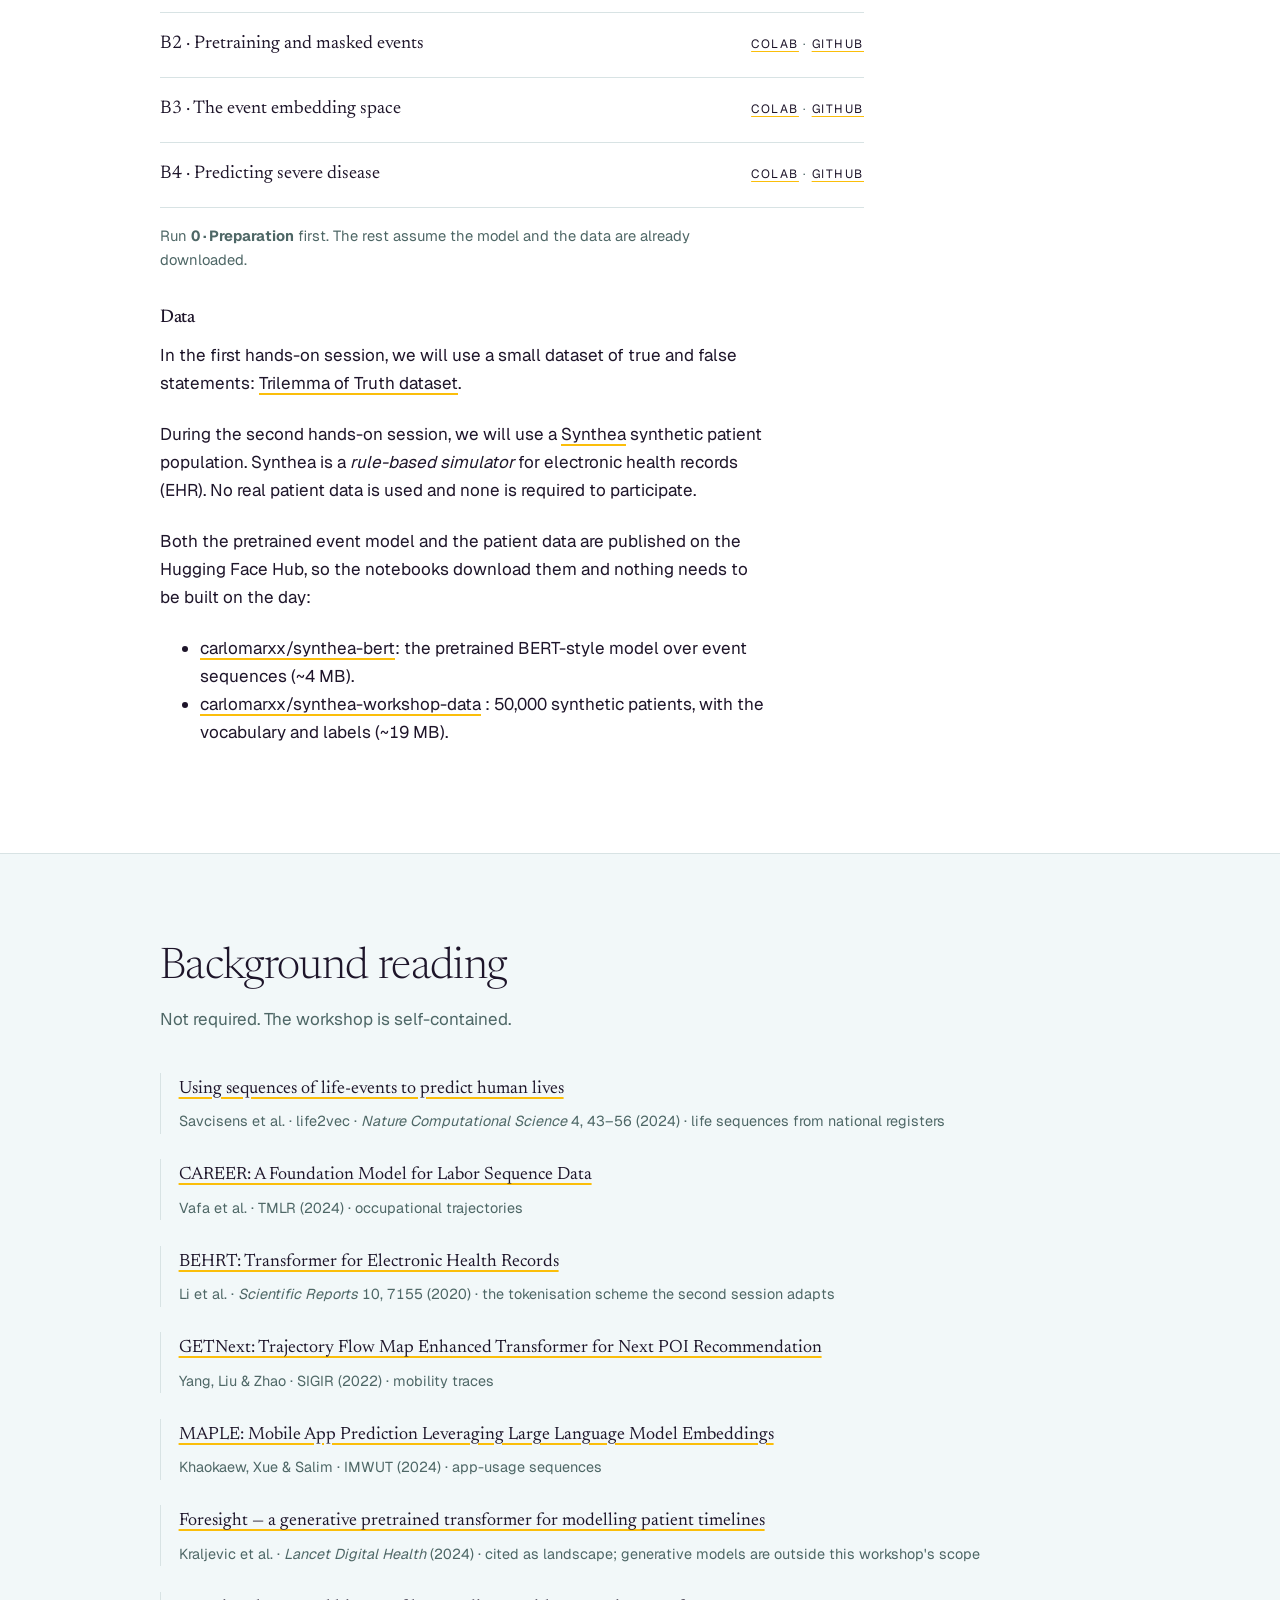
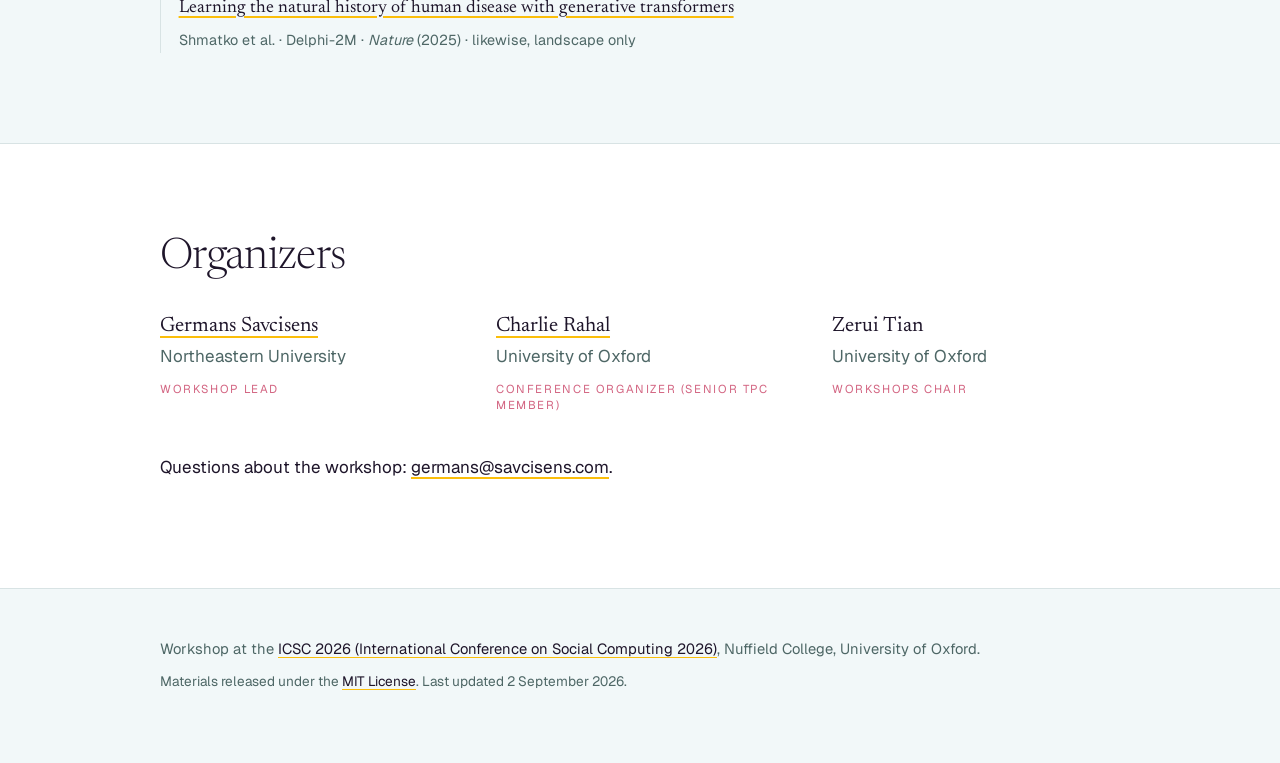
==== commit 74ee1bc3: "Add Zenodo metadata" ====
--- a/docs/index.html
+++ b/docs/index.html
@@ -297,7 +297,7 @@
   <p>Workshop at the <a href="https://icsc-conf.github.io/2026/index.html">ICSC 2026 (International
     Conference on Social Computing 2026)</a>, Nuffield College, University of Oxford.</p>
   <p class="footer__fine">Materials released under the <a href="https://github.com/carlomarxdk/workshop-transformers/blob/main/LICENSE">MIT License</a>.
-    Last updated <time datetime="2026-09-01">1 September 2026</time>.</p>
+    Last updated <time datetime="2026-09-02">2 September 2026</time>.</p>
 </footer>
 
 </body>
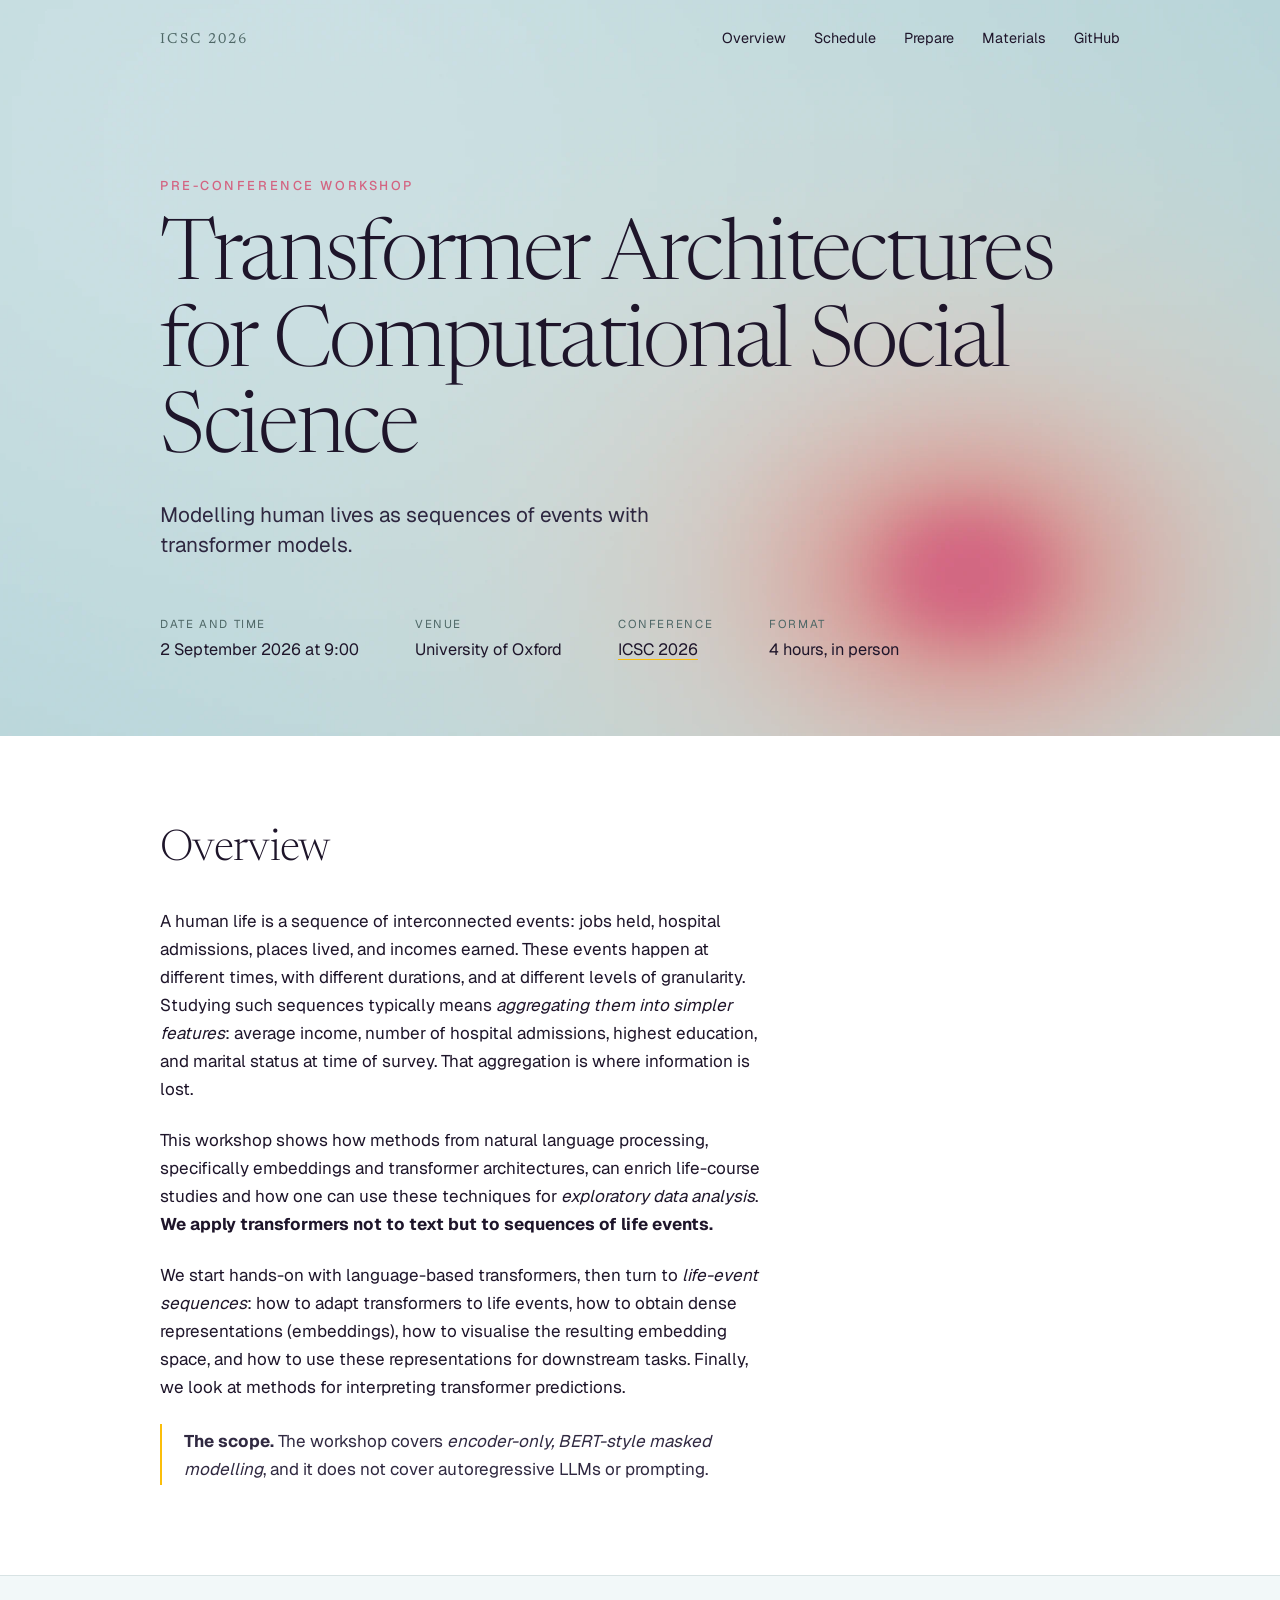
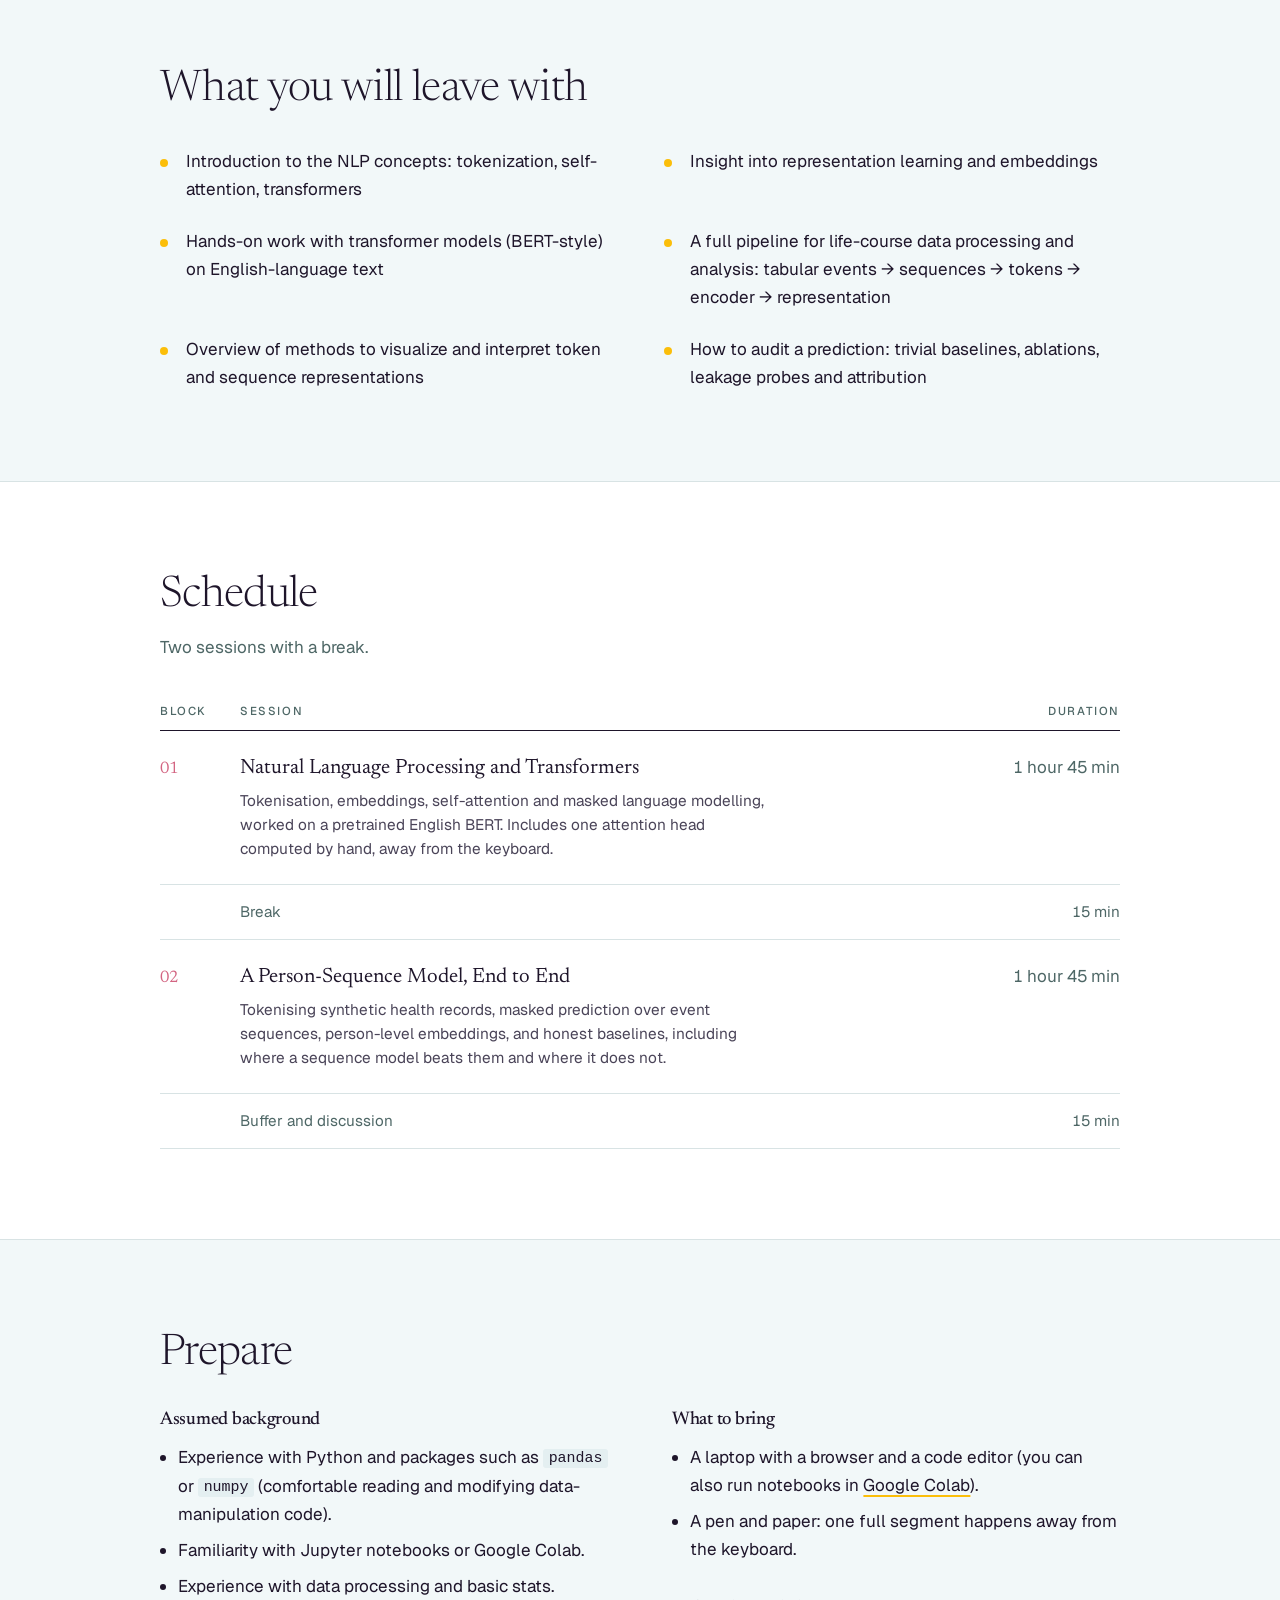
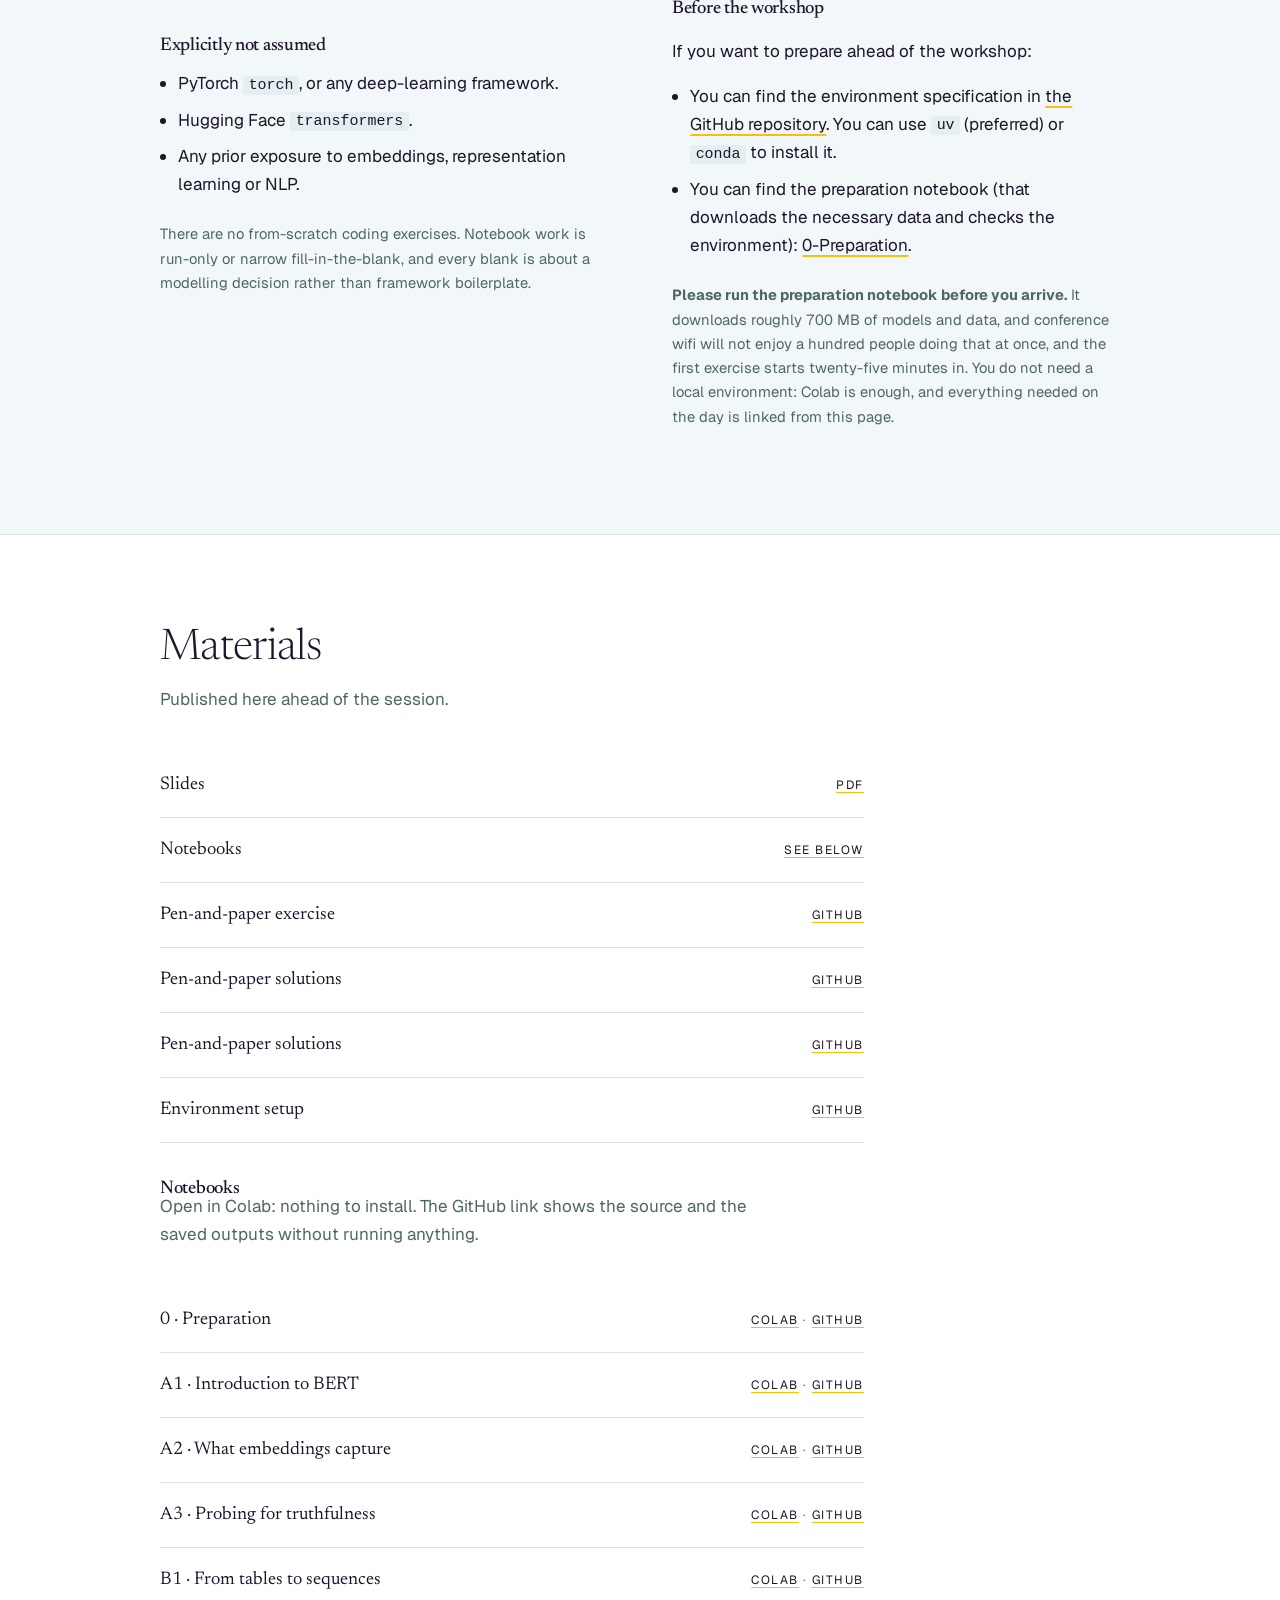
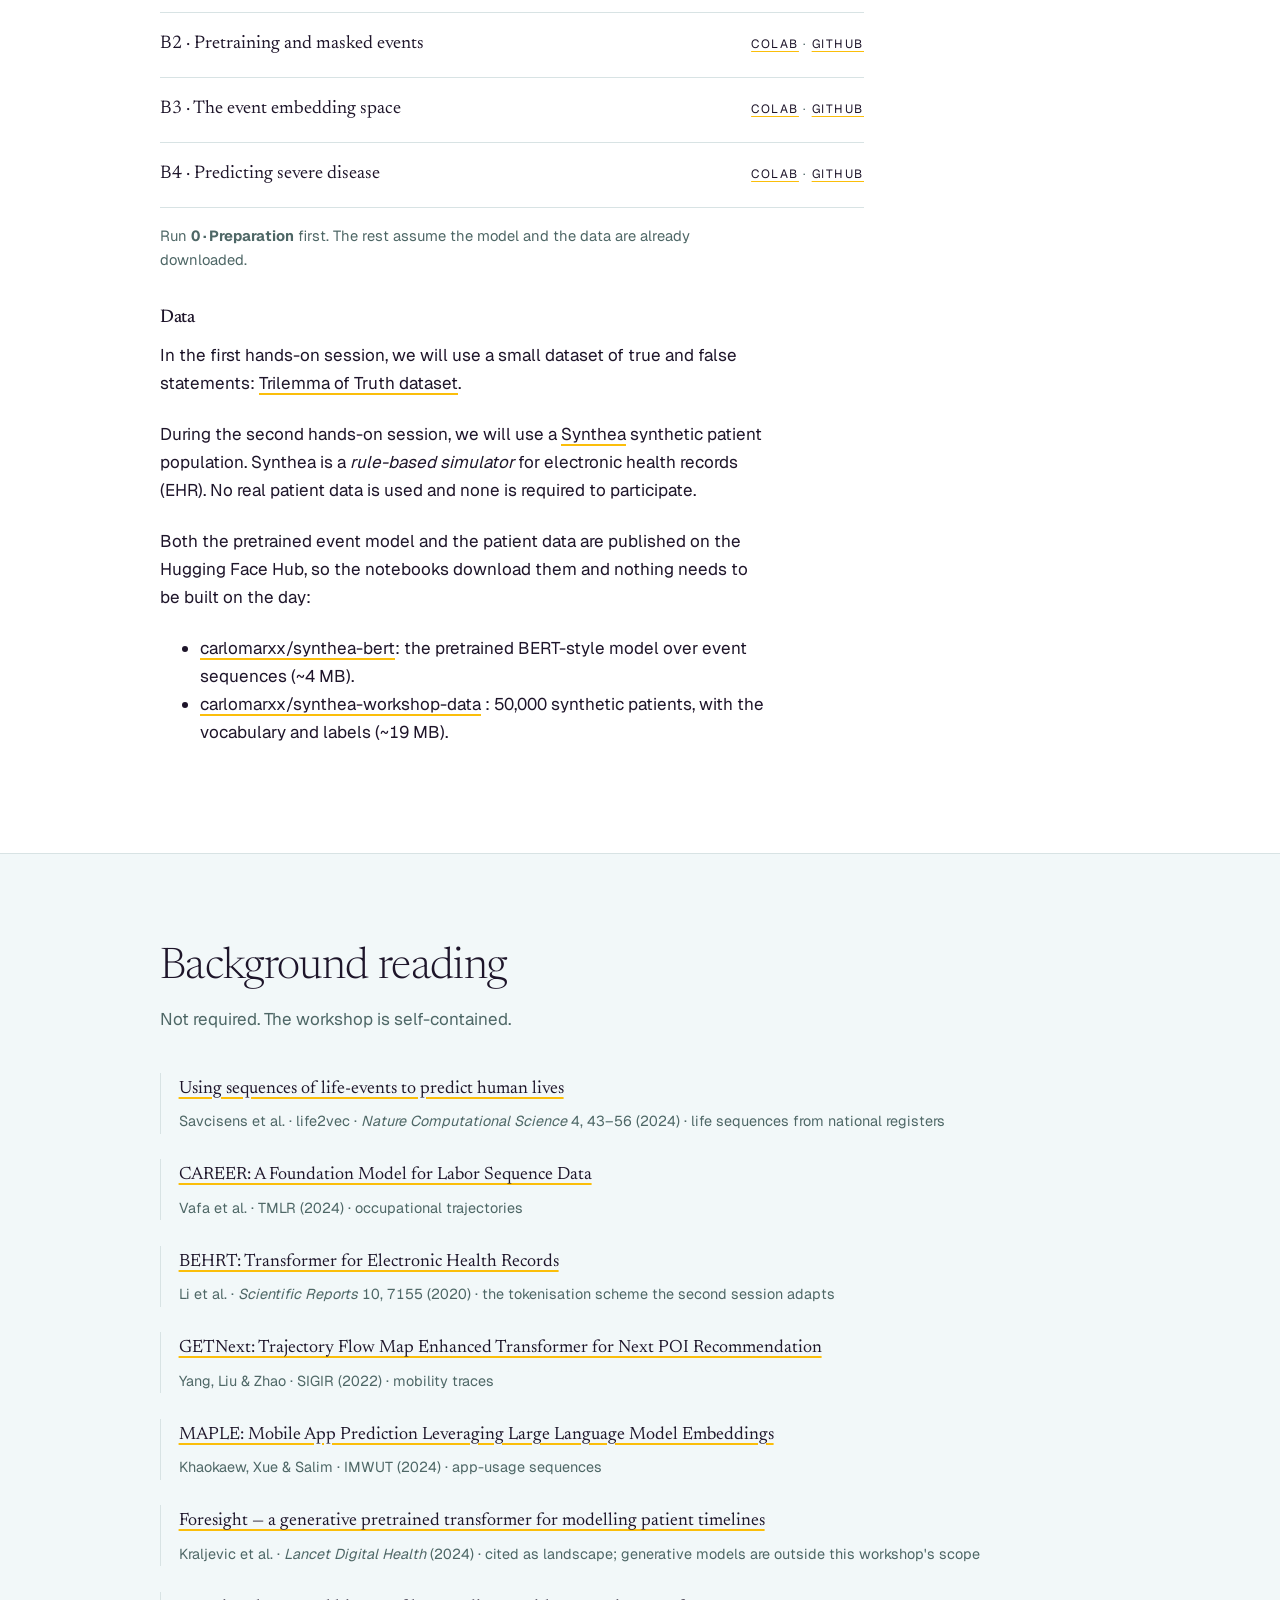
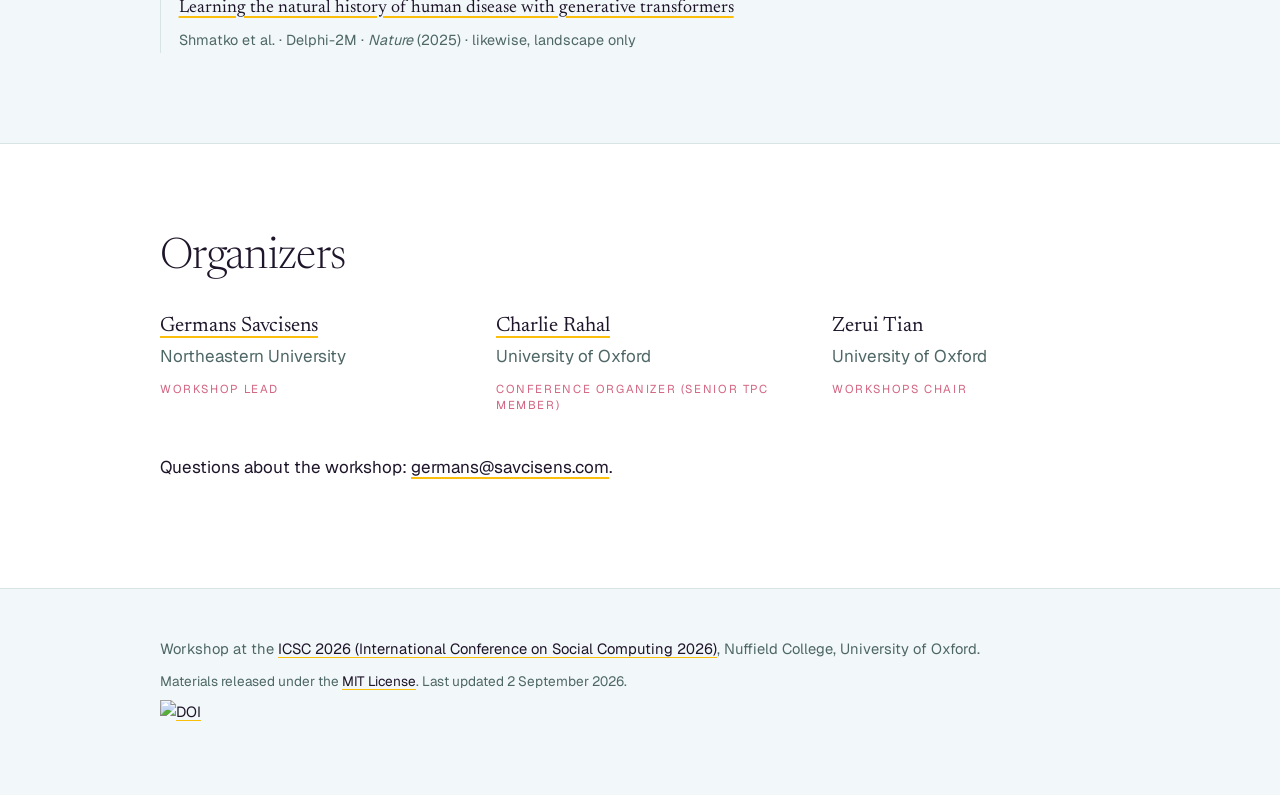
==== commit 0c38a5a0: "Update index.html" ====
--- a/docs/index.html
+++ b/docs/index.html
@@ -298,6 +298,7 @@
     Conference on Social Computing 2026)</a>, Nuffield College, University of Oxford.</p>
   <p class="footer__fine">Materials released under the <a href="https://github.com/carlomarxdk/workshop-transformers/blob/main/LICENSE">MIT License</a>.
     Last updated <time datetime="2026-09-02">2 September 2026</time>.</p>
+    <p></p><a href="https://doi.org/10.5281/zenodo.22258187"><img src="https://zenodo.org/badge/1338769956.svg" alt="DOI"></a></p>
 </footer>
 
 </body>
